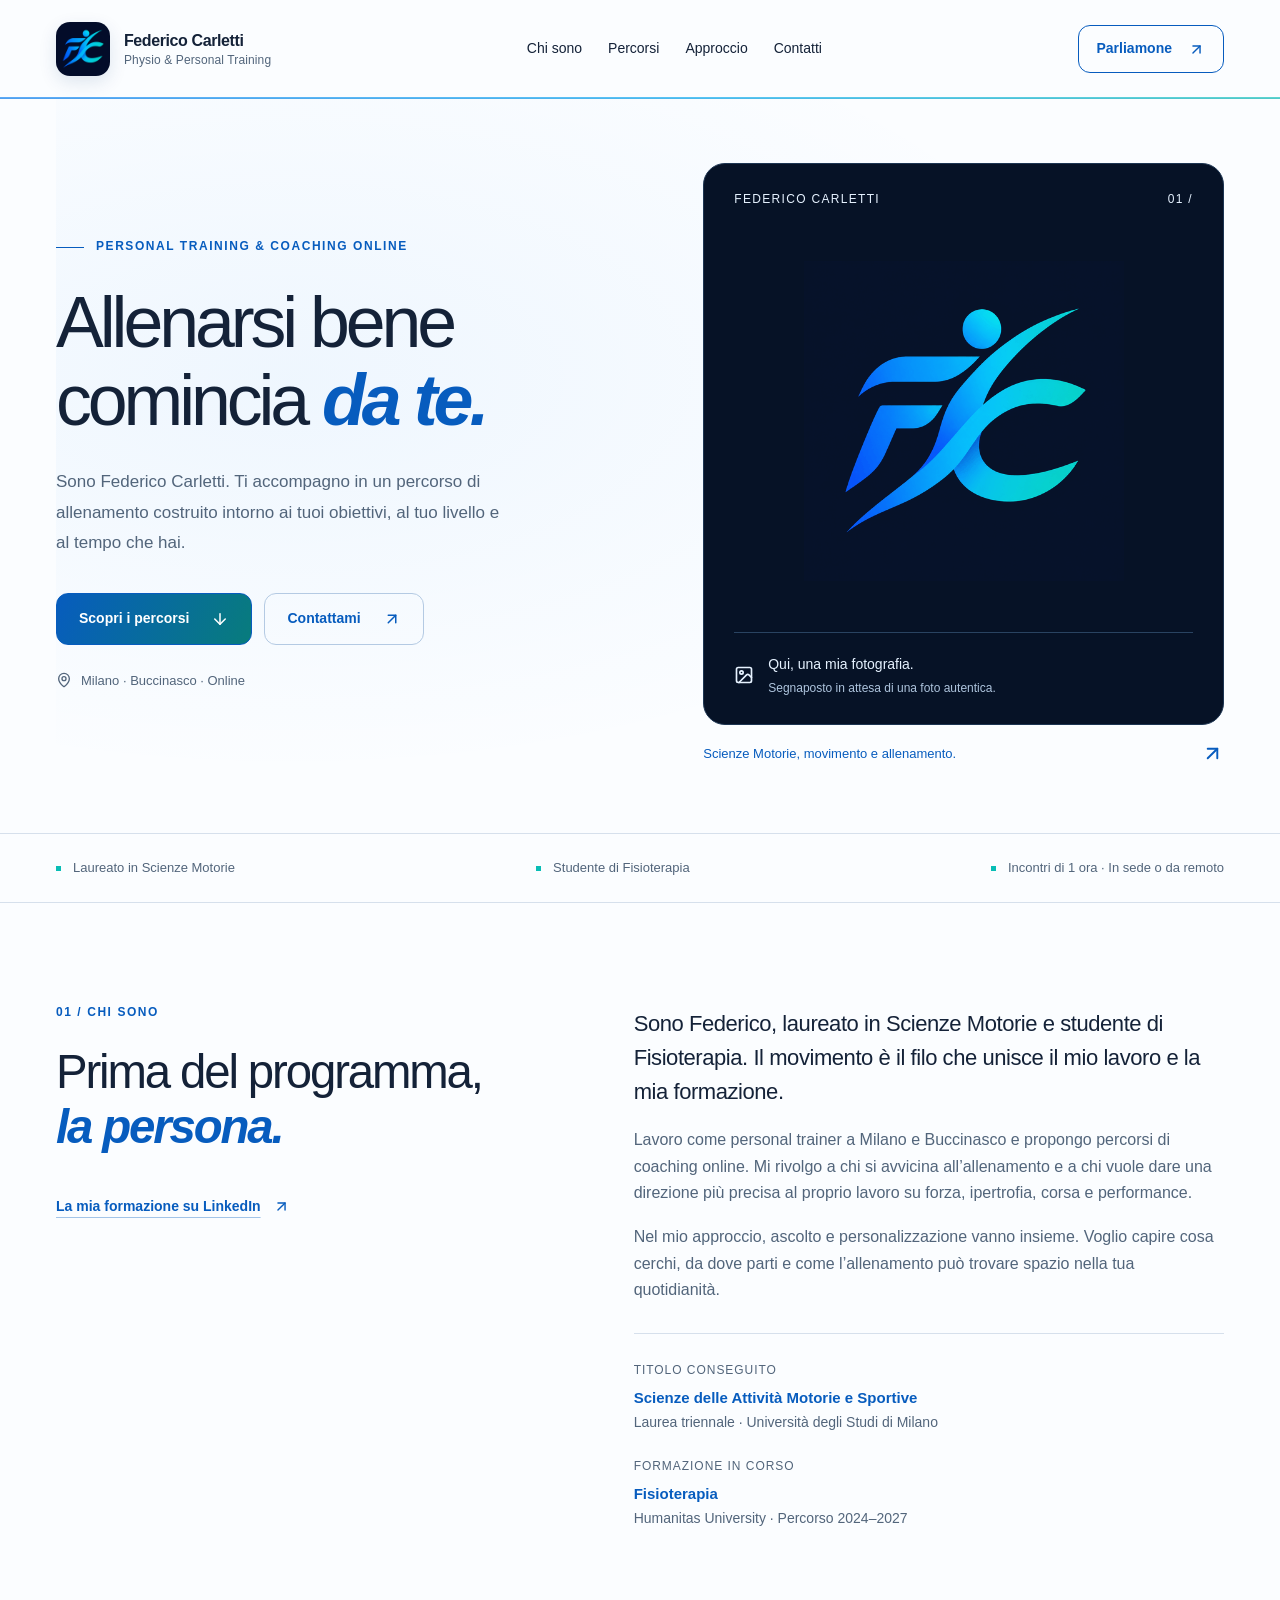
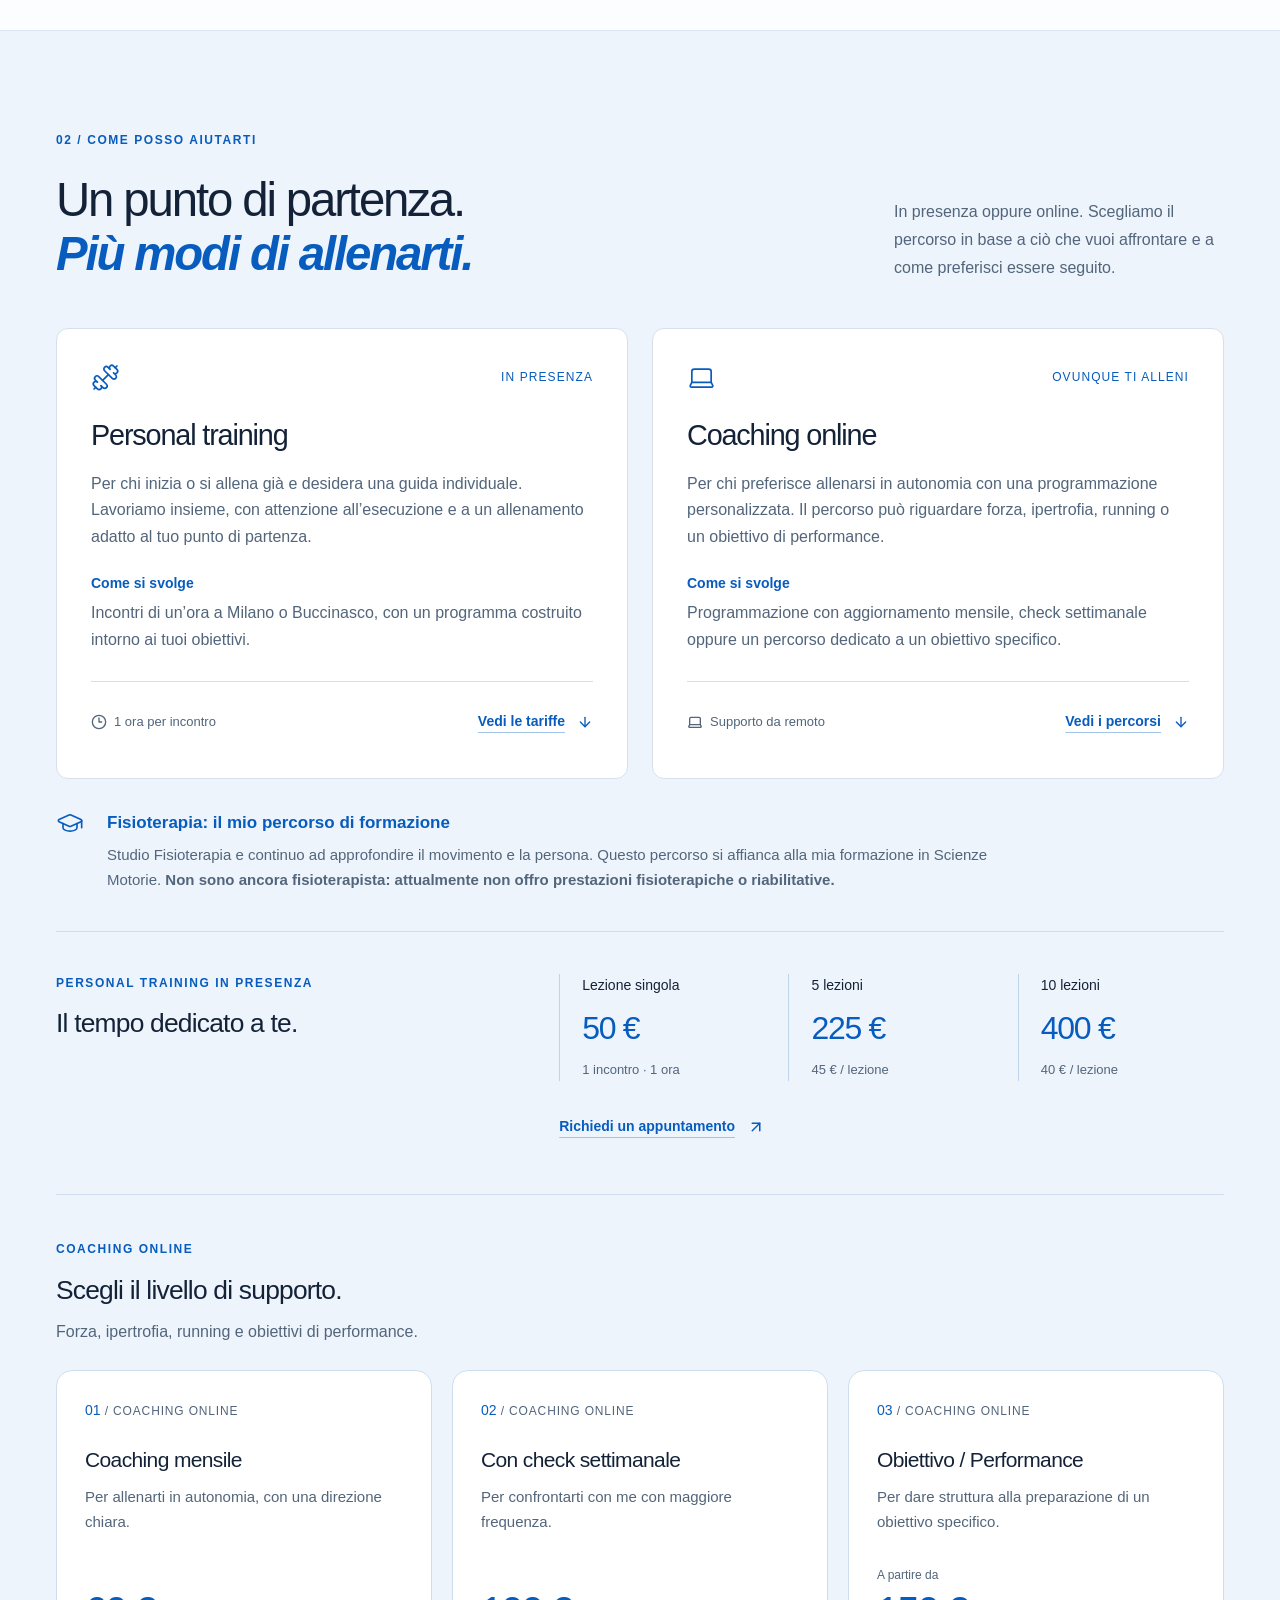
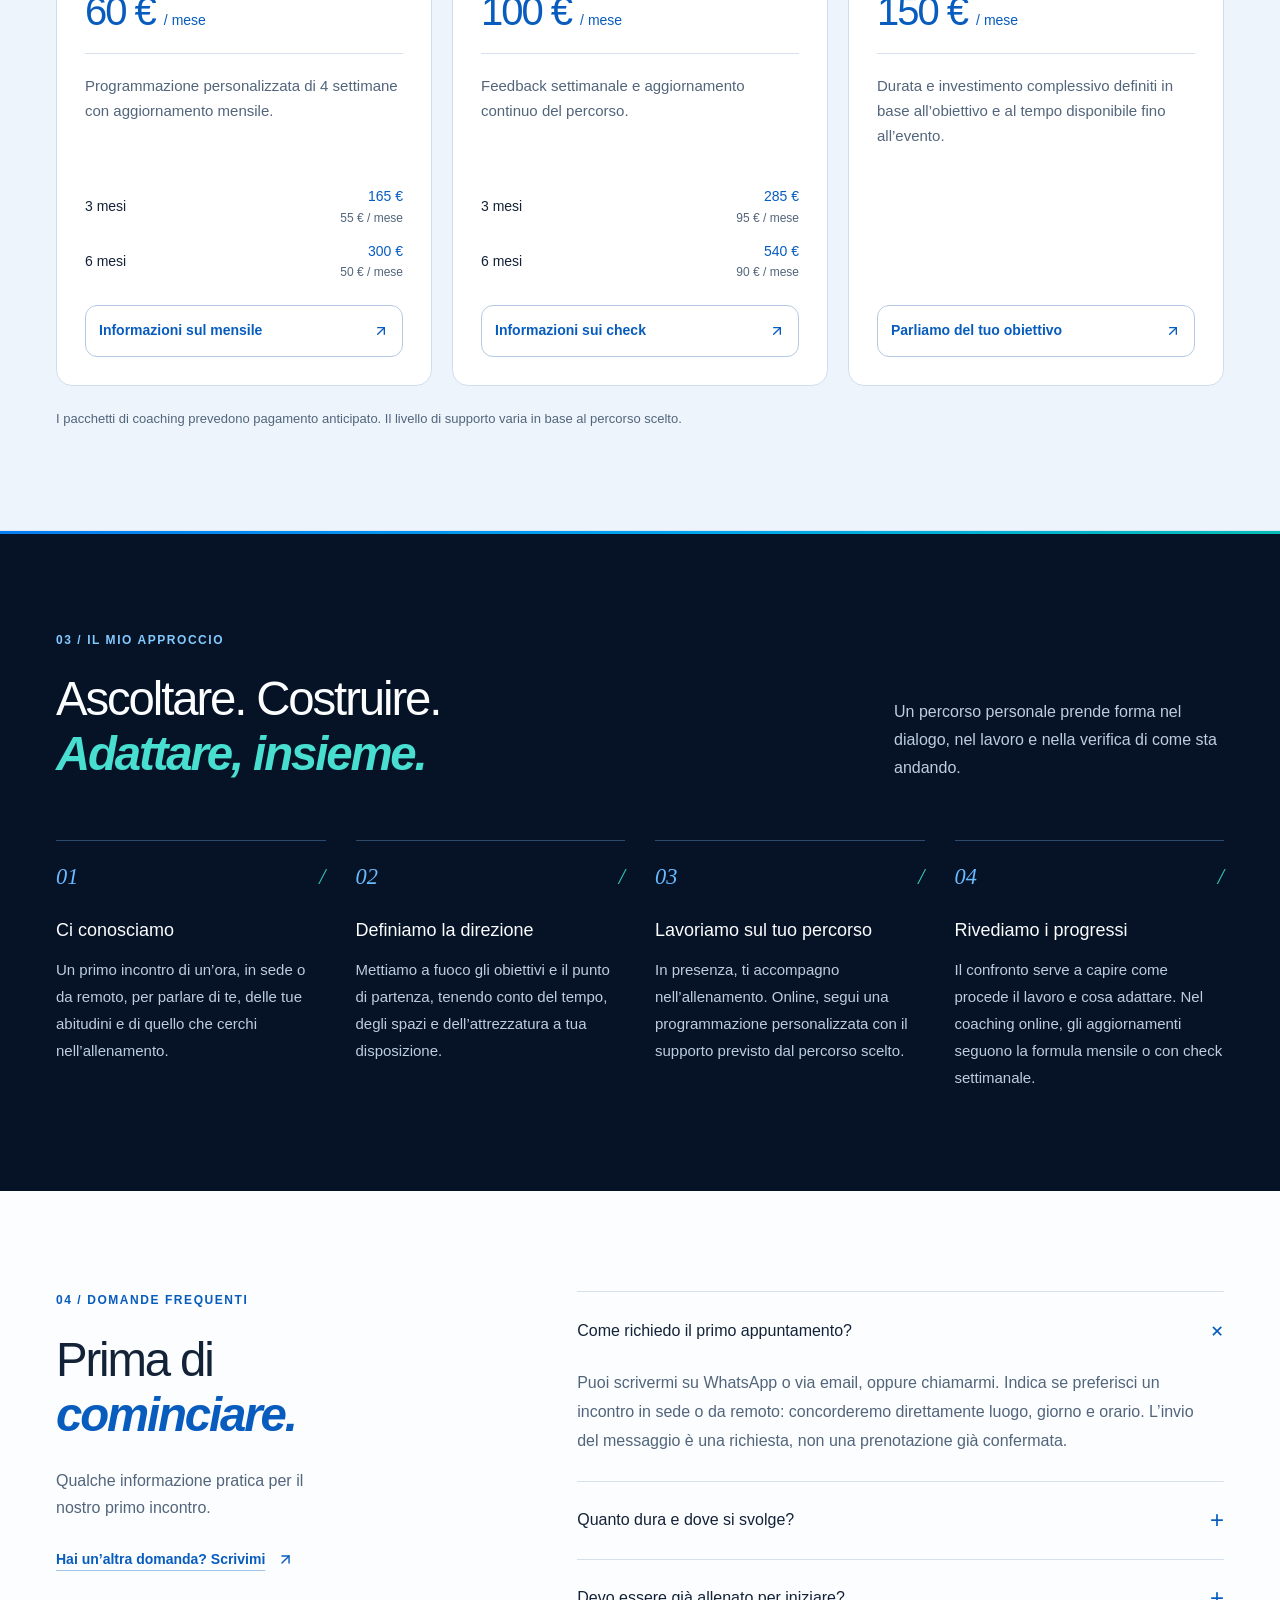
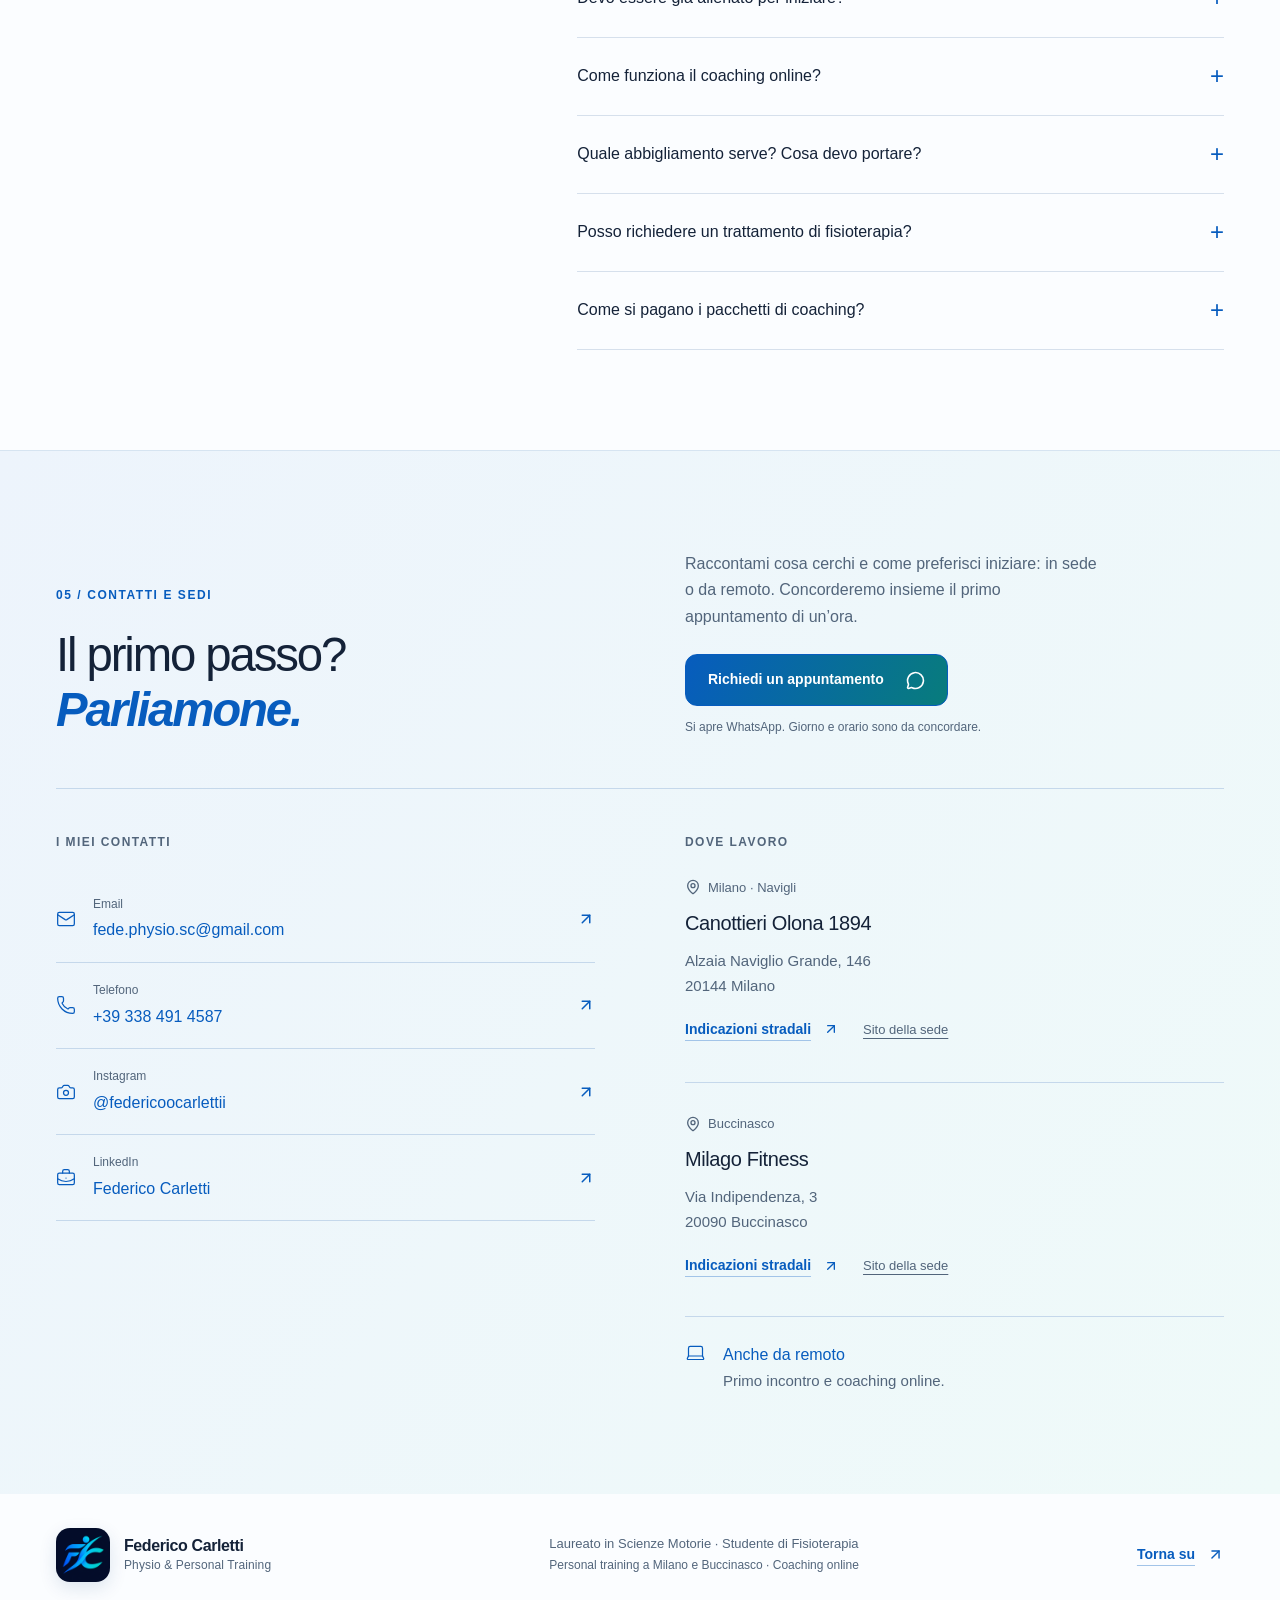
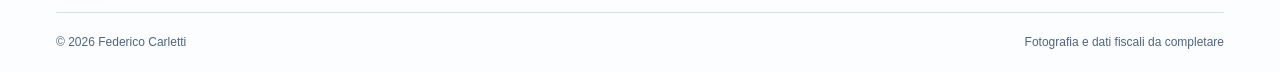
==== index.html @ a01504a0 "Allinea palette e logo FC agli altri progetti" ====
<!doctype html>
<html lang="it">
<head>
<meta charset="utf-8">
<meta name="viewport" content="width=device-width, initial-scale=1">
<title>Federico Carletti | Personal Trainer a Milano e Buccinasco</title>
<meta name="description" content="Personal training a Milano e Buccinasco e coaching online per forza, ipertrofia, running e performance. Federico Carletti, laureato in Scienze Motorie e studente di Fisioterapia. Richiedi un appuntamento.">
<meta name="theme-color" content="#061226">
<link rel="canonical" href="https://recarlov.github.io/federico-carletti/">
<meta property="og:title" content="Federico Carletti | Personal Trainer a Milano e Buccinasco">
<meta property="og:description" content="Personal training a Milano e Buccinasco e coaching online per forza, ipertrofia, running e performance. Federico Carletti, laureato in Scienze Motorie e studente di Fisioterapia. Richiedi un appuntamento.">
<meta property="og:type" content="website">
<meta property="og:locale" content="it_IT">
<meta property="og:site_name" content="Federico Carletti — Physio &amp; Personal Training">
<meta property="og:url" content="https://recarlov.github.io/federico-carletti/">
<meta property="og:image" content="https://recarlov.github.io/federico-carletti/federico-carletti-logo.png">
<meta property="og:image:alt" content="Logo Federico Carletti, FC in blu e turchese">
<meta name="twitter:image" content="https://recarlov.github.io/federico-carletti/federico-carletti-logo.png">
<meta name="twitter:card" content="summary">
<meta name="twitter:title" content="Federico Carletti | Personal Trainer a Milano e Buccinasco">
<meta name="twitter:description" content="Personal training a Milano e Buccinasco e coaching online per forza, ipertrofia, running e performance. Federico Carletti, laureato in Scienze Motorie e studente di Fisioterapia. Richiedi un appuntamento.">
<link rel="icon" href="./favicon.svg?v=20260907-brand" type="image/svg+xml">
<link rel="apple-touch-icon" href="./apple-touch-icon.png">
<link rel="stylesheet" href="./styles.css?v=20260907-brand">
</head>
<body><a class="skip-link" href="#contenuto">Vai al contenuto</a>
<header class="site-header">
<div class="container header-inner"><a class="brand" href="#inizio" aria-label="Federico Carletti, torna all’inizio"><img class="brand-mark" src="./federico-carletti-logo.png" alt="" width="54" height="54"><span class="brand-name">Federico Carletti<span>Physio &amp; Personal Training</span></span></a>
<nav aria-label="Navigazione principale" class="main-nav"><a href="#chi-sono">Chi sono</a><a href="#percorsi">Percorsi</a><a href="#approccio">Approccio</a><a href="#contatti">Contatti</a></nav>
<a href="#contatti" class="header-contact">Parliamone <svg xmlns="http://www.w3.org/2000/svg" width="17" height="17" viewBox="0 0 24 24" fill="none" stroke="currentColor" stroke-width="2" stroke-linecap="round" stroke-linejoin="round" class="lucide lucide-arrow-up-right" aria-hidden="true"><path d="M7 7h10v10"></path><path d="M7 17 17 7"></path></svg></a></div>
</header>

<main id="contenuto">
<section class="hero container" id="inizio" aria-labelledby="hero-title">
<div class="hero-copy">
<p class="eyebrow"><span class="tiny-line"></span> Personal training &amp; coaching online</p>

<h1 id="hero-title">Allenarsi bene<br/>comincia <em>da te.</em></h1>

<p class="hero-intro">Sono Federico Carletti. Ti accompagno in un percorso di allenamento costruito intorno ai tuoi obiettivi, al tuo livello e al tempo che hai.</p>

<div class="hero-actions"><a class="button button-primary" href="#percorsi">Scopri i percorsi <svg xmlns="http://www.w3.org/2000/svg" width="18" height="18" viewBox="0 0 24 24" fill="none" stroke="currentColor" stroke-width="2" stroke-linecap="round" stroke-linejoin="round" class="lucide lucide-arrow-down" aria-hidden="true"><path d="M12 5v14"></path><path d="m19 12-7 7-7-7"></path></svg></a><a class="button button-outline" href="#contatti">Contattami <svg xmlns="http://www.w3.org/2000/svg" width="18" height="18" viewBox="0 0 24 24" fill="none" stroke="currentColor" stroke-width="2" stroke-linecap="round" stroke-linejoin="round" class="lucide lucide-arrow-up-right" aria-hidden="true"><path d="M7 7h10v10"></path><path d="M7 17 17 7"></path></svg></a></div>

<p class="hero-location"><svg xmlns="http://www.w3.org/2000/svg" width="16" height="16" viewBox="0 0 24 24" fill="none" stroke="currentColor" stroke-width="2" stroke-linecap="round" stroke-linejoin="round" class="lucide lucide-map-pin" aria-hidden="true"><path d="M20 10c0 4.993-5.539 10.193-7.399 11.799a1 1 0 0 1-1.202 0C9.539 20.193 4 14.993 4 10a8 8 0 0 1 16 0"></path><circle cx="12" cy="10" r="3"></circle></svg> Milano · Buccinasco · Online</p>
</div>

<figure class="portrait-slot">
<div class="portrait-placeholder"><span class="portrait-top">FEDERICO CARLETTI <span>01 /</span></span><img class="portrait-logo" src="./federico-carletti-logo.png" alt="Logo Federico Carletti: monogramma FC in blu e turchese" width="512" height="512" fetchpriority="high">
<div class="photo-note"><svg xmlns="http://www.w3.org/2000/svg" width="20" height="20" viewBox="0 0 24 24" fill="none" stroke="currentColor" stroke-width="2" stroke-linecap="round" stroke-linejoin="round" class="lucide lucide-image" aria-hidden="true"><rect width="18" height="18" x="3" y="3" rx="2" ry="2"></rect><circle cx="9" cy="9" r="2"></circle><path d="m21 15-3.086-3.086a2 2 0 0 0-2.828 0L6 21"></path></svg><span>Qui, una mia fotografia.<small>Segnaposto in attesa di una foto autentica.</small></span></div>
</div>

<figcaption><span>Scienze Motorie, movimento e allenamento.</span><svg xmlns="http://www.w3.org/2000/svg" width="23" height="23" viewBox="0 0 24 24" fill="none" stroke="currentColor" stroke-width="2" stroke-linecap="round" stroke-linejoin="round" class="lucide lucide-arrow-up-right" aria-hidden="true"><path d="M7 7h10v10"></path><path d="M7 17 17 7"></path></svg></figcaption>
</figure>
</section>

<div class="credential-strip">
<div class="container"><span>Laureato in Scienze Motorie</span><span>Studente di Fisioterapia</span><span>Incontri di 1 ora · In sede o da remoto</span></div>
</div>

<section class="section container about-grid" id="chi-sono" aria-labelledby="about-title">
<div class="section-heading">
<p class="eyebrow">01 / Chi sono</p>

<h2 id="about-title">Prima del programma,<br/><em>la persona.</em></h2>
<a class="text-link about-link" href="https://www.linkedin.com/in/federicocarletti/" target="_blank" rel="noopener noreferrer">La mia formazione su LinkedIn <svg xmlns="http://www.w3.org/2000/svg" width="17" height="17" viewBox="0 0 24 24" fill="none" stroke="currentColor" stroke-width="2" stroke-linecap="round" stroke-linejoin="round" class="lucide lucide-arrow-up-right" aria-hidden="true"><path d="M7 7h10v10"></path><path d="M7 17 17 7"></path></svg></a></div>

<div class="about-copy">
<p class="large-copy">Sono Federico, laureato in Scienze Motorie e studente di Fisioterapia. Il movimento è il filo che unisce il mio lavoro e la mia formazione.</p>

<p>Lavoro come personal trainer a Milano e Buccinasco e propongo percorsi di coaching online. Mi rivolgo a chi si avvicina all’allenamento e a chi vuole dare una direzione più precisa al proprio lavoro su forza, ipertrofia, corsa e performance.</p>

<p>Nel mio approccio, ascolto e personalizzazione vanno insieme. Voglio capire cosa cerchi, da dove parti e come l’allenamento può trovare spazio nella tua quotidianità.</p>

<div class="education">
<div><span class="education-label">Titolo conseguito</span><strong>Scienze delle Attività Motorie e Sportive</strong><span>Laurea triennale · Università degli Studi di Milano</span></div>

<div><span class="education-label">Formazione in corso</span><strong>Fisioterapia</strong><span>Humanitas University · Percorso 2024–2027</span></div>
</div>
</div>
</section>

<section class="section services-section" id="percorsi" aria-labelledby="services-title">
<div class="container">
<div class="section-top">
<div class="section-heading">
<p class="eyebrow">02 / Come posso aiutarti</p>

<h2 id="services-title">Un punto di partenza.<br/><em>Più modi di allenarti.</em></h2>
</div>

<p class="section-aside">In presenza oppure online. Scegliamo il percorso in base a ciò che vuoi affrontare e a come preferisci essere seguito.</p>
</div>

<div class="service-grid">
<article class="service-card">
<div class="service-card-top"><svg xmlns="http://www.w3.org/2000/svg" width="29" height="29" viewBox="0 0 24 24" fill="none" stroke="currentColor" stroke-width="1.4" stroke-linecap="round" stroke-linejoin="round" class="lucide lucide-dumbbell" aria-hidden="true"><path d="M17.596 12.768a2 2 0 1 0 2.829-2.829l-1.768-1.767a2 2 0 0 0 2.828-2.829l-2.828-2.828a2 2 0 0 0-2.829 2.828l-1.767-1.768a2 2 0 1 0-2.829 2.829z"></path><path d="m2.5 21.5 1.4-1.4"></path><path d="m20.1 3.9 1.4-1.4"></path><path d="M5.343 21.485a2 2 0 1 0 2.829-2.828l1.767 1.768a2 2 0 1 0 2.829-2.829l-6.364-6.364a2 2 0 1 0-2.829 2.829l1.768 1.767a2 2 0 0 0-2.828 2.829z"></path><path d="m9.6 14.4 4.8-4.8"></path></svg><span>IN PRESENZA</span></div>

<h3>Personal training</h3>

<p>Per chi inizia o si allena già e desidera una guida individuale. Lavoriamo insieme, con attenzione all’esecuzione e a un allenamento adatto al tuo punto di partenza.</p>

<div class="service-detail"><span>Come si svolge</span>
<p>Incontri di un’ora a Milano o Buccinasco, con un programma costruito intorno ai tuoi obiettivi.</p>
</div>

<div class="service-footer"><span><svg xmlns="http://www.w3.org/2000/svg" width="16" height="16" viewBox="0 0 24 24" fill="none" stroke="currentColor" stroke-width="2" stroke-linecap="round" stroke-linejoin="round" class="lucide lucide-clock3 lucide-clock-3" aria-hidden="true"><circle cx="12" cy="12" r="10"></circle><path d="M12 6v6h4"></path></svg> 1 ora per incontro</span><a class="text-link" href="#tariffe-presenza">Vedi le tariffe <svg xmlns="http://www.w3.org/2000/svg" width="16" height="16" viewBox="0 0 24 24" fill="none" stroke="currentColor" stroke-width="2" stroke-linecap="round" stroke-linejoin="round" class="lucide lucide-arrow-down" aria-hidden="true"><path d="M12 5v14"></path><path d="m19 12-7 7-7-7"></path></svg></a></div>
</article>

<article class="service-card">
<div class="service-card-top"><svg xmlns="http://www.w3.org/2000/svg" width="29" height="29" viewBox="0 0 24 24" fill="none" stroke="currentColor" stroke-width="1.4" stroke-linecap="round" stroke-linejoin="round" class="lucide lucide-laptop" aria-hidden="true"><path d="M18 5a2 2 0 0 1 2 2v8.526a2 2 0 0 0 .212.897l1.068 2.127a1 1 0 0 1-.9 1.45H3.62a1 1 0 0 1-.9-1.45l1.068-2.127A2 2 0 0 0 4 15.526V7a2 2 0 0 1 2-2z"></path><path d="M20.054 15.987H3.946"></path></svg><span>OVUNQUE TI ALLENI</span></div>

<h3>Coaching online</h3>

<p>Per chi preferisce allenarsi in autonomia con una programmazione personalizzata. Il percorso può riguardare forza, ipertrofia, running o un obiettivo di performance.</p>

<div class="service-detail"><span>Come si svolge</span>
<p>Programmazione con aggiornamento mensile, check settimanale oppure un percorso dedicato a un obiettivo specifico.</p>
</div>

<div class="service-footer"><span><svg xmlns="http://www.w3.org/2000/svg" width="16" height="16" viewBox="0 0 24 24" fill="none" stroke="currentColor" stroke-width="2" stroke-linecap="round" stroke-linejoin="round" class="lucide lucide-laptop" aria-hidden="true"><path d="M18 5a2 2 0 0 1 2 2v8.526a2 2 0 0 0 .212.897l1.068 2.127a1 1 0 0 1-.9 1.45H3.62a1 1 0 0 1-.9-1.45l1.068-2.127A2 2 0 0 0 4 15.526V7a2 2 0 0 1 2-2z"></path><path d="M20.054 15.987H3.946"></path></svg> Supporto da remoto</span><a class="text-link" href="#tariffe-online">Vedi i percorsi <svg xmlns="http://www.w3.org/2000/svg" width="16" height="16" viewBox="0 0 24 24" fill="none" stroke="currentColor" stroke-width="2" stroke-linecap="round" stroke-linejoin="round" class="lucide lucide-arrow-down" aria-hidden="true"><path d="M12 5v14"></path><path d="m19 12-7 7-7-7"></path></svg></a></div>
</article>
</div>

<aside class="physio-note" aria-labelledby="physio-title"><svg xmlns="http://www.w3.org/2000/svg" width="28" height="28" viewBox="0 0 24 24" fill="none" stroke="currentColor" stroke-width="1.4" stroke-linecap="round" stroke-linejoin="round" class="lucide lucide-graduation-cap" aria-hidden="true"><path d="M21.42 10.922a1 1 0 0 0-.019-1.838L12.83 5.18a2 2 0 0 0-1.66 0L2.6 9.08a1 1 0 0 0 0 1.832l8.57 3.908a2 2 0 0 0 1.66 0z"></path><path d="M22 10v6"></path><path d="M6 12.5V16a6 3 0 0 0 12 0v-3.5"></path></svg>
<div>
<h3 id="physio-title">Fisioterapia: il mio percorso di formazione</h3>

<p>Studio Fisioterapia e continuo ad approfondire il movimento e la persona. Questo percorso si affianca alla mia formazione in Scienze Motorie. <strong>Non sono ancora fisioterapista: attualmente non offro prestazioni fisioterapiche o riabilitative.</strong></p>
</div>
</aside>

<div class="pricing-presence" id="tariffe-presenza">
<div class="pricing-intro">
<p class="eyebrow">Personal training in presenza</p>

<h3>Il tempo dedicato a te.</h3>
</div>

<div class="presence-prices">
<div class="presence-price"><span>Lezione singola</span><strong>50 €</strong><small>1 incontro · 1 ora</small></div>

<div class="presence-price"><span>5 lezioni</span><strong>225 €</strong><small>45 € / lezione</small></div>

<div class="presence-price"><span>10 lezioni</span><strong>400 €</strong><small>40 € / lezione</small></div>
</div>
<a class="text-link" href="https://wa.me/393384914587?text=Ciao%20Federico%2C%20vorrei%20informazioni%20sul%20personal%20training%20in%20presenza%20e%20richiedere%20un%20primo%20appuntamento." target="_blank" rel="noopener noreferrer">Richiedi un appuntamento <svg xmlns="http://www.w3.org/2000/svg" width="18" height="18" viewBox="0 0 24 24" fill="none" stroke="currentColor" stroke-width="2" stroke-linecap="round" stroke-linejoin="round" class="lucide lucide-arrow-up-right" aria-hidden="true"><path d="M7 7h10v10"></path><path d="M7 17 17 7"></path></svg></a></div>

<div class="online-heading" id="tariffe-online">
<p class="eyebrow">Coaching online</p>

<h3>Scegli il livello di supporto.</h3>

<p>Forza, ipertrofia, running e obiettivi di performance.</p>
</div>

<div class="plans-grid">
<article class="plan-card">
<div class="plan-number">01<span> / COACHING ONLINE</span></div>

<h4>Coaching mensile</h4>

<p class="plan-description">Per allenarti in autonomia, con una direzione chiara.</p>

<div class="plan-price"><strong>60 €</strong><span>/ mese</span></div>

<p class="plan-detail">Programmazione personalizzata di 4 settimane con aggiornamento mensile.</p>

<dl class="plan-packages">
<div>
<dt>3 mesi</dt>

<dd><strong>165 €</strong><small>55 € / mese</small></dd>
</div>

<div>
<dt>6 mesi</dt>

<dd><strong>300 €</strong><small>50 € / mese</small></dd>
</div>
</dl>
<a class="button button-outline plan-button" href="https://wa.me/393384914587?text=Ciao%20Federico%2C%20vorrei%20informazioni%20sul%20coaching%20online%20mensile." target="_blank" rel="noopener noreferrer">Informazioni sul mensile<svg xmlns="http://www.w3.org/2000/svg" width="16" height="16" viewBox="0 0 24 24" fill="none" stroke="currentColor" stroke-width="2" stroke-linecap="round" stroke-linejoin="round" class="lucide lucide-arrow-up-right" aria-hidden="true"><path d="M7 7h10v10"></path><path d="M7 17 17 7"></path></svg></a></article>

<article class="plan-card">
<div class="plan-number">02<span> / COACHING ONLINE</span></div>

<h4>Con check settimanale</h4>

<p class="plan-description">Per confrontarti con me con maggiore frequenza.</p>

<div class="plan-price"><strong>100 €</strong><span>/ mese</span></div>

<p class="plan-detail">Feedback settimanale e aggiornamento continuo del percorso.</p>

<dl class="plan-packages">
<div>
<dt>3 mesi</dt>

<dd><strong>285 €</strong><small>95 € / mese</small></dd>
</div>

<div>
<dt>6 mesi</dt>

<dd><strong>540 €</strong><small>90 € / mese</small></dd>
</div>
</dl>
<a class="button button-outline plan-button" href="https://wa.me/393384914587?text=Ciao%20Federico%2C%20vorrei%20informazioni%20sul%20coaching%20online%20con%20check%20settimanale." target="_blank" rel="noopener noreferrer">Informazioni sui check<svg xmlns="http://www.w3.org/2000/svg" width="16" height="16" viewBox="0 0 24 24" fill="none" stroke="currentColor" stroke-width="2" stroke-linecap="round" stroke-linejoin="round" class="lucide lucide-arrow-up-right" aria-hidden="true"><path d="M7 7h10v10"></path><path d="M7 17 17 7"></path></svg></a></article>

<article class="plan-card">
<div class="plan-number">03<span> / COACHING ONLINE</span></div>

<h4>Obiettivo / Performance</h4>

<p class="plan-description">Per dare struttura alla preparazione di un obiettivo specifico.</p>

<div class="plan-price"><span class="from-label">A partire da</span><strong>150 €</strong><span>/ mese</span></div>

<p class="plan-detail">Durata e investimento complessivo definiti in base all’obiettivo e al tempo disponibile fino all’evento.</p>
<a class="button button-outline plan-button" href="https://wa.me/393384914587?text=Ciao%20Federico%2C%20vorrei%20parlare%20con%20te%20di%20un%20obiettivo%20specifico%20e%20del%20percorso%20di%20coaching%20performance." target="_blank" rel="noopener noreferrer">Parliamo del tuo obiettivo<svg xmlns="http://www.w3.org/2000/svg" width="16" height="16" viewBox="0 0 24 24" fill="none" stroke="currentColor" stroke-width="2" stroke-linecap="round" stroke-linejoin="round" class="lucide lucide-arrow-up-right" aria-hidden="true"><path d="M7 7h10v10"></path><path d="M7 17 17 7"></path></svg></a></article>
</div>

<p class="pricing-note">I pacchetti di coaching prevedono pagamento anticipato. Il livello di supporto varia in base al percorso scelto.</p>
</div>
</section>

<section class="section approach-section" id="approccio" aria-labelledby="approach-title">
<div class="container">
<div class="section-top">
<div class="section-heading">
<p class="eyebrow">03 / Il mio approccio</p>

<h2 id="approach-title">Ascoltare. Costruire.<br/><em>Adattare, insieme.</em></h2>
</div>

<p class="section-aside">Un percorso personale prende forma nel dialogo, nel lavoro e nella verifica di come sta andando.</p>
</div>

<ol class="steps">
<li><span class="step-number">01<span aria-hidden="true">/</span></span>
<h3>Ci conosciamo</h3>

<p>Un primo incontro di un’ora, in sede o da remoto, per parlare di te, delle tue abitudini e di quello che cerchi nell’allenamento.</p>
</li>

<li><span class="step-number">02<span aria-hidden="true">/</span></span>
<h3>Definiamo la direzione</h3>

<p>Mettiamo a fuoco gli obiettivi e il punto di partenza, tenendo conto del tempo, degli spazi e dell’attrezzatura a tua disposizione.</p>
</li>

<li><span class="step-number">03<span aria-hidden="true">/</span></span>
<h3>Lavoriamo sul tuo percorso</h3>

<p>In presenza, ti accompagno nell’allenamento. Online, segui una programmazione personalizzata con il supporto previsto dal percorso scelto.</p>
</li>

<li><span class="step-number">04<span aria-hidden="true">/</span></span>
<h3>Rivediamo i progressi</h3>

<p>Il confronto serve a capire come procede il lavoro e cosa adattare. Nel coaching online, gli aggiornamenti seguono la formula mensile o con check settimanale.</p>
</li>
</ol>
</div>
</section>

<section class="section container faq-grid" id="domande" aria-labelledby="faq-title">
<div class="section-heading">
<p class="eyebrow">04 / Domande frequenti</p>

<h2 id="faq-title">Prima di<br/><em>cominciare.</em></h2>

<p class="faq-intro">Qualche informazione pratica per il nostro primo incontro.</p>
<a class="text-link" href="https://wa.me/393384914587?text=Ciao%20Federico%2C%20vorrei%20chiederti%20alcune%20informazioni%20prima%20di%20iniziare%20un%20percorso." target="_blank" rel="noopener noreferrer">Hai un’altra domanda? Scrivimi <svg xmlns="http://www.w3.org/2000/svg" width="17" height="17" viewBox="0 0 24 24" fill="none" stroke="currentColor" stroke-width="2" stroke-linecap="round" stroke-linejoin="round" class="lucide lucide-arrow-up-right" aria-hidden="true"><path d="M7 7h10v10"></path><path d="M7 17 17 7"></path></svg></a></div>

<div class="faq-list">
<details class="faq-item" open="">
<summary class="faq-question">Come richiedo il primo appuntamento?<span class="faq-toggle" aria-hidden="true">+</span></summary>

<div class="faq-answer">
<p>Puoi scrivermi su WhatsApp o via email, oppure chiamarmi. Indica se preferisci un incontro in sede o da remoto: concorderemo direttamente luogo, giorno e orario. L’invio del messaggio è una richiesta, non una prenotazione già confermata.</p>
</div>
</details>

<details class="faq-item">
<summary class="faq-question">Quanto dura e dove si svolge?<span class="faq-toggle" aria-hidden="true">+</span></summary>

<div class="faq-answer">
<p>Il primo incontro dura un’ora e può svolgersi in sede o da remoto. Lavoro presso Canottieri Olona 1894 a Milano e Milago Fitness a Buccinasco. Anche le lezioni di personal training durano un’ora.</p>
</div>
</details>

<details class="faq-item">
<summary class="faq-question">Devo essere già allenato per iniziare?<span class="faq-toggle" aria-hidden="true">+</span></summary>

<div class="faq-answer">
<p>No. I percorsi si rivolgono sia a chi inizia sia a chi si allena già. Il punto di partenza e gli obiettivi personali orientano la scelta del lavoro da fare insieme.</p>
</div>
</details>

<details class="faq-item">
<summary class="faq-question">Come funziona il coaching online?<span class="faq-toggle" aria-hidden="true">+</span></summary>

<div class="faq-answer">
<p>Il coaching mensile comprende una programmazione personalizzata di 4 settimane, aggiornata ogni mese. La formula con check settimanale comprende feedback ogni settimana e aggiornamento continuo. Per un obiettivo specifico o di performance, durata e investimento dipendono dall’obiettivo e dal tempo fino all’evento.</p>
</div>
</details>

<details class="faq-item">
<summary class="faq-question">Quale abbigliamento serve? Cosa devo portare?<span class="faq-toggle" aria-hidden="true">+</span></summary>

<div class="faq-answer">
<p>Le indicazioni pratiche per abbigliamento e materiale sono da concordare in base al primo incontro scelto. Chiedimele quando mi contatti, specificando se ci vedremo in sede o da remoto.</p>
</div>
</details>

<details class="faq-item">
<summary class="faq-question">Posso richiedere un trattamento di fisioterapia?<span class="faq-toggle" aria-hidden="true">+</span></summary>

<div class="faq-answer">
<p>Al momento sono studente di Fisioterapia, non fisioterapista. I servizi che offro qui sono personal training e coaching per l’allenamento; non comprendono trattamenti fisioterapici o riabilitativi.</p>
</div>
</details>

<details class="faq-item">
<summary class="faq-question">Come si pagano i pacchetti di coaching?<span class="faq-toggle" aria-hidden="true">+</span></summary>

<div class="faq-answer">
<p>I pacchetti di coaching prevedono pagamento anticipato. Il livello di supporto varia in base al percorso scelto. Per concordare la modalità di pagamento puoi contattarmi direttamente.</p>
</div>
</details>
</div>
</section>

<section class="section contact-section" id="contatti" aria-labelledby="contact-title">
<div class="container">
<div class="contact-heading">
<div class="section-heading">
<p class="eyebrow">05 / Contatti e sedi</p>

<h2 id="contact-title">Il primo passo?<br/><em>Parliamone.</em></h2>
</div>

<div class="contact-intro">
<p>Raccontami cosa cerchi e come preferisci iniziare: in sede o da remoto. Concorderemo insieme il primo appuntamento di un’ora.</p>
<a class="button button-primary" href="https://wa.me/393384914587?text=Ciao%20Federico%2C%20vorrei%20richiedere%20un%20primo%20appuntamento%20e%20avere%20informazioni%20sui%20tuoi%20percorsi." target="_blank" rel="noopener noreferrer">Richiedi un appuntamento <svg xmlns="http://www.w3.org/2000/svg" width="19" height="19" viewBox="0 0 24 24" fill="none" stroke="currentColor" stroke-width="2" stroke-linecap="round" stroke-linejoin="round" class="lucide lucide-message-circle" aria-hidden="true"><path d="M2.992 16.342a2 2 0 0 1 .094 1.167l-1.065 3.29a1 1 0 0 0 1.236 1.168l3.413-.998a2 2 0 0 1 1.099.092 10 10 0 1 0-4.777-4.719"></path></svg></a><span class="contact-helper">Si apre WhatsApp. Giorno e orario sono da concordare.</span></div>
</div>

<div class="contact-grid">
<div class="direct-contacts">
<h3>I miei contatti</h3>
<a href="mailto:fede.physio.sc@gmail.com"><svg xmlns="http://www.w3.org/2000/svg" width="20" height="20" viewBox="0 0 24 24" fill="none" stroke="currentColor" stroke-width="1.5" stroke-linecap="round" stroke-linejoin="round" class="lucide lucide-mail" aria-hidden="true"><path d="m22 7-8.991 5.727a2 2 0 0 1-2.009 0L2 7"></path><rect x="2" y="4" width="20" height="16" rx="2"></rect></svg><span><small>Email</small>fede.physio.sc@gmail.com</span><svg xmlns="http://www.w3.org/2000/svg" width="18" height="18" viewBox="0 0 24 24" fill="none" stroke="currentColor" stroke-width="2" stroke-linecap="round" stroke-linejoin="round" class="lucide lucide-arrow-up-right" aria-hidden="true"><path d="M7 7h10v10"></path><path d="M7 17 17 7"></path></svg></a><a href="tel:+393384914587"><svg xmlns="http://www.w3.org/2000/svg" width="20" height="20" viewBox="0 0 24 24" fill="none" stroke="currentColor" stroke-width="1.5" stroke-linecap="round" stroke-linejoin="round" class="lucide lucide-phone" aria-hidden="true"><path d="M13.832 16.568a1 1 0 0 0 1.213-.303l.355-.465A2 2 0 0 1 17 15h3a2 2 0 0 1 2 2v3a2 2 0 0 1-2 2A18 18 0 0 1 2 4a2 2 0 0 1 2-2h3a2 2 0 0 1 2 2v3a2 2 0 0 1-.8 1.6l-.468.351a1 1 0 0 0-.292 1.233 14 14 0 0 0 6.392 6.384"></path></svg><span><small>Telefono</small>+39 338 491 4587</span><svg xmlns="http://www.w3.org/2000/svg" width="18" height="18" viewBox="0 0 24 24" fill="none" stroke="currentColor" stroke-width="2" stroke-linecap="round" stroke-linejoin="round" class="lucide lucide-arrow-up-right" aria-hidden="true"><path d="M7 7h10v10"></path><path d="M7 17 17 7"></path></svg></a><a href="https://www.instagram.com/federicoocarlettii/" target="_blank" rel="noopener noreferrer"><svg xmlns="http://www.w3.org/2000/svg" width="20" height="20" viewBox="0 0 24 24" fill="none" stroke="currentColor" stroke-width="1.5" stroke-linecap="round" stroke-linejoin="round" class="lucide lucide-camera" aria-hidden="true"><path d="M13.997 4a2 2 0 0 1 1.76 1.05l.486.9A2 2 0 0 0 18.003 7H20a2 2 0 0 1 2 2v9a2 2 0 0 1-2 2H4a2 2 0 0 1-2-2V9a2 2 0 0 1 2-2h1.997a2 2 0 0 0 1.759-1.048l.489-.904A2 2 0 0 1 10.004 4z"></path><circle cx="12" cy="13" r="3"></circle></svg><span><small>Instagram</small>@federicoocarlettii</span><svg xmlns="http://www.w3.org/2000/svg" width="18" height="18" viewBox="0 0 24 24" fill="none" stroke="currentColor" stroke-width="2" stroke-linecap="round" stroke-linejoin="round" class="lucide lucide-arrow-up-right" aria-hidden="true"><path d="M7 7h10v10"></path><path d="M7 17 17 7"></path></svg></a><a href="https://www.linkedin.com/in/federicocarletti/" target="_blank" rel="noopener noreferrer"><svg xmlns="http://www.w3.org/2000/svg" width="20" height="20" viewBox="0 0 24 24" fill="none" stroke="currentColor" stroke-width="1.5" stroke-linecap="round" stroke-linejoin="round" class="lucide lucide-briefcase-business" aria-hidden="true"><path d="M12 12h.01"></path><path d="M16 6V4a2 2 0 0 0-2-2h-4a2 2 0 0 0-2 2v2"></path><path d="M22 13a18.15 18.15 0 0 1-20 0"></path><rect width="20" height="14" x="2" y="6" rx="2"></rect></svg><span><small>LinkedIn</small>Federico Carletti</span><svg xmlns="http://www.w3.org/2000/svg" width="18" height="18" viewBox="0 0 24 24" fill="none" stroke="currentColor" stroke-width="2" stroke-linecap="round" stroke-linejoin="round" class="lucide lucide-arrow-up-right" aria-hidden="true"><path d="M7 7h10v10"></path><path d="M7 17 17 7"></path></svg></a></div>

<div class="location-list">
<h3>Dove lavoro</h3>

<article class="location"><span class="location-city"><svg xmlns="http://www.w3.org/2000/svg" width="16" height="16" viewBox="0 0 24 24" fill="none" stroke="currentColor" stroke-width="2" stroke-linecap="round" stroke-linejoin="round" class="lucide lucide-map-pin" aria-hidden="true"><path d="M20 10c0 4.993-5.539 10.193-7.399 11.799a1 1 0 0 1-1.202 0C9.539 20.193 4 14.993 4 10a8 8 0 0 1 16 0"></path><circle cx="12" cy="10" r="3"></circle></svg>Milano · Navigli</span>
<h4>Canottieri Olona 1894</h4>

<address>Alzaia Naviglio Grande, 146<br/>20144 Milano</address>

<div class="location-links"><a class="text-link" href="https://www.google.com/maps/search/?api=1&amp;query=Canottieri+Olona+1894+Alzaia+Naviglio+Grande+146+Milano" target="_blank" rel="noopener noreferrer">Indicazioni stradali <svg xmlns="http://www.w3.org/2000/svg" width="16" height="16" viewBox="0 0 24 24" fill="none" stroke="currentColor" stroke-width="2" stroke-linecap="round" stroke-linejoin="round" class="lucide lucide-arrow-up-right" aria-hidden="true"><path d="M7 7h10v10"></path><path d="M7 17 17 7"></path></svg></a><a class="venue-source" href="https://www.olona1894.it/" target="_blank" rel="noopener noreferrer">Sito della sede</a></div>
</article>

<article class="location"><span class="location-city"><svg xmlns="http://www.w3.org/2000/svg" width="16" height="16" viewBox="0 0 24 24" fill="none" stroke="currentColor" stroke-width="2" stroke-linecap="round" stroke-linejoin="round" class="lucide lucide-map-pin" aria-hidden="true"><path d="M20 10c0 4.993-5.539 10.193-7.399 11.799a1 1 0 0 1-1.202 0C9.539 20.193 4 14.993 4 10a8 8 0 0 1 16 0"></path><circle cx="12" cy="10" r="3"></circle></svg>Buccinasco</span>
<h4>Milago Fitness</h4>

<address>Via Indipendenza, 3<br/>20090 Buccinasco</address>

<div class="location-links"><a class="text-link" href="https://www.google.com/maps/search/?api=1&amp;query=Milago+Fitness+Via+Indipendenza+3+Buccinasco" target="_blank" rel="noopener noreferrer">Indicazioni stradali <svg xmlns="http://www.w3.org/2000/svg" width="16" height="16" viewBox="0 0 24 24" fill="none" stroke="currentColor" stroke-width="2" stroke-linecap="round" stroke-linejoin="round" class="lucide lucide-arrow-up-right" aria-hidden="true"><path d="M7 7h10v10"></path><path d="M7 17 17 7"></path></svg></a><a class="venue-source" href="https://www.milagofitness.it/" target="_blank" rel="noopener noreferrer">Sito della sede</a></div>
</article>

<div class="remote-location"><svg xmlns="http://www.w3.org/2000/svg" width="21" height="21" viewBox="0 0 24 24" fill="none" stroke="currentColor" stroke-width="1.4" stroke-linecap="round" stroke-linejoin="round" class="lucide lucide-laptop" aria-hidden="true"><path d="M18 5a2 2 0 0 1 2 2v8.526a2 2 0 0 0 .212.897l1.068 2.127a1 1 0 0 1-.9 1.45H3.62a1 1 0 0 1-.9-1.45l1.068-2.127A2 2 0 0 0 4 15.526V7a2 2 0 0 1 2-2z"></path><path d="M20.054 15.987H3.946"></path></svg>
<p><strong>Anche da remoto</strong><span>Primo incontro e coaching online.</span></p>
</div>
</div>
</div>
</div>
</section>
</main>

<footer class="site-footer">
<div class="container footer-main"><a class="brand" href="#inizio"><img class="brand-mark" src="./federico-carletti-logo.png" alt="" width="54" height="54"><span class="brand-name">Federico Carletti<span>Physio &amp; Personal Training</span></span></a>
<p>Laureato in Scienze Motorie · Studente di Fisioterapia<br/><span>Personal training a Milano e Buccinasco · Coaching online</span></p>
<a class="text-link" href="#inizio">Torna su <svg xmlns="http://www.w3.org/2000/svg" width="17" height="17" viewBox="0 0 24 24" fill="none" stroke="currentColor" stroke-width="2" stroke-linecap="round" stroke-linejoin="round" class="lucide lucide-arrow-up-right" aria-hidden="true"><path d="M7 7h10v10"></path><path d="M7 17 17 7"></path></svg></a></div>

<div class="container footer-bottom"><span>© 2026 Federico Carletti</span><span>Fotografia e dati fiscali da completare</span></div>
</footer>

<script type="application/ld+json">{"@context":"https://schema.org","@type":"ProfessionalService","name":"Federico Carletti — Personal Training & Coaching","description":"Personal training a Milano e Buccinasco e coaching online per forza, ipertrofia, running e performance.","url":"https://recarlov.github.io/federico-carletti/","telephone":"+393384914587","email":"fede.physio.sc@gmail.com","areaServed":["Milano","Buccinasco"],"sameAs":["https://www.instagram.com/federicoocarlettii/","https://www.linkedin.com/in/federicocarletti/"],"location":[{"@type":"Place","name":"Canottieri Olona 1894","address":{"@type":"PostalAddress","streetAddress":"Alzaia Naviglio Grande, 146","addressLocality":"Milano","postalCode":"20144","addressCountry":"IT"}},{"@type":"Place","name":"Milago Fitness","address":{"@type":"PostalAddress","streetAddress":"Via Indipendenza, 3","addressLocality":"Buccinasco","postalCode":"20090","addressCountry":"IT"}}]}</script>

</body>
</html>
---- styles.css ----
/* Identità coordinata: blu elettrico, turchese e blu notte. Nessuna dipendenza esterna. */
*, *::before, *::after { box-sizing: border-box; }
svg { display: block; vertical-align: middle; }
:root {
  color-scheme: light;
  --brand-blue: #087df0; --brand-blue-dark: #075cbe; --brand-cyan: #08bdb5;
  --brand-cyan-dark: #087c7c; --night: #061226;
  --brand-gradient: linear-gradient(125deg, #087df0, #00a5ed 55%, #08bdb5);
  --background: #f4f7fb; --foreground: #142238; --primary: #075cbe; --primary-foreground: #fff;
  --muted: #e8f1fd; --muted-foreground: #52657b; --border: #d6e0ec; --ring: #0873ed; --card: #fff;
  --deep: #064c9d; --ink: #142238; --paper: #fbfdff; --quiet: #52657b;
}
* { box-sizing: border-box; }
html { scroll-behavior: smooth; scroll-padding-top: 120px; }
body { margin: 0; background: var(--paper); color: var(--ink); font: 400 1rem/1.65 Arial, Helvetica, sans-serif; -webkit-font-smoothing: antialiased; }
::selection { background: #bdebe8; color: #061226; }
a { color: inherit; text-decoration: none; }
button, a { -webkit-tap-highlight-color: transparent; }
button { font: inherit; }
a:focus-visible, button:focus-visible, summary:focus-visible { outline: 3px solid var(--ring); outline-offset: 5px; border-radius: 3px; }
img { display: block; max-width: 100%; }
svg { flex-shrink: 0; }
h1, h2, h3, p, figure { margin: 0; }
.container { width: min(1248px, calc(100% - 112px)); margin-inline: auto; }
.skip-link { position: fixed; left: 1rem; top: -100px; z-index: 100; background: white; color: var(--ink); padding: 12px 24px; }
.skip-link:focus { top: 12px; }
.site-header { position: sticky; top: 0; z-index: 30; background: rgba(251,253,255,.97); border-bottom: 1px solid var(--border); }
.site-header::after { content: ''; position: absolute; inset: auto 0 -1px; height: 2px; background: var(--brand-gradient); opacity: .65; }
.header-inner { min-height: 98px; display: flex; align-items: center; justify-content: space-between; gap: 24px; }
.brand { display: inline-flex; align-items: center; gap: 14px; }
.brand-mark { display: block; width: 54px; height: 54px; flex: 0 0 54px; border-radius: 14px; background: var(--night); box-shadow: 0 6px 18px rgb(8 61 114 / 12%); }
.brand-name { display: block; font-size: 1rem; font-weight: 700; letter-spacing: -.025em; line-height: 1.45; }
.brand-name > span { display: block; font-size: .75rem; font-weight: 400; letter-spacing: .01em; color: var(--quiet); }
.main-nav { display: flex; gap: 26px; font-size: .875rem; }
.main-nav a { padding-block: 12px; transition: color .2s; }
.main-nav a:hover { color: var(--brand-blue-dark); text-decoration: underline; text-underline-offset: 6px; }
.header-contact { display: flex; gap: 16px; align-items: center; font-size: .875rem; font-weight: 600; padding: 11px 18px; border: 1px solid var(--brand-blue-dark); border-radius: 12px; color: var(--brand-blue-dark); }
.hero { background: radial-gradient(ellipse at 20% 38%, rgb(8 125 240 / 5%), transparent 62%); display: grid; grid-template-columns: 1.12fr 1fr; gap: 64px; align-items: center; padding-top: 64px; padding-bottom: 68px; }
.eyebrow { display: flex; align-items: center; gap: 12px; color: var(--brand-blue-dark); font-size: .75rem; letter-spacing: .13em; text-transform: uppercase; font-weight: 700; }
.tiny-line { width: 28px; height: 1px; background: currentColor; }
h1 { font-size: clamp(3.1rem, 5.6vw, 5rem); line-height: 1.08; letter-spacing: -.057em; font-weight: 500; margin-top: 27px; }
h1 em, h2 em { color: var(--brand-blue-dark); font-family: inherit; font-weight: 650; font-style: italic; letter-spacing: -.055em; }
.hero-intro { max-width: 445px; font-size: 1.0625rem; color: var(--quiet); margin-top: 28px; line-height: 1.8; }
.hero-actions { display: flex; flex-wrap: wrap; gap: 12px; margin-top: 34px; }
.button { min-height: 52px; display: inline-flex; align-items: center; justify-content: center; gap: 22px; font-size: .875rem; line-height: 1.4; font-weight: 600; border-radius: 12px; padding: 15px 22px; transition: background .2s, transform .2s; }
.button:hover { transform: translateY(-2px); }
.button-primary { background: linear-gradient(115deg, #075cbe, #087c7c); color: white; border: 1px solid var(--brand-blue-dark); }
.button-primary:hover { background: linear-gradient(115deg, #064c9d, #066769); box-shadow: 0 8px 22px rgb(8 93 168 / 16%); }
.button-outline { border: 1px solid #b4cae3; color: var(--brand-blue-dark); }
.button-outline:hover { background: #edf4fc; }
.hero-location { display: flex; align-items: center; gap: 9px; margin-top: 25px; color: var(--quiet); font-size: .8125rem; }
.portrait-slot { position: relative; min-width: 0; }
.portrait-slot > img { width: 100%; aspect-ratio: 1 / 1.08; object-fit: cover; }
.portrait-placeholder { width: 100%; min-height: 460px; aspect-ratio: 1 / 1.08; position: relative; overflow: hidden; display: flex; flex-direction: column; justify-content: space-between; padding: 26px 30px; color: #e6f2ff; background: var(--night); border: 1px solid #1d3552; border-radius: 22px; }
.portrait-top { display: flex; justify-content: space-between; gap: 20px; font-size: .75rem; letter-spacing: .11em; }
.portrait-logo { width: min(78%, 320px); height: auto; align-self: center; margin-block: 18px; mix-blend-mode: lighten; }
.photo-note { display: flex; gap: 14px; align-items: center; padding-top: 20px; border-top: 1px solid #294361; font-size: .875rem; }
.photo-note small { display: block; font-size: .75rem; color: #aec4dd; margin-top: 3px; }
.portrait-slot figcaption { display: flex; justify-content: space-between; align-items: center; gap: 15px; padding: 17px 0 0; color: var(--brand-blue-dark); font-size: .8125rem; }
.credential-strip { border-block: 1px solid var(--border); }
.credential-strip .container { display: flex; justify-content: space-between; gap: 20px; padding-block: 23px; color: var(--quiet); font-size: .8125rem; }
.credential-strip span { display: flex; align-items: center; gap: 12px; }
.credential-strip span::before { content: ''; display: block; width: 5px; height: 5px; background: #08bdb5; }
@media (min-width: 1600px) { .hero { padding-block: 90px; } }
@media (max-width: 1100px) { .container { width: calc(100% - 64px); } .main-nav { gap: 18px; } .header-contact { display: none; } .hero { gap: 40px; } .portrait-placeholder { min-height: 410px; } }
@media (max-width: 760px) {
  html { scroll-padding-top: 145px; }
  .container { width: calc(100% - 40px); }
  .header-inner { flex-wrap: wrap; gap: 0; padding-top: 12px; min-height: auto; }
  .brand-mark { width: 48px; height: 48px; flex-basis: 48px; }
  .brand-name { font-size: .9375rem; }
  .brand-name > span { font-size: .75rem; }
  .brand { margin-bottom: 9px; }
  .main-nav { width: 100%; justify-content: space-between; gap: 12px; font-size: .8125rem; }
  .main-nav a { padding-block: 11px; }
  .hero { grid-template-columns: 1fr; gap: 38px; padding-block: 43px; }
  .eyebrow { font-size: .75rem; letter-spacing: .08em; }
  h1 { font-size: clamp(2.8rem, 10.8vw, 4.3rem); margin-top: 22px; }
  .hero-intro { margin-top: 24px; max-width: 100%; }
  .hero-actions { gap: 10px; margin-top: 27px; }
  .button { padding-inline: 17px; gap: 15px; }
  .hero-location { font-size: .8125rem; }
  .portrait-placeholder { aspect-ratio: 1.12; min-height: 290px; max-height: 490px; }
  .portrait-logo { width: min(64%, 260px); margin-block: 12px; }
  .credential-strip .container { flex-direction: column; gap: 12px; padding-block: 22px; }
}
@media (prefers-reduced-motion: reduce) { html { scroll-behavior: auto; } *, *::before, *::after { transition-duration: .01ms !important; animation-duration: .01ms !important; animation-iteration-count: 1 !important; } }

/* Sezioni e ritmo editoriale */
.section { padding-block: 100px; }
.section-heading h2 { font-size: clamp(2.15rem, 3.7vw, 3.3rem); font-weight: 400; line-height: 1.16; letter-spacing: -.045em; margin-top: 22px; }
.section-heading h2 em { letter-spacing: -.045em; }
.text-link { display: inline-flex; align-items: center; gap: 12px; min-height: 44px; font-size: .875rem; font-weight: 600; color: var(--brand-blue-dark); text-decoration: underline; text-decoration-color: #a2c4e8; text-underline-offset: 6px; transition: text-decoration-color .2s; }
.text-link:hover { text-decoration-color: var(--brand-blue-dark); }
.about-grid { display: grid; grid-template-columns: .95fr 1.15fr; gap: 90px; }
.about-link { margin-top: 30px; }
.about-copy { padding-top: 4px; }
.about-copy p + p { margin-top: 18px; }
.about-copy > p { color: var(--quiet); }
.about-copy .large-copy { font-size: 1.375rem; line-height: 1.55; letter-spacing: -.02em; color: var(--ink); }
.education { display: grid; gap: 23px; margin-top: 30px; padding-top: 27px; border-top: 1px solid var(--border); }
.education > div > * { display: block; }
.education-label { font-size: .75rem; text-transform: uppercase; color: var(--quiet); letter-spacing: .08em; margin-bottom: 5px; }
.education strong { font-size: .9375rem; font-weight: 600; color: var(--brand-blue-dark); }
.education div > span:last-child { color: var(--quiet); font-size: .875rem; }
.services-section { background: #edf4fc; border-block: 1px solid #dbe7f4; }
.section-top { display: flex; align-items: end; justify-content: space-between; gap: 50px; margin-bottom: 46px; }
.section-aside { max-width: 330px; color: var(--quiet); line-height: 1.75; }
.service-grid { display: grid; grid-template-columns: repeat(2, minmax(0, 1fr)); gap: 24px; }
.service-card { background: var(--card); padding: 34px; border: 1px solid #d6e0ec; border-radius: 12px; display: flex; flex-direction: column; }
.service-card-top { display: flex; justify-content: space-between; align-items: center; gap: 16px; color: var(--brand-blue-dark); margin-bottom: 26px; }
.service-card-top span { font-size: .75rem; letter-spacing: .09em; }
.service-card h3 { font-size: 1.8rem; letter-spacing: -.04em; font-weight: 500; line-height: 1.2; margin-bottom: 18px; }
.service-card > p, .service-detail p { color: var(--quiet); }
.service-detail { margin-top: 22px; margin-bottom: 28px; }
.service-detail > span { display: block; color: var(--brand-blue-dark); font-weight: 600; font-size: .875rem; margin-bottom: 5px; }
.service-footer { display: flex; justify-content: space-between; align-items: center; gap: 20px; margin-top: auto; border-top: 1px solid var(--border); padding-top: 18px; }
.service-footer > span { display: inline-flex; align-items: center; gap: 7px; font-size: .8125rem; color: var(--quiet); }
.physio-note { display: flex; align-items: start; gap: 23px; border-bottom: 1px solid #cfdeee; padding: 30px 0 38px; color: var(--brand-blue-dark); }
.physio-note h3 { font-weight: 600; font-size: 1.0625rem; margin-bottom: 6px; }
.physio-note p { max-width: 910px; font-size: .9375rem; color: #52657b; }
.physio-note strong { font-weight: 600; }
.pricing-presence { padding: 42px 0 45px; display: grid; grid-template-columns: .8fr 1.2fr; gap: 24px 60px; border-bottom: 1px solid #cfdeee; }
.pricing-intro h3, .online-heading h3 { font-size: 1.65rem; font-weight: 400; letter-spacing: -.03em; line-height: 1.25; margin-top: 14px; }
.presence-prices { display: grid; grid-template-columns: repeat(3, minmax(0, 1fr)); gap: 23px; }
.presence-price { padding-left: 22px; border-left: 1px solid #bfd4e9; }
.presence-price > * { display: block; }
.presence-price > span { font-size: .875rem; }
.presence-price strong { color: var(--brand-blue-dark); font-size: 2rem; font-weight: 500; letter-spacing: -.04em; margin-block: 5px; white-space: nowrap; }
.presence-price small { font-size: .8125rem; color: var(--quiet); }
.pricing-presence > .text-link { grid-column: 2; justify-self: start; }
.online-heading { margin-top: 45px; margin-bottom: 25px; }
.online-heading p:last-child { color: var(--quiet); margin-top: 12px; }
.plans-grid { display: grid; grid-template-columns: repeat(3, minmax(0, 1fr)); gap: 20px; }
.plan-card { display: flex; flex-direction: column; border: 1px solid #cfdeee; background: var(--card); border-radius: 16px; padding: 28px; }
.plan-number { font-size: .875rem; color: var(--brand-blue-dark); }
.plan-number > span { font-size: .75rem; letter-spacing: .07em; color: var(--quiet); }
.plan-card h4 { font-size: 1.3125rem; font-weight: 500; line-height: 1.3; letter-spacing: -.03em; margin: 24px 0 12px; }
.plan-description { font-size: .9375rem; color: var(--quiet); min-height: 72px; }
.plan-price { position: relative; color: var(--brand-blue-dark); padding-top: 22px; padding-bottom: 22px; line-height: 1; margin-top: 12px; }
.plan-price strong { font-size: 2.5rem; font-weight: 400; letter-spacing: -.05em; margin-right: 9px; white-space: nowrap; }
.plan-price > span { font-size: .875rem; }
.plan-price .from-label { position: absolute; top: 0; left: 0; font-size: .75rem; color: var(--quiet); }
.plan-detail { font-size: .9375rem; padding-top: 20px; border-top: 1px solid var(--border); color: var(--quiet); min-height: 100px; }
.plan-packages { margin: 20px 0 22px; }
.plan-packages > div { display: flex; align-items: center; justify-content: space-between; gap: 12px; margin-top: 12px; font-size: .875rem; }
.plan-packages dd { margin: 0; text-align: right; }
.plan-packages strong { font-weight: 500; color: var(--brand-blue-dark); }
.plan-packages small { display: block; color: var(--quiet); font-size: .75rem; }
.plan-button { margin-top: auto; padding-inline: 13px; gap: 10px; justify-content: space-between; }
.plan-card:last-child .plan-button { margin-top: auto; }
.pricing-note { color: var(--quiet); font-size: .8125rem; margin-top: 22px; }
.approach-section { background: var(--night); color: var(--paper); position: relative; }
.approach-section::before { content: ""; position: absolute; inset: 0 0 auto; height: 3px; background: var(--brand-gradient); }
.approach-section .eyebrow { color: #83caff; }
.approach-section h2 em { color: #48ded0; }
.approach-section .section-aside { color: #bdcde0; }
.steps { display: grid; grid-template-columns: repeat(4, minmax(0, 1fr)); padding: 0; margin: 58px 0 0; gap: 30px; list-style: none; }
.steps li { border-top: 1px solid #2d4a6c; padding-top: 18px; }
.step-number { display: flex; justify-content: space-between; color: #69baff; font-size: 1.4rem; font-family: Georgia, serif; font-style: italic; }
.step-number > span { color: #32cabb; }
.steps h3 { font-size: 1.125rem; font-weight: 500; margin-top: 22px; line-height: 1.4; }
.steps p { color: #bdcde0; font-size: .9375rem; line-height: 1.8; margin-top: 13px; }
.faq-grid { display: grid; grid-template-columns: .8fr 1.2fr; gap: 90px; }
.faq-intro { color: var(--quiet); max-width: 290px; margin-top: 25px; }
.faq-grid .text-link { margin-top: 17px; }
.faq-list { border-top: 1px solid var(--border); }
.faq-item { border-color: var(--border); }
.faq-item:last-child { border-bottom: 1px solid var(--border); }
.faq-question { min-height: 77px; width: 100%; padding: 22px 0; gap: 22px; border-radius: 0; color: var(--ink); font-size: 1rem; font-weight: 400; line-height: 1.5; align-items: center; }
.faq-question:hover { text-decoration-color: var(--brand-blue-dark); text-underline-offset: 5px; }
.faq-question svg { color: var(--brand-blue-dark); }
.faq-answer { padding: 0 25px 25px 0; font-size: 1rem; line-height: 1.8; color: var(--quiet); }
.contact-section { background: linear-gradient(125deg, #edf4fc, #effaf9); border-top: 1px solid #d6e4f1; }
.contact-heading { display: grid; grid-template-columns: 1fr 1fr; gap: 90px; align-items: end; padding-bottom: 50px; border-bottom: 1px solid #c5d8eb; }
.contact-intro > p { color: var(--quiet); max-width: 420px; margin-bottom: 24px; }
.contact-helper { display: block; font-size: .75rem; color: var(--quiet); margin-top: 12px; }
.contact-grid { display: grid; grid-template-columns: 1fr 1fr; gap: 90px; padding-top: 44px; }
.contact-grid h3 { font-size: .75rem; text-transform: uppercase; letter-spacing: .12em; color: var(--quiet); font-weight: 600; margin-bottom: 24px; }
.direct-contacts > a { display: flex; align-items: center; gap: 17px; padding-block: 18px; border-bottom: 1px solid #c5d8eb; color: var(--brand-blue-dark); font-size: 1rem; }
.direct-contacts > a:hover span { text-decoration: underline; text-underline-offset: 4px; }
.direct-contacts > a > span { flex: 1; min-width: 0; overflow-wrap: anywhere; }
.direct-contacts small { display: block; font-size: .75rem; color: var(--quiet); margin-bottom: 3px; }
.location + .location { margin-top: 30px; padding-top: 30px; border-top: 1px solid #c5d8eb; }
.location-city { display: flex; align-items: center; gap: 7px; font-size: .8125rem; color: var(--quiet); }
.location h4 { font-size: 1.25rem; font-weight: 500; letter-spacing: -.02em; margin: 9px 0; }
.location address { font-style: normal; color: var(--quiet); font-size: .9375rem; }
.location-links { display: flex; align-items: center; flex-wrap: wrap; gap: 8px 24px; margin-top: 8px; }
.venue-source { color: var(--quiet); font-size: .8125rem; text-decoration: underline; text-underline-offset: 4px; padding-block: 12px; }
.remote-location { display: flex; gap: 17px; margin-top: 28px; padding-top: 25px; border-top: 1px solid #c5d8eb; color: var(--brand-blue-dark); }
.remote-location strong { font-size: 1rem; font-weight: 500; }
.remote-location span { display: block; font-size: .9375rem; color: var(--quiet); }
.site-footer { padding-top: 34px; }
.footer-main { display: flex; align-items: center; justify-content: space-between; gap: 28px; padding-bottom: 30px; }
.footer-main > p { font-size: .8125rem; color: var(--quiet); }
.footer-main > p > span { font-size: .75rem; }
.footer-bottom { display: flex; flex-wrap: wrap; justify-content: space-between; gap: 12px 25px; border-top: 1px solid var(--border); padding-block: 20px; color: var(--quiet); font-size: .75rem; }
@media (max-width: 1100px) {
  .about-grid, .faq-grid, .contact-heading, .contact-grid { gap: 50px; }
  .service-card { padding: 28px; }
  .service-footer { flex-wrap: wrap; gap: 5px; }
  .pricing-presence { grid-template-columns: .8fr 1.2fr; gap: 25px; }
  .presence-prices { gap: 12px; }
  .presence-price { padding-left: 14px; }
  .plan-card { padding: 23px; }
  .plan-card h4 { min-height: 3.4rem; }
  .plan-description { min-height: 78px; }
  .steps { gap: 22px; }
  .footer-main { flex-wrap: wrap; }
}
@media (max-width: 900px) {
  .pricing-presence { grid-template-columns: 1fr; gap: 28px; }
  .pricing-presence > .text-link { grid-column: auto; }
  .presence-prices { max-width: 630px; }
  .plans-grid { grid-template-columns: 1fr; }
  .plan-card { display: grid; grid-template-columns: 1fr 1fr; column-gap: 35px; }
  .plan-card h4 { min-height: 0; margin-top: 16px; }
  .plan-number, .plan-card h4, .plan-description, .plan-price { grid-column: 1; }
  .plan-description { min-height: 0; }
  .plan-detail { grid-column: 2; grid-row: 1 / span 3; margin-top: 0; padding-top: 0; border-top: 0; min-height: 0; }
  .plan-packages { grid-column: 2; grid-row: 4; margin: 0 0 24px; }
  .plan-button { grid-column: 1 / -1; }
  .plan-card:last-child .plan-detail { grid-row: 1 / span 4; }
  .steps { grid-template-columns: 1fr 1fr; row-gap: 40px; }
}
@media (max-width: 760px) {
  html { scroll-padding-top: 22px; }
  .site-header { position: relative; }
  .main-nav { flex-wrap: wrap; }
  .section { padding-block: 64px; }
  .section-heading h2 { font-size: clamp(2.1rem, 8vw, 3rem); margin-top: 19px; }
  .about-grid, .faq-grid, .contact-heading, .contact-grid { grid-template-columns: 1fr; gap: 34px; }
  .about-link { margin-top: 20px; }
  .about-copy .large-copy { font-size: 1.25rem; }
  .section-top { display: block; margin-bottom: 29px; }
  .section-aside { max-width: 100%; margin-top: 22px; }
  .service-grid { grid-template-columns: 1fr; gap: 16px; }
  .service-card { padding: 26px 23px; }
  .service-card h3 { font-size: 1.7rem; }
  .service-footer { justify-content: space-between; }
  .service-footer .text-link { font-size: .8125rem; }
  .physio-note { gap: 14px; padding-bottom: 30px; }
  .physio-note > svg { width: 23px; }
  .presence-prices { gap: 14px; }
  .presence-price { padding-left: 11px; }
  .presence-price > span { font-size: .8125rem; }
  .presence-price > strong { font-size: 1.7rem; }
  .presence-price > small { font-size: .75rem; }
  .pricing-presence { padding-block: 32px; }
  .plan-card { display: flex; padding: 27px 24px; }
  .plan-description { min-height: 0; }
  .plan-detail { padding-top: 20px; border-top: 1px solid var(--border); }
  .plan-packages { margin-top: 10px; }
  .plan-card:last-child .plan-button { margin-top: 28px; }
  .online-heading h3 { max-width: 280px; }
  .steps { gap: 30px 24px; margin-top: 38px; }
  .faq-intro { max-width: 100%; }
  .faq-question { min-height: 74px; }
  .faq-answer { padding-right: 10px; }
  .contact-heading { padding-bottom: 34px; }
  .contact-grid { padding-top: 34px; gap: 44px; }
  .contact-intro .button { justify-content: space-between; }
  .contact-intro > p { max-width: 100%; }
  .footer-main { align-items: start; flex-direction: column; gap: 20px; }
  .footer-main .brand { margin-bottom: 0; }
  .footer-main > .text-link { min-height: 44px; }
}
@media (max-width: 380px) {
  .hero-actions { flex-direction: column; }
  .steps { grid-template-columns: 1fr; }
  .portrait-placeholder { padding: 24px; }
  .photo-note { gap: 9px; }
  .presence-prices { grid-template-columns: 1fr; gap: 23px; }
  .presence-price { display: grid; grid-template-columns: 1fr auto; column-gap: 12px; padding-left: 14px; }
  .presence-price strong { grid-column: 2; grid-row: 1 / span 2; align-self: center; }
  .presence-price small { grid-column: 1; }
}
h1, h2, h3, h4 { overflow-wrap: anywhere; }
@media (max-height: 550px) { .site-header { position: relative; } }

/* Domande frequenti native: funzionano anche senza JavaScript. */
.faq-list { display: block; }
.faq-item { border-bottom: 1px solid var(--border); }
.faq-question { display: flex; align-items: center; justify-content: space-between; cursor: pointer; list-style: none; }
.faq-question::-webkit-details-marker { display: none; }
.faq-toggle { flex-shrink: 0; font-size: 1.5rem; line-height: 1; font-weight: 400; color: var(--brand-blue-dark); transition: transform .2s; }
.faq-item[open] .faq-toggle { transform: rotate(45deg); }
.faq-item:not([open]) > .faq-answer { display: none; }
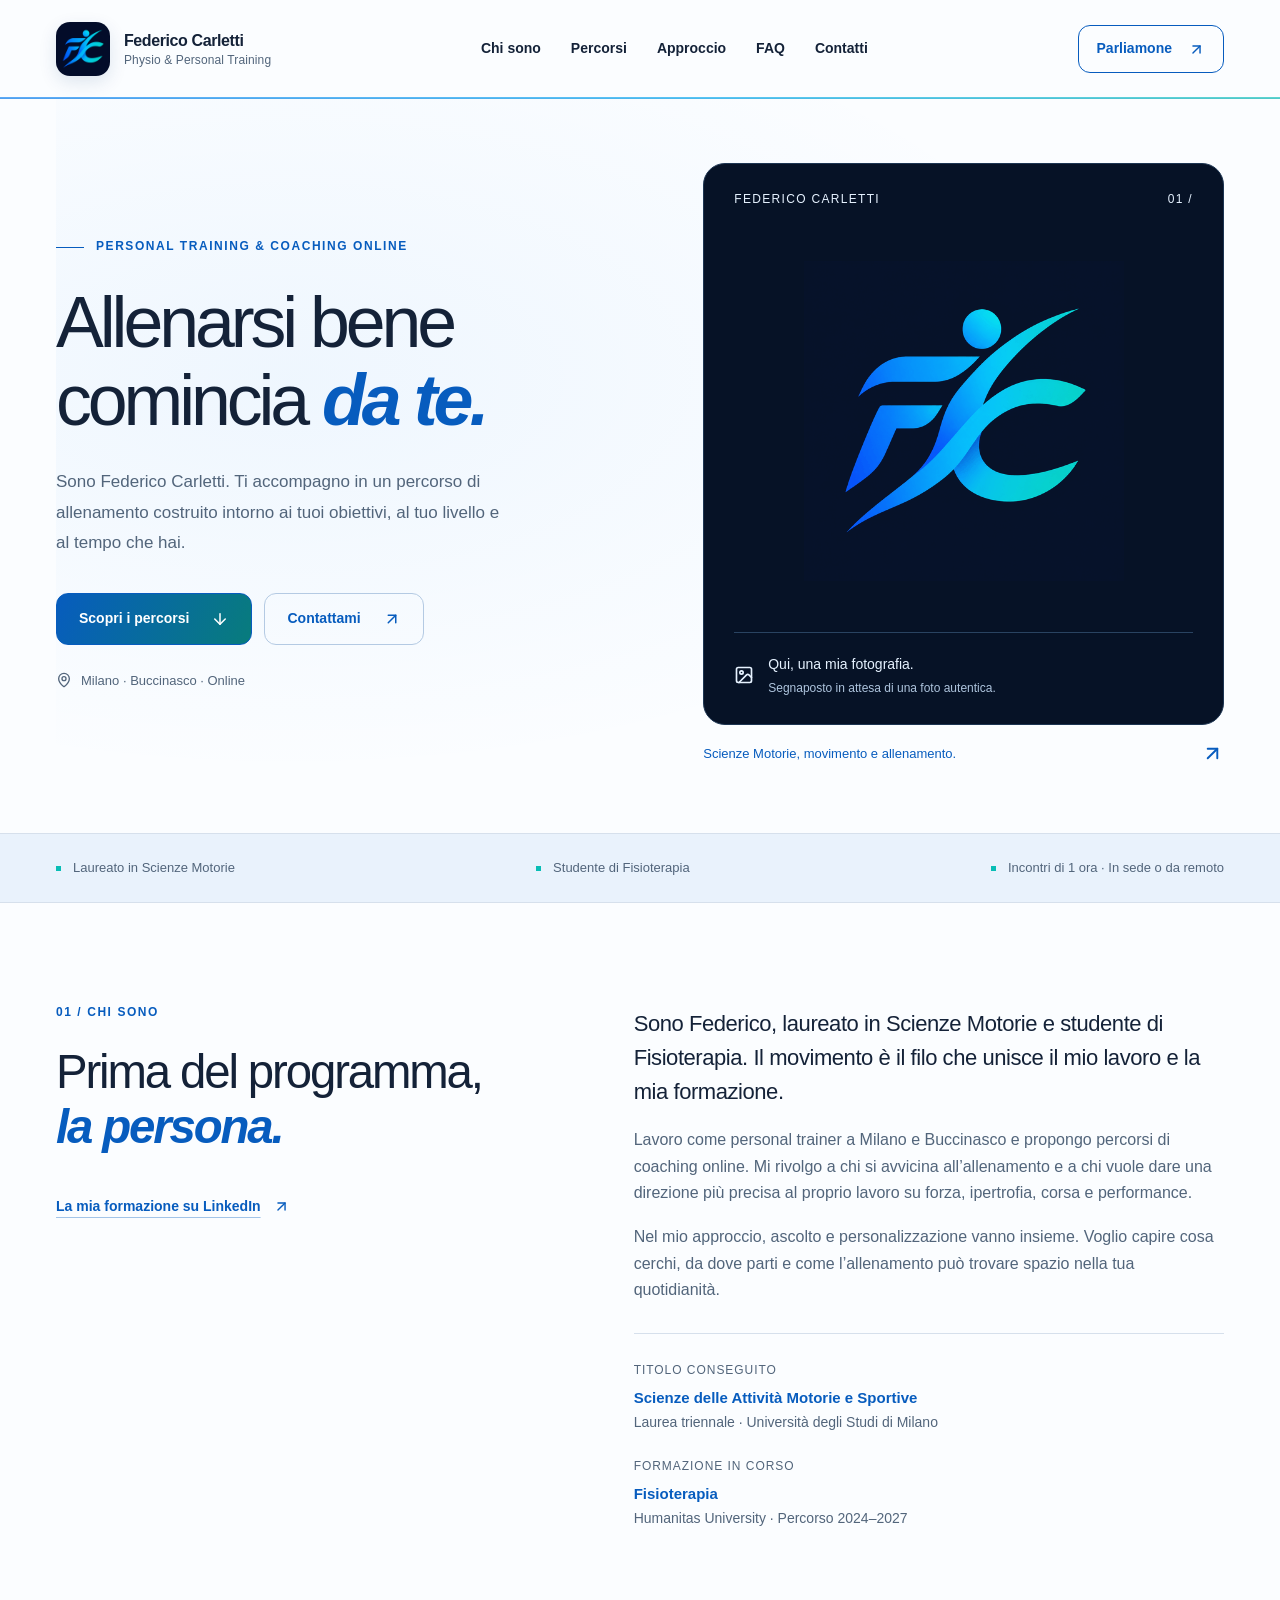
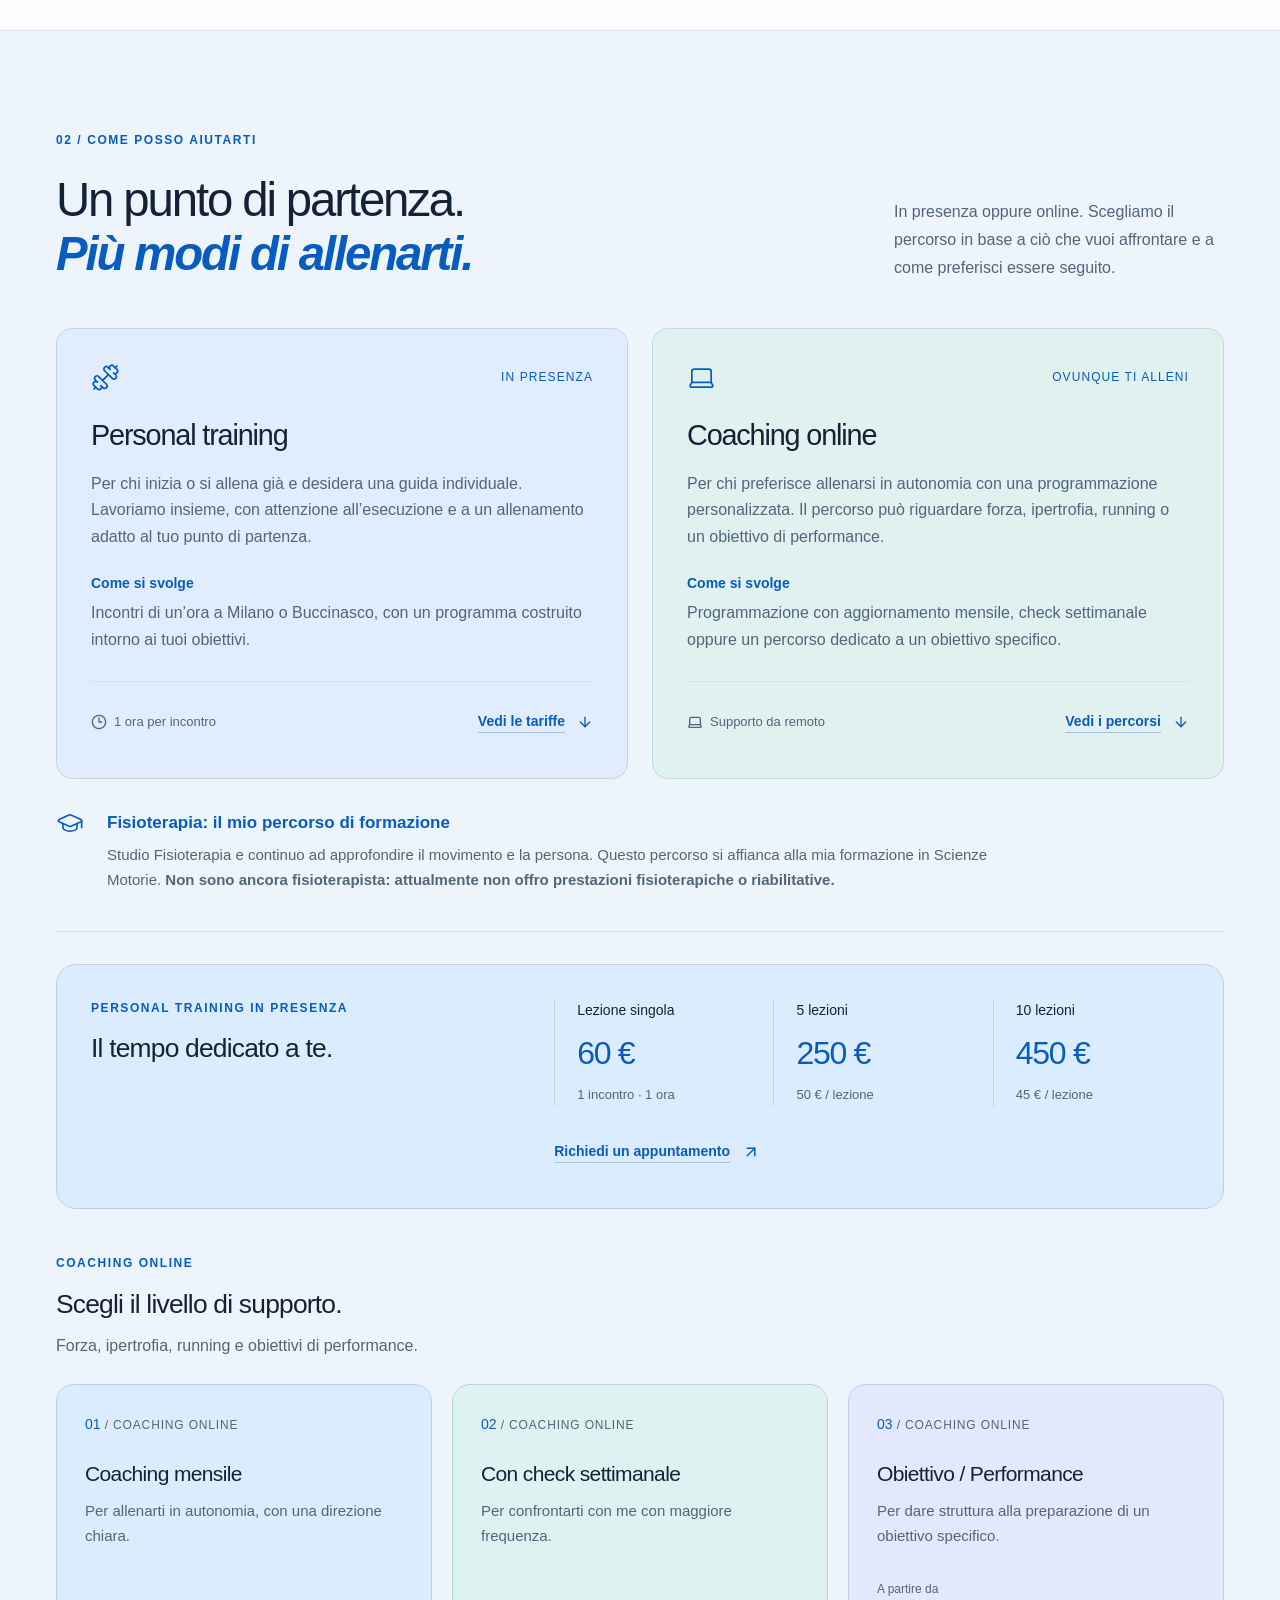
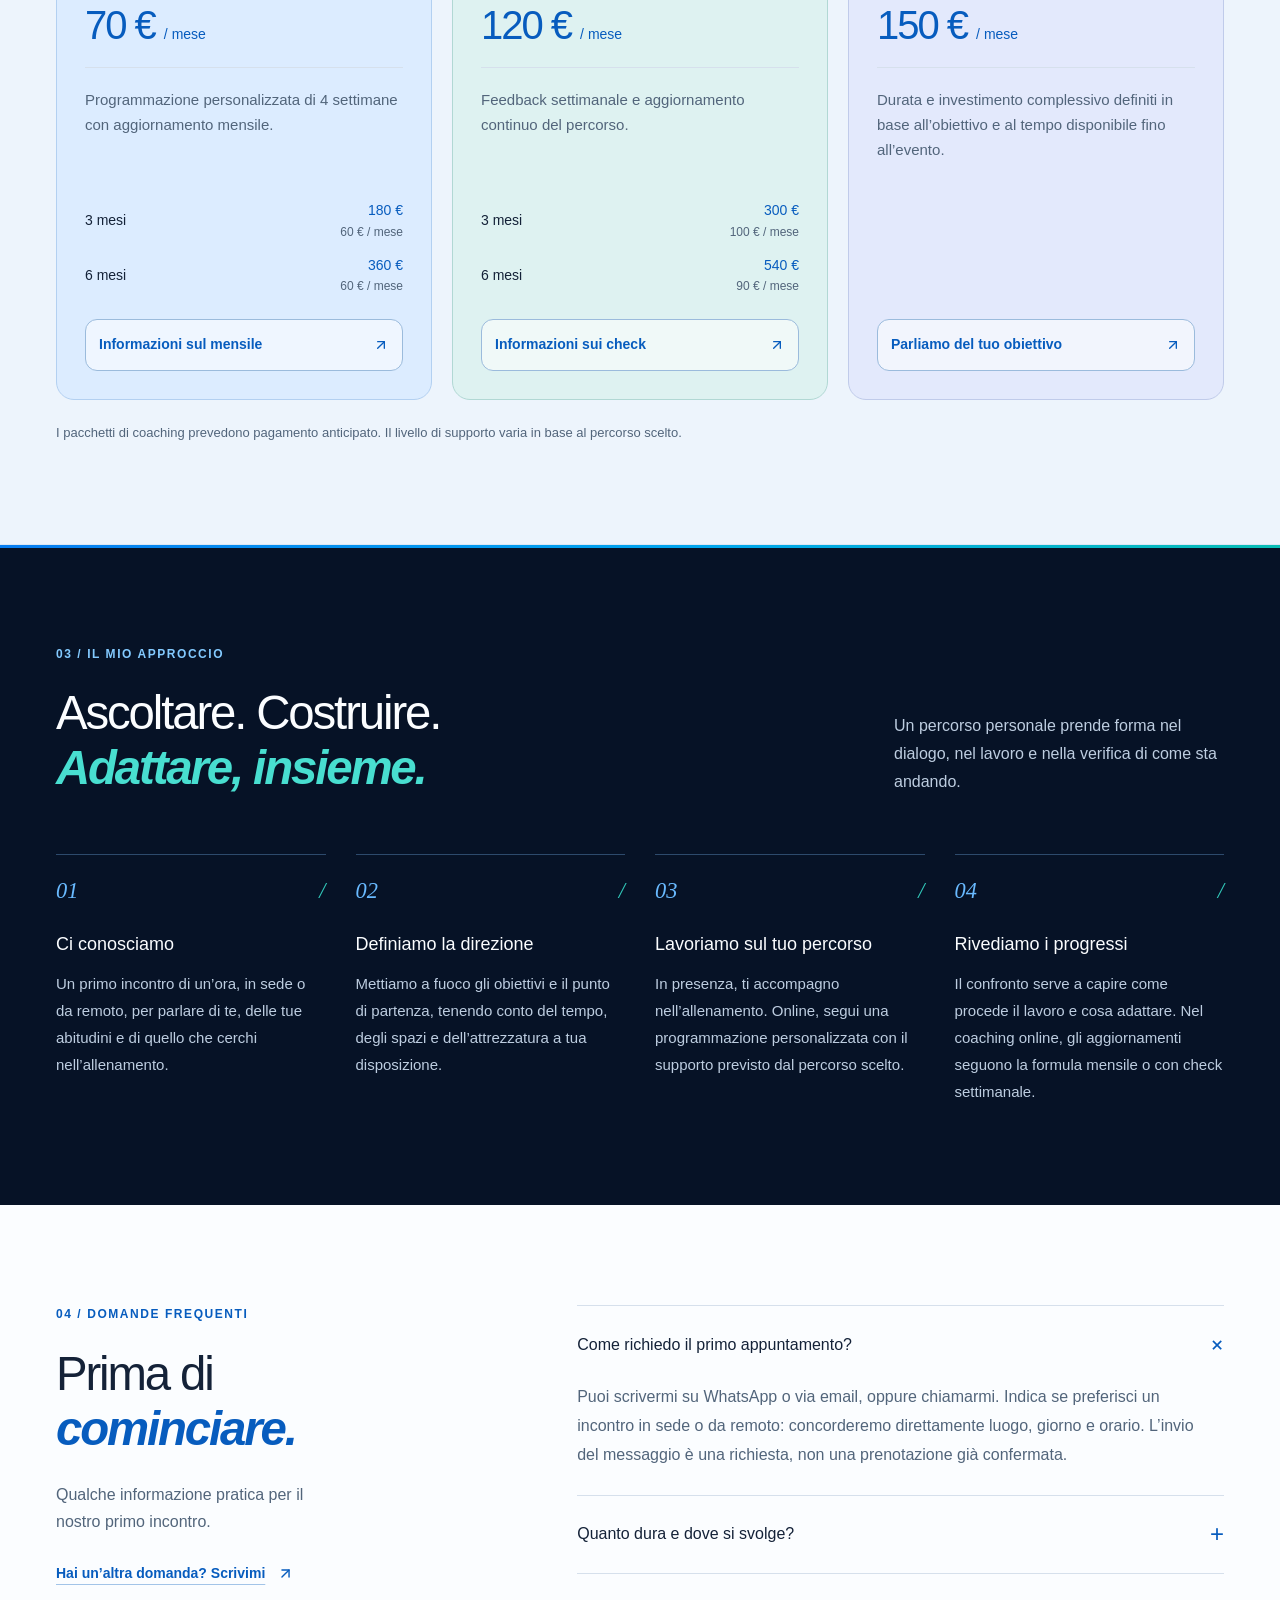
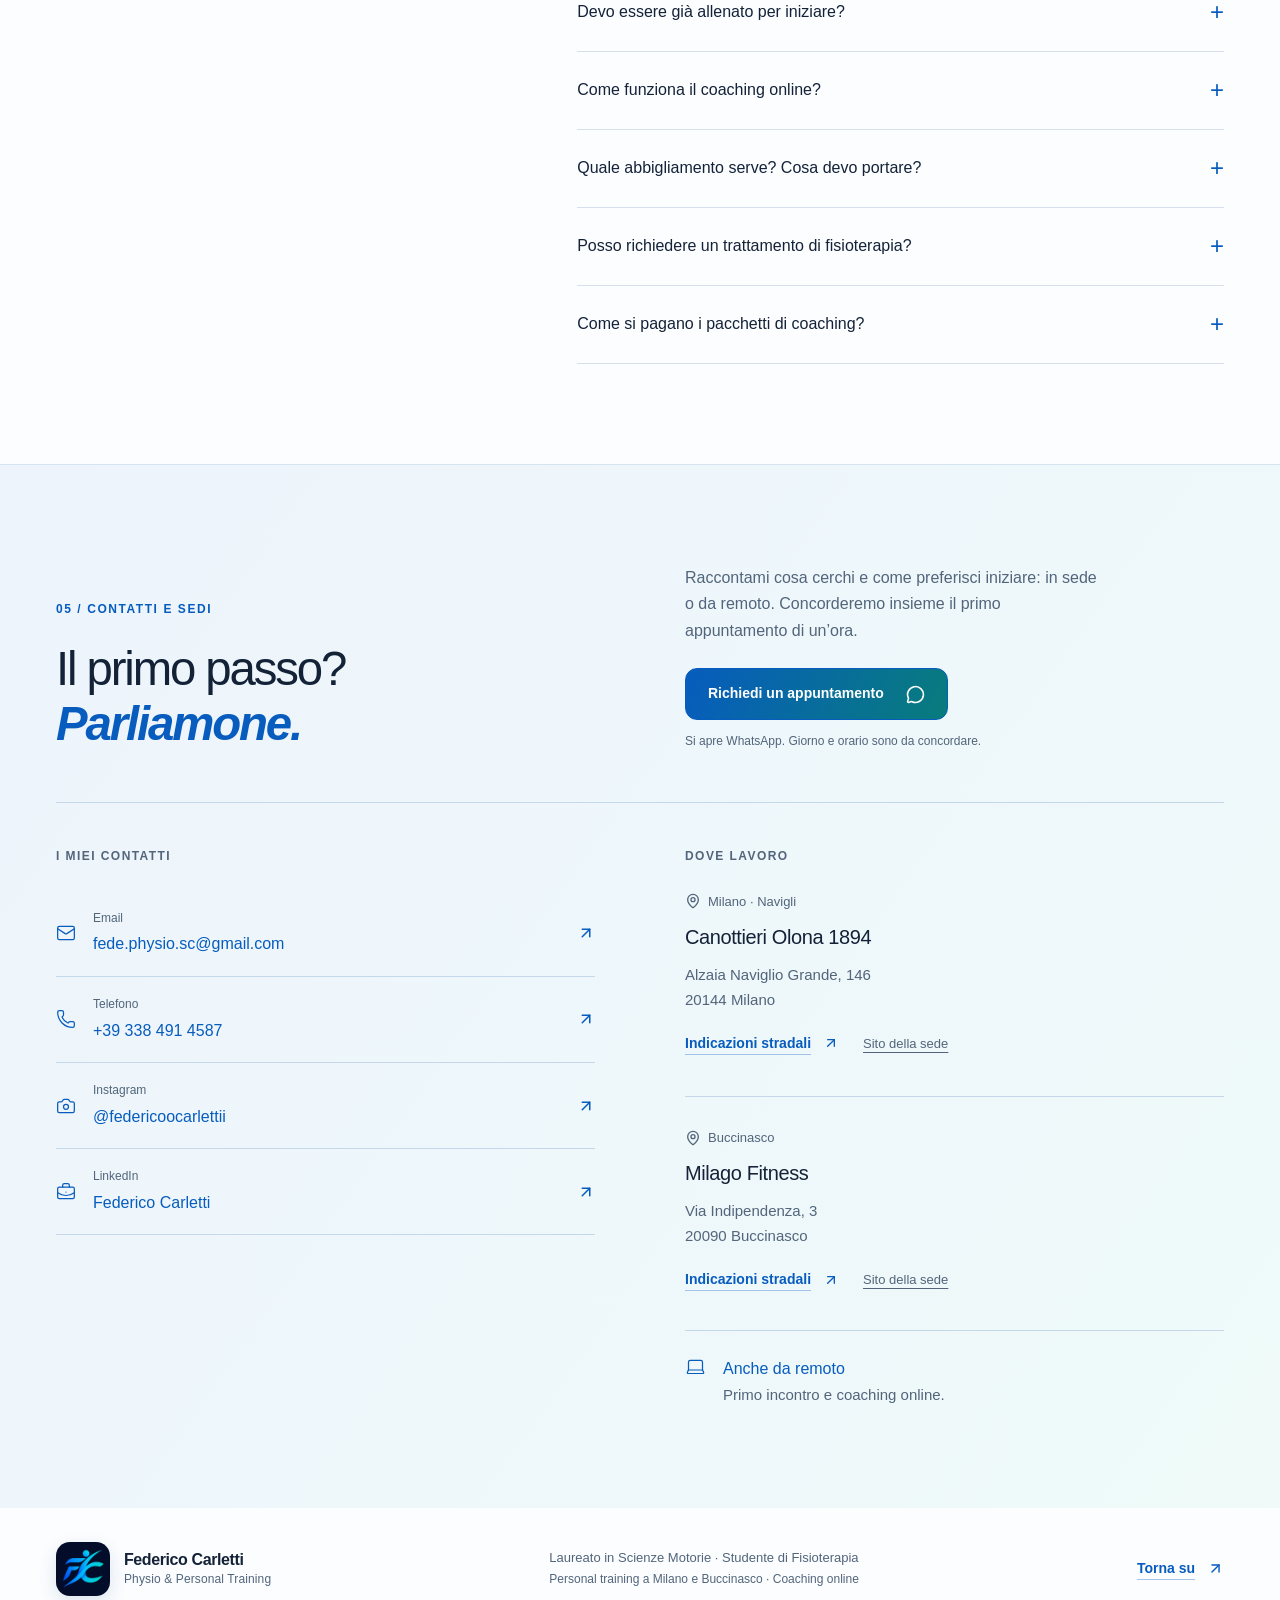
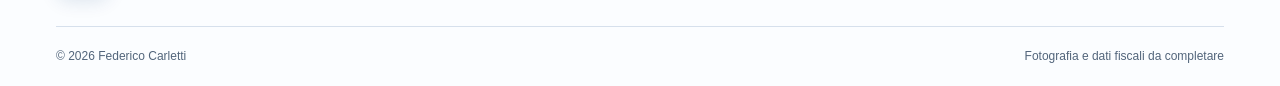
==== commit 14902af3: "Evidenzia sezioni, colora i riquadri e aggiorna le tariffe" ====
--- a/index.html
+++ b/index.html
@@ -21,12 +21,13 @@
 <meta name="twitter:description" content="Personal training a Milano e Buccinasco e coaching online per forza, ipertrofia, running e performance. Federico Carletti, laureato in Scienze Motorie e studente di Fisioterapia. Richiedi un appuntamento.">
 <link rel="icon" href="./favicon.svg?v=20260907-brand" type="image/svg+xml">
 <link rel="apple-touch-icon" href="./apple-touch-icon.png">
-<link rel="stylesheet" href="./styles.css?v=20260907-brand">
+<link rel="stylesheet" href="./styles.css?v=20260909-navigation-prices">
+<script src="./navigation.js?v=20260909" defer></script>
 </head>
 <body><a class="skip-link" href="#contenuto">Vai al contenuto</a>
 <header class="site-header">
 <div class="container header-inner"><a class="brand" href="#inizio" aria-label="Federico Carletti, torna all’inizio"><img class="brand-mark" src="./federico-carletti-logo.png" alt="" width="54" height="54"><span class="brand-name">Federico Carletti<span>Physio &amp; Personal Training</span></span></a>
-<nav aria-label="Navigazione principale" class="main-nav"><a href="#chi-sono">Chi sono</a><a href="#percorsi">Percorsi</a><a href="#approccio">Approccio</a><a href="#contatti">Contatti</a></nav>
+<nav aria-label="Navigazione principale" class="main-nav"><a href="#chi-sono">Chi sono</a><a href="#percorsi">Percorsi</a><a href="#approccio">Approccio</a><a href="#domande">FAQ</a><a href="#contatti">Contatti</a></nav>
 <a href="#contatti" class="header-contact">Parliamone <svg xmlns="http://www.w3.org/2000/svg" width="17" height="17" viewBox="0 0 24 24" fill="none" stroke="currentColor" stroke-width="2" stroke-linecap="round" stroke-linejoin="round" class="lucide lucide-arrow-up-right" aria-hidden="true"><path d="M7 7h10v10"></path><path d="M7 17 17 7"></path></svg></a></div>
 </header>
 
@@ -137,11 +138,11 @@
 </div>
 
 <div class="presence-prices">
-<div class="presence-price"><span>Lezione singola</span><strong>50 €</strong><small>1 incontro · 1 ora</small></div>
-
-<div class="presence-price"><span>5 lezioni</span><strong>225 €</strong><small>45 € / lezione</small></div>
-
-<div class="presence-price"><span>10 lezioni</span><strong>400 €</strong><small>40 € / lezione</small></div>
+<div class="presence-price"><span>Lezione singola</span><strong>60 €</strong><small>1 incontro · 1 ora</small></div>
+
+<div class="presence-price"><span>5 lezioni</span><strong>250 €</strong><small>50 € / lezione</small></div>
+
+<div class="presence-price"><span>10 lezioni</span><strong>450 €</strong><small>45 € / lezione</small></div>
 </div>
 <a class="text-link" href="https://wa.me/393384914587?text=Ciao%20Federico%2C%20vorrei%20informazioni%20sul%20personal%20training%20in%20presenza%20e%20richiedere%20un%20primo%20appuntamento." target="_blank" rel="noopener noreferrer">Richiedi un appuntamento <svg xmlns="http://www.w3.org/2000/svg" width="18" height="18" viewBox="0 0 24 24" fill="none" stroke="currentColor" stroke-width="2" stroke-linecap="round" stroke-linejoin="round" class="lucide lucide-arrow-up-right" aria-hidden="true"><path d="M7 7h10v10"></path><path d="M7 17 17 7"></path></svg></a></div>
 
@@ -161,7 +162,7 @@
 
 <p class="plan-description">Per allenarti in autonomia, con una direzione chiara.</p>
 
-<div class="plan-price"><strong>60 €</strong><span>/ mese</span></div>
+<div class="plan-price"><strong>70 €</strong><span>/ mese</span></div>
 
 <p class="plan-detail">Programmazione personalizzata di 4 settimane con aggiornamento mensile.</p>
 
@@ -169,13 +170,13 @@
 <div>
 <dt>3 mesi</dt>
 
-<dd><strong>165 €</strong><small>55 € / mese</small></dd>
+<dd><strong>180 €</strong><small>60 € / mese</small></dd>
 </div>
 
 <div>
 <dt>6 mesi</dt>
 
-<dd><strong>300 €</strong><small>50 € / mese</small></dd>
+<dd><strong>360 €</strong><small>60 € / mese</small></dd>
 </div>
 </dl>
 <a class="button button-outline plan-button" href="https://wa.me/393384914587?text=Ciao%20Federico%2C%20vorrei%20informazioni%20sul%20coaching%20online%20mensile." target="_blank" rel="noopener noreferrer">Informazioni sul mensile<svg xmlns="http://www.w3.org/2000/svg" width="16" height="16" viewBox="0 0 24 24" fill="none" stroke="currentColor" stroke-width="2" stroke-linecap="round" stroke-linejoin="round" class="lucide lucide-arrow-up-right" aria-hidden="true"><path d="M7 7h10v10"></path><path d="M7 17 17 7"></path></svg></a></article>
@@ -187,7 +188,7 @@
 
 <p class="plan-description">Per confrontarti con me con maggiore frequenza.</p>
 
-<div class="plan-price"><strong>100 €</strong><span>/ mese</span></div>
+<div class="plan-price"><strong>120 €</strong><span>/ mese</span></div>
 
 <p class="plan-detail">Feedback settimanale e aggiornamento continuo del percorso.</p>
 
@@ -195,7 +196,7 @@
 <div>
 <dt>3 mesi</dt>
 
-<dd><strong>285 €</strong><small>95 € / mese</small></dd>
+<dd><strong>300 €</strong><small>100 € / mese</small></dd>
 </div>
 
 <div>
--- a/styles.css
+++ b/styles.css
@@ -9,9 +9,10 @@
   --background: #f4f7fb; --foreground: #142238; --primary: #075cbe; --primary-foreground: #fff;
   --muted: #e8f1fd; --muted-foreground: #52657b; --border: #d6e0ec; --ring: #0873ed; --card: #fff;
   --deep: #064c9d; --ink: #142238; --paper: #fbfdff; --quiet: #52657b;
+  --header-height: 99px; --card-blue: #dcecff; --card-cyan: #def2f1; --card-indigo: #e3e9fc;
 }
 * { box-sizing: border-box; }
-html { scroll-behavior: smooth; scroll-padding-top: 120px; }
+html { scroll-behavior: smooth; scroll-padding-top: calc(var(--header-height) + 20px); }
 body { margin: 0; background: var(--paper); color: var(--ink); font: 400 1rem/1.65 Arial, Helvetica, sans-serif; -webkit-font-smoothing: antialiased; }
 ::selection { background: #bdebe8; color: #061226; }
 a { color: inherit; text-decoration: none; }
@@ -31,9 +32,10 @@
 .brand-mark { display: block; width: 54px; height: 54px; flex: 0 0 54px; border-radius: 14px; background: var(--night); box-shadow: 0 6px 18px rgb(8 61 114 / 12%); }
 .brand-name { display: block; font-size: 1rem; font-weight: 700; letter-spacing: -.025em; line-height: 1.45; }
 .brand-name > span { display: block; font-size: .75rem; font-weight: 400; letter-spacing: .01em; color: var(--quiet); }
-.main-nav { display: flex; gap: 26px; font-size: .875rem; }
-.main-nav a { padding-block: 12px; transition: color .2s; }
-.main-nav a:hover { color: var(--brand-blue-dark); text-decoration: underline; text-underline-offset: 6px; }
+.main-nav { display: flex; gap: 6px; font-size: .875rem; }
+.main-nav a { display: inline-flex; align-items: center; justify-content: center; min-height: 44px; padding: 10px 12px; border-radius: 9px; font-weight: 600; white-space: nowrap; transition: color .2s, background-color .2s, box-shadow .2s; }
+.main-nav a:hover { color: var(--brand-blue-dark); background: #e8f1fd; }
+.main-nav a[aria-current="location"] { color: var(--brand-blue-dark); background: #d3e8ff; box-shadow: inset 0 -3px 0 var(--brand-blue-dark); }
 .header-contact { display: flex; gap: 16px; align-items: center; font-size: .875rem; font-weight: 600; padding: 11px 18px; border: 1px solid var(--brand-blue-dark); border-radius: 12px; color: var(--brand-blue-dark); }
 .hero { background: radial-gradient(ellipse at 20% 38%, rgb(8 125 240 / 5%), transparent 62%); display: grid; grid-template-columns: 1.12fr 1fr; gap: 64px; align-items: center; padding-top: 64px; padding-bottom: 68px; }
 .eyebrow { display: flex; align-items: center; gap: 12px; color: var(--brand-blue-dark); font-size: .75rem; letter-spacing: .13em; text-transform: uppercase; font-weight: 700; }
@@ -57,22 +59,22 @@
 .photo-note { display: flex; gap: 14px; align-items: center; padding-top: 20px; border-top: 1px solid #294361; font-size: .875rem; }
 .photo-note small { display: block; font-size: .75rem; color: #aec4dd; margin-top: 3px; }
 .portrait-slot figcaption { display: flex; justify-content: space-between; align-items: center; gap: 15px; padding: 17px 0 0; color: var(--brand-blue-dark); font-size: .8125rem; }
-.credential-strip { border-block: 1px solid var(--border); }
+.credential-strip { background: #e9f2fc; border-block: 1px solid var(--border); }
 .credential-strip .container { display: flex; justify-content: space-between; gap: 20px; padding-block: 23px; color: var(--quiet); font-size: .8125rem; }
 .credential-strip span { display: flex; align-items: center; gap: 12px; }
 .credential-strip span::before { content: ''; display: block; width: 5px; height: 5px; background: #08bdb5; }
 @media (min-width: 1600px) { .hero { padding-block: 90px; } }
-@media (max-width: 1100px) { .container { width: calc(100% - 64px); } .main-nav { gap: 18px; } .header-contact { display: none; } .hero { gap: 40px; } .portrait-placeholder { min-height: 410px; } }
+@media (max-width: 1100px) { .container { width: calc(100% - 64px); } .main-nav { gap: 3px; } .header-contact { display: none; } .hero { gap: 40px; } .portrait-placeholder { min-height: 410px; } }
 @media (max-width: 760px) {
-  html { scroll-padding-top: 145px; }
+  :root { --header-height: 115px; }
   .container { width: calc(100% - 40px); }
   .header-inner { flex-wrap: wrap; gap: 0; padding-top: 12px; min-height: auto; }
   .brand-mark { width: 48px; height: 48px; flex-basis: 48px; }
   .brand-name { font-size: .9375rem; }
   .brand-name > span { font-size: .75rem; }
   .brand { margin-bottom: 9px; }
-  .main-nav { width: 100%; justify-content: space-between; gap: 12px; font-size: .8125rem; }
-  .main-nav a { padding-block: 11px; }
+  .main-nav { width: 100%; justify-content: space-between; gap: 2px; font-size: .75rem; padding-bottom: 5px; }
+  .main-nav a { padding: 10px 6px; }
   .hero { grid-template-columns: 1fr; gap: 38px; padding-block: 43px; }
   .eyebrow { font-size: .75rem; letter-spacing: .08em; }
   h1 { font-size: clamp(2.8rem, 10.8vw, 4.3rem); margin-top: 22px; }
@@ -107,7 +109,8 @@
 .section-top { display: flex; align-items: end; justify-content: space-between; gap: 50px; margin-bottom: 46px; }
 .section-aside { max-width: 330px; color: var(--quiet); line-height: 1.75; }
 .service-grid { display: grid; grid-template-columns: repeat(2, minmax(0, 1fr)); gap: 24px; }
-.service-card { background: var(--card); padding: 34px; border: 1px solid #d6e0ec; border-radius: 12px; display: flex; flex-direction: column; }
+.service-card { background: #e1edfc; padding: 34px; border: 1px solid #bfd4ef; border-radius: 16px; display: flex; flex-direction: column; }
+.service-card:nth-child(2) { background: #e0f1f0; border-color: #bddedb; }
 .service-card-top { display: flex; justify-content: space-between; align-items: center; gap: 16px; color: var(--brand-blue-dark); margin-bottom: 26px; }
 .service-card-top span { font-size: .75rem; letter-spacing: .09em; }
 .service-card h3 { font-size: 1.8rem; letter-spacing: -.04em; font-weight: 500; line-height: 1.2; margin-bottom: 18px; }
@@ -120,7 +123,7 @@
 .physio-note h3 { font-weight: 600; font-size: 1.0625rem; margin-bottom: 6px; }
 .physio-note p { max-width: 910px; font-size: .9375rem; color: #52657b; }
 .physio-note strong { font-weight: 600; }
-.pricing-presence { padding: 42px 0 45px; display: grid; grid-template-columns: .8fr 1.2fr; gap: 24px 60px; border-bottom: 1px solid #cfdeee; }
+.pricing-presence { margin-top: 32px; padding: 34px; display: grid; grid-template-columns: .8fr 1.2fr; gap: 24px 40px; background: var(--card-blue); border: 1px solid #b3d0f1; border-radius: 20px; }
 .pricing-intro h3, .online-heading h3 { font-size: 1.65rem; font-weight: 400; letter-spacing: -.03em; line-height: 1.25; margin-top: 14px; }
 .presence-prices { display: grid; grid-template-columns: repeat(3, minmax(0, 1fr)); gap: 23px; }
 .presence-price { padding-left: 22px; border-left: 1px solid #bfd4e9; }
@@ -132,7 +135,11 @@
 .online-heading { margin-top: 45px; margin-bottom: 25px; }
 .online-heading p:last-child { color: var(--quiet); margin-top: 12px; }
 .plans-grid { display: grid; grid-template-columns: repeat(3, minmax(0, 1fr)); gap: 20px; }
-.plan-card { display: flex; flex-direction: column; border: 1px solid #cfdeee; background: var(--card); border-radius: 16px; padding: 28px; }
+.plan-card { display: flex; flex-direction: column; border: 1px solid #b3d0f1; background: var(--card-blue); border-radius: 18px; padding: 28px; }
+.plan-card:nth-child(2) { background: var(--card-cyan); border-color: #b1d8d4; }
+.plan-card:nth-child(3) { background: var(--card-indigo); border-color: #c0cbea; }
+.plan-card .button-outline { background: rgb(255 255 255 / 55%); border-color: #9bbbdc; }
+.plan-card .button-outline:hover { background: #fff; }
 .plan-number { font-size: .875rem; color: var(--brand-blue-dark); }
 .plan-number > span { font-size: .75rem; letter-spacing: .07em; color: var(--quiet); }
 .plan-card h4 { font-size: 1.3125rem; font-weight: 500; line-height: 1.3; letter-spacing: -.03em; margin: 24px 0 12px; }
@@ -224,9 +231,6 @@
   .steps { grid-template-columns: 1fr 1fr; row-gap: 40px; }
 }
 @media (max-width: 760px) {
-  html { scroll-padding-top: 22px; }
-  .site-header { position: relative; }
-  .main-nav { flex-wrap: wrap; }
   .section { padding-block: 64px; }
   .section-heading h2 { font-size: clamp(2.1rem, 8vw, 3rem); margin-top: 19px; }
   .about-grid, .faq-grid, .contact-heading, .contact-grid { grid-template-columns: 1fr; gap: 34px; }
@@ -246,7 +250,7 @@
   .presence-price > span { font-size: .8125rem; }
   .presence-price > strong { font-size: 1.7rem; }
   .presence-price > small { font-size: .75rem; }
-  .pricing-presence { padding-block: 32px; }
+  .pricing-presence { padding: 26px 20px; }
   .plan-card { display: flex; padding: 27px 24px; }
   .plan-description { min-height: 0; }
   .plan-detail { padding-top: 20px; border-top: 1px solid var(--border); }
@@ -276,7 +280,11 @@
   .presence-price small { grid-column: 1; }
 }
 h1, h2, h3, h4 { overflow-wrap: anywhere; }
-@media (max-height: 550px) { .site-header { position: relative; } }
+@media (max-height: 550px) and (max-width: 760px) {
+  :root { --header-height: 50px; }
+  .header-inner > .brand { display: none; }
+  .header-inner { padding-top: 0; }
+}
 
 /* Domande frequenti native: funzionano anche senza JavaScript. */
 .faq-list { display: block; }
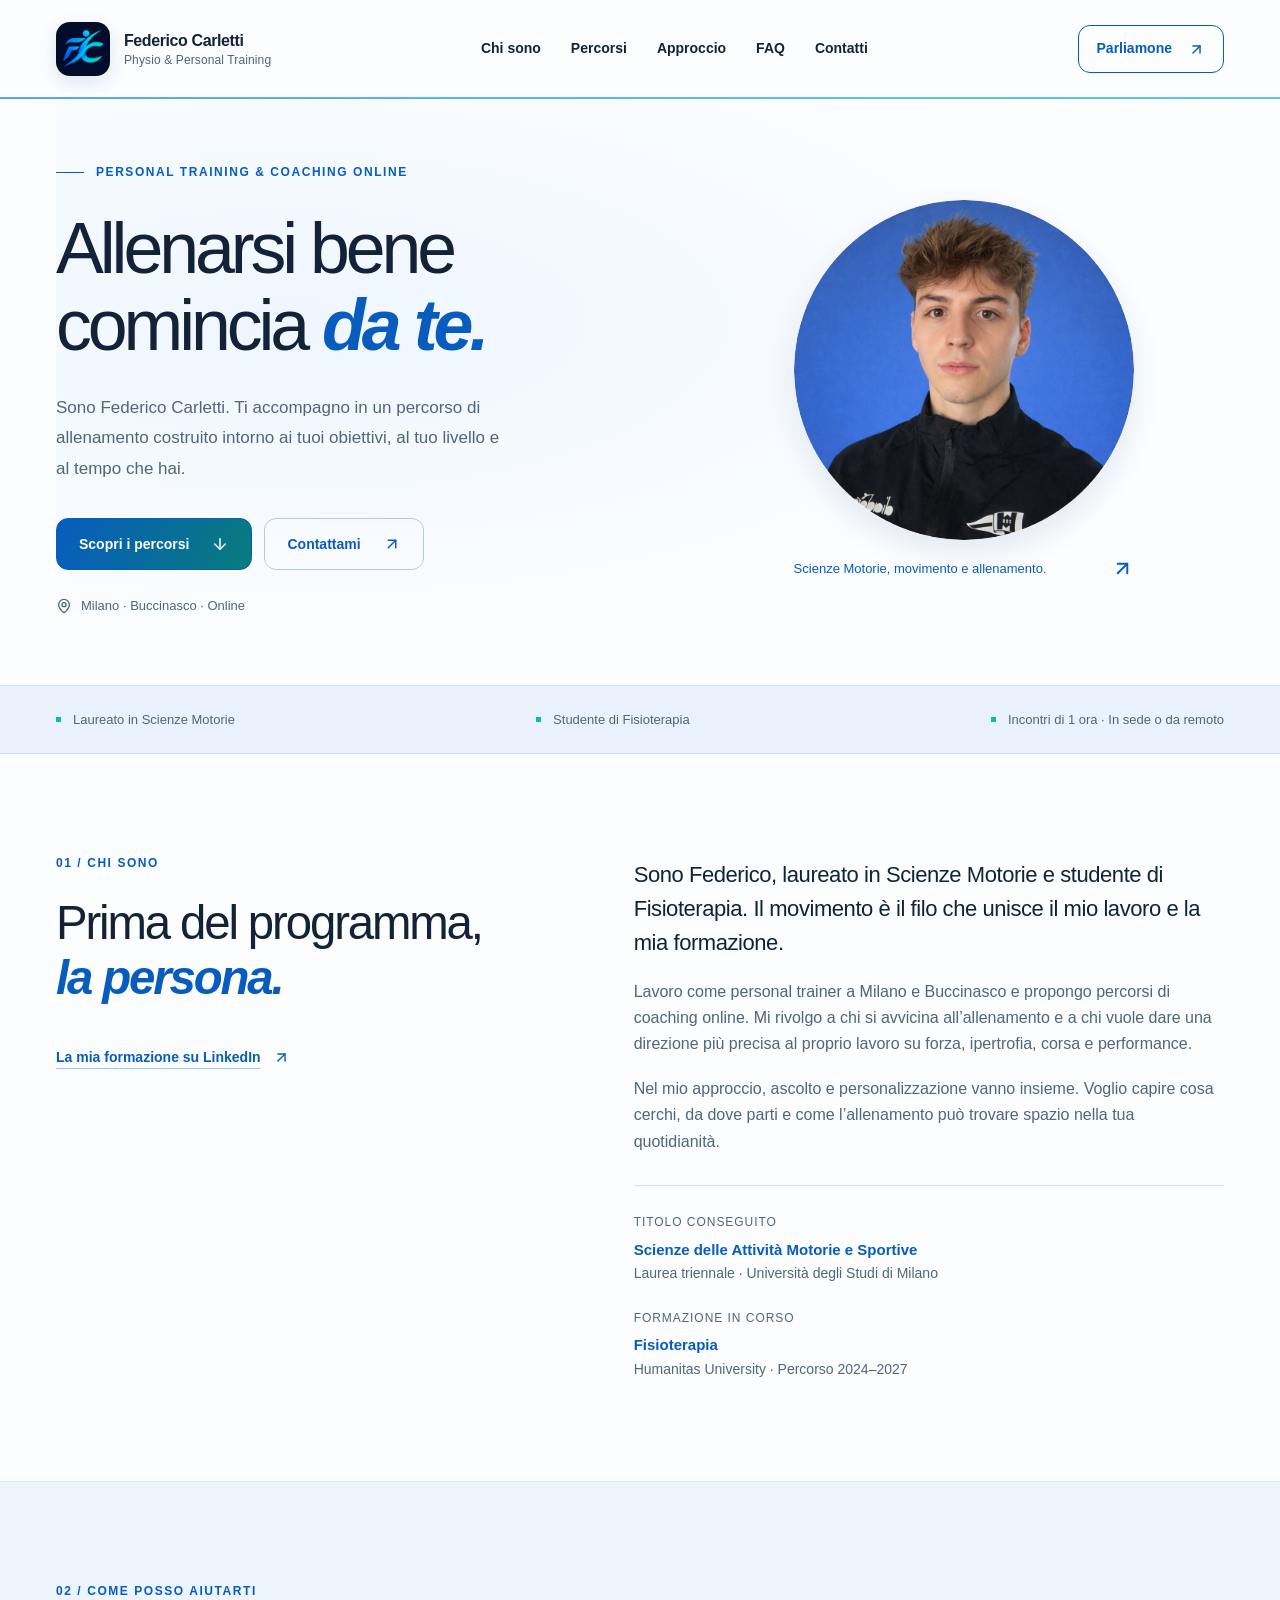
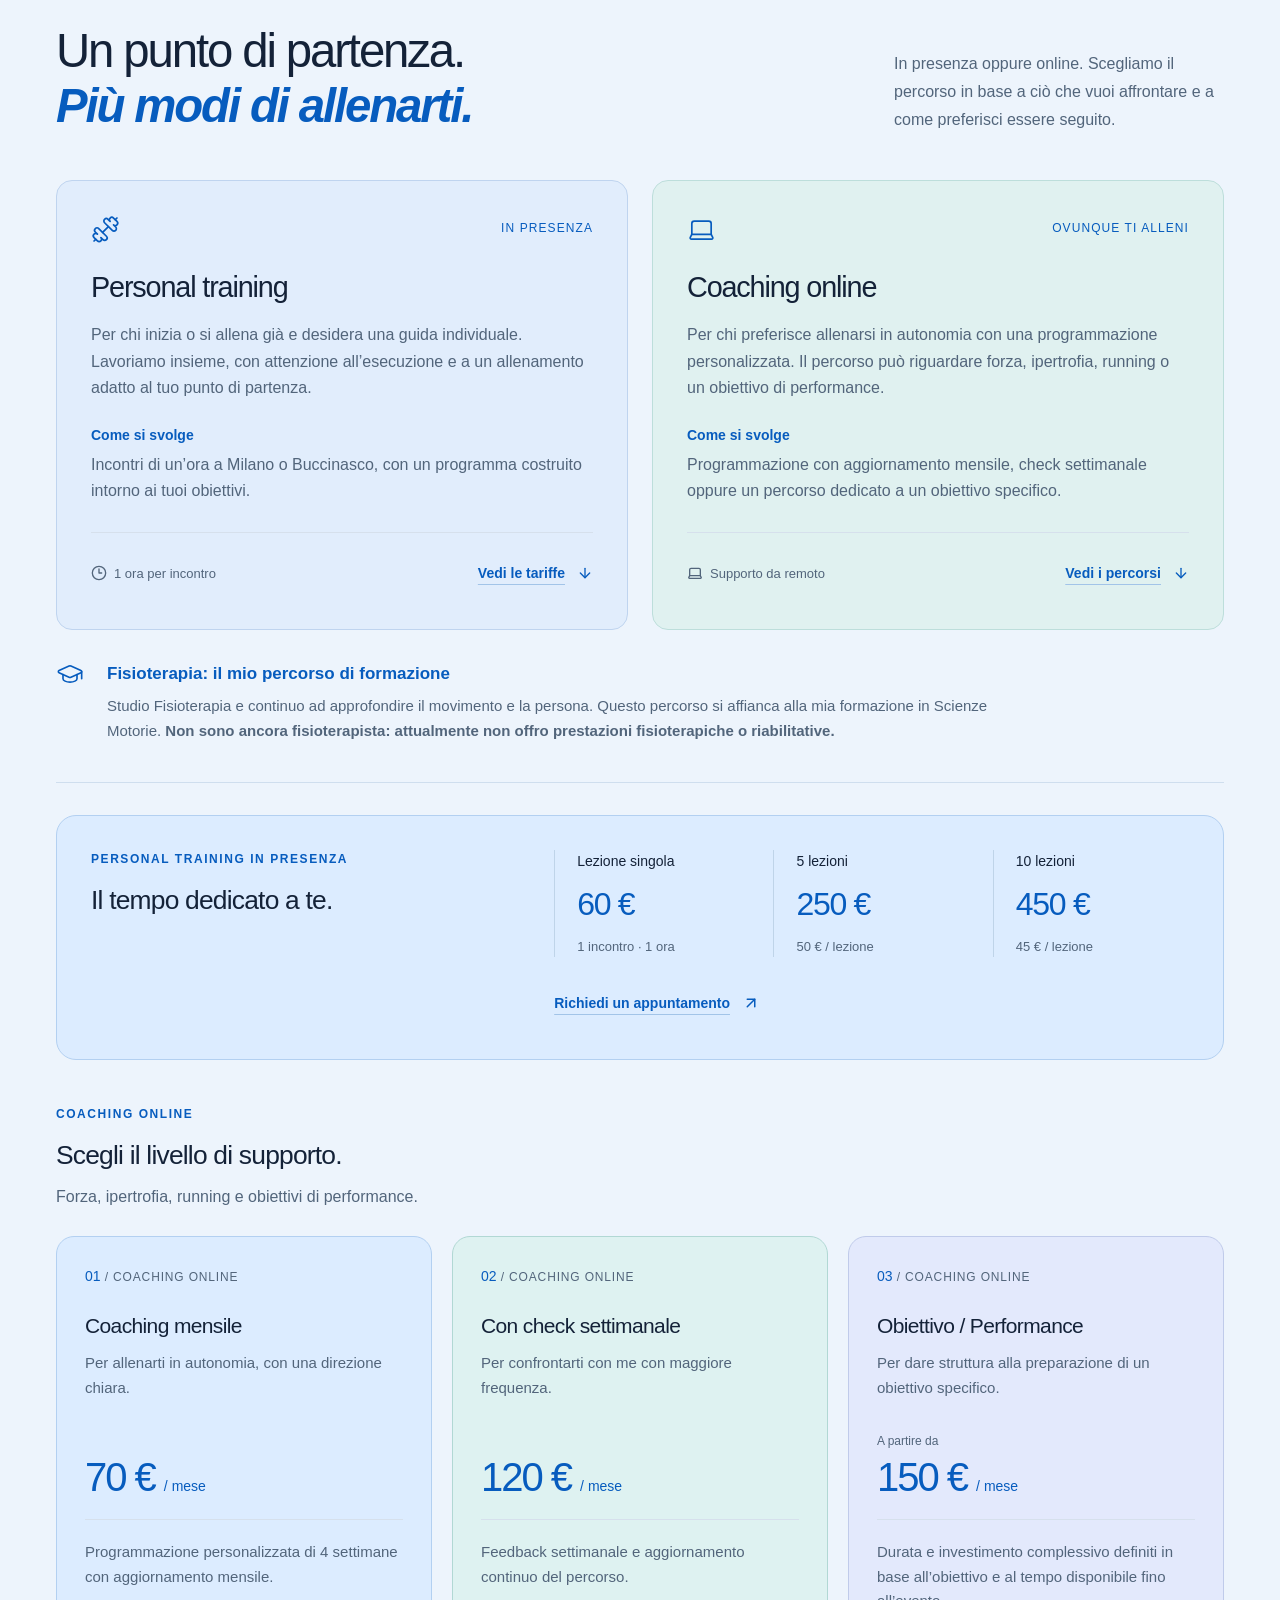
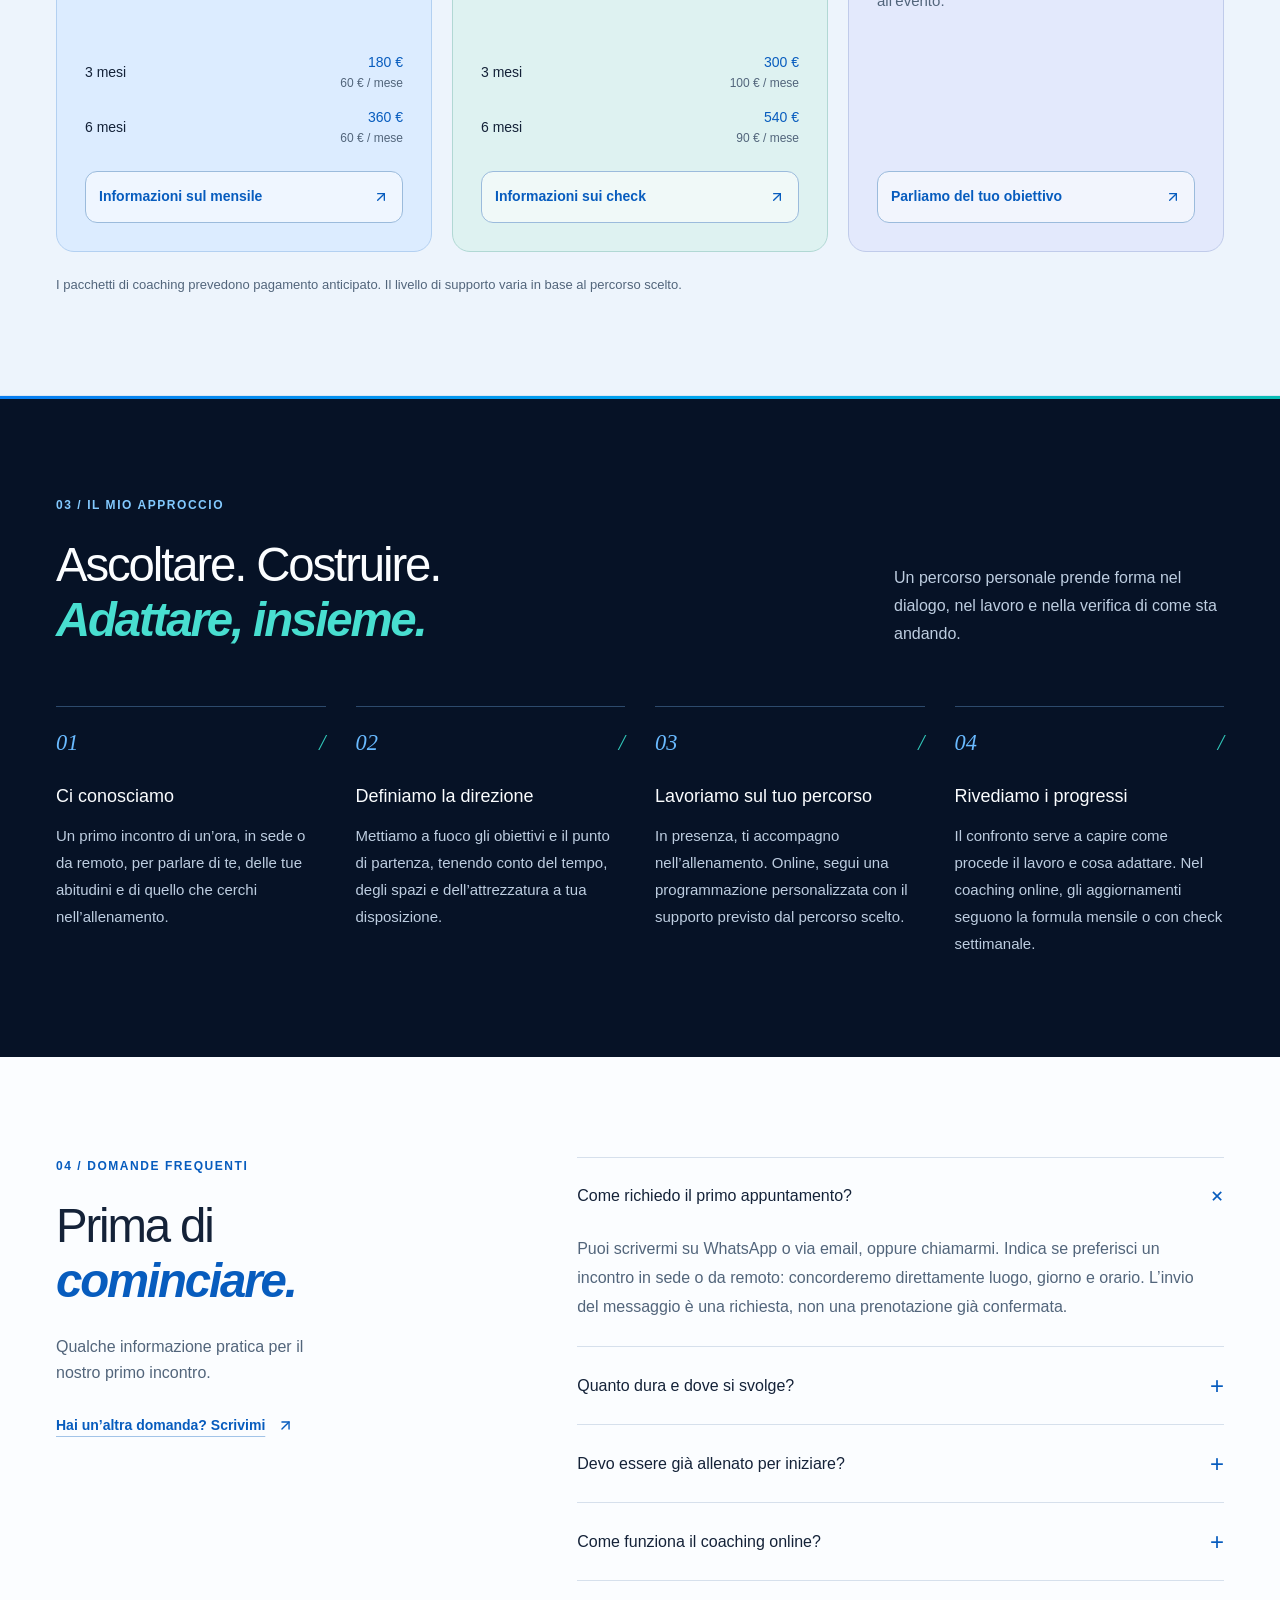
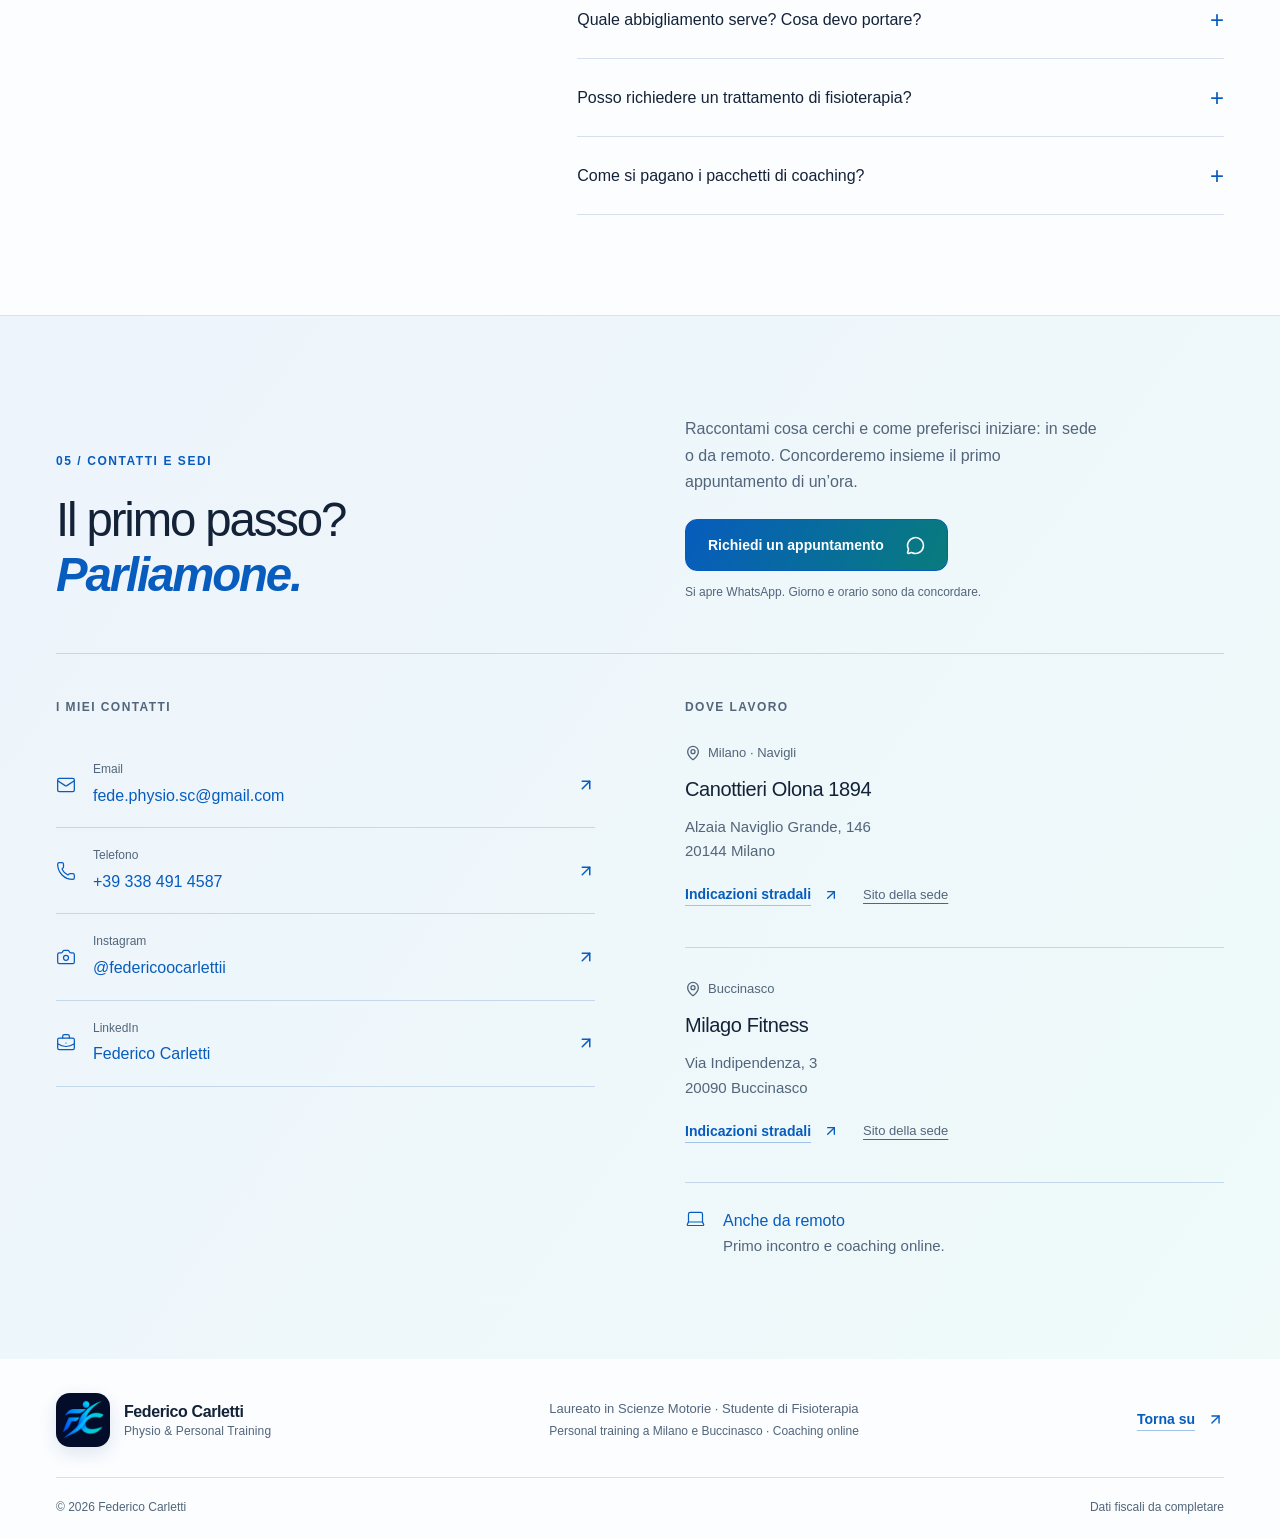
==== commit 389383cd: "Inserisci il ritratto di Federico in formato compatto" ====
--- a/index.html
+++ b/index.html
@@ -21,7 +21,7 @@
 <meta name="twitter:description" content="Personal training a Milano e Buccinasco e coaching online per forza, ipertrofia, running e performance. Federico Carletti, laureato in Scienze Motorie e studente di Fisioterapia. Richiedi un appuntamento.">
 <link rel="icon" href="./favicon.svg?v=20260907-brand" type="image/svg+xml">
 <link rel="apple-touch-icon" href="./apple-touch-icon.png">
-<link rel="stylesheet" href="./styles.css?v=20260909-navigation-prices">
+<link rel="stylesheet" href="./styles.css?v=20260909-portrait">
 <script src="./navigation.js?v=20260909" defer></script>
 </head>
 <body><a class="skip-link" href="#contenuto">Vai al contenuto</a>
@@ -46,9 +46,7 @@
 </div>
 
 <figure class="portrait-slot">
-<div class="portrait-placeholder"><span class="portrait-top">FEDERICO CARLETTI <span>01 /</span></span><img class="portrait-logo" src="./federico-carletti-logo.png" alt="Logo Federico Carletti: monogramma FC in blu e turchese" width="512" height="512" fetchpriority="high">
-<div class="photo-note"><svg xmlns="http://www.w3.org/2000/svg" width="20" height="20" viewBox="0 0 24 24" fill="none" stroke="currentColor" stroke-width="2" stroke-linecap="round" stroke-linejoin="round" class="lucide lucide-image" aria-hidden="true"><rect width="18" height="18" x="3" y="3" rx="2" ry="2"></rect><circle cx="9" cy="9" r="2"></circle><path d="m21 15-3.086-3.086a2 2 0 0 0-2.828 0L6 21"></path></svg><span>Qui, una mia fotografia.<small>Segnaposto in attesa di una foto autentica.</small></span></div>
-</div>
+<img class="portrait-photo" src="./federico-carletti-ritratto.jpg" alt="Ritratto di Federico Carletti" width="886" height="886" fetchpriority="high">
 
 <figcaption><span>Scienze Motorie, movimento e allenamento.</span><svg xmlns="http://www.w3.org/2000/svg" width="23" height="23" viewBox="0 0 24 24" fill="none" stroke="currentColor" stroke-width="2" stroke-linecap="round" stroke-linejoin="round" class="lucide lucide-arrow-up-right" aria-hidden="true"><path d="M7 7h10v10"></path><path d="M7 17 17 7"></path></svg></figcaption>
 </figure>
@@ -384,7 +382,7 @@
 <p>Laureato in Scienze Motorie · Studente di Fisioterapia<br/><span>Personal training a Milano e Buccinasco · Coaching online</span></p>
 <a class="text-link" href="#inizio">Torna su <svg xmlns="http://www.w3.org/2000/svg" width="17" height="17" viewBox="0 0 24 24" fill="none" stroke="currentColor" stroke-width="2" stroke-linecap="round" stroke-linejoin="round" class="lucide lucide-arrow-up-right" aria-hidden="true"><path d="M7 7h10v10"></path><path d="M7 17 17 7"></path></svg></a></div>
 
-<div class="container footer-bottom"><span>© 2026 Federico Carletti</span><span>Fotografia e dati fiscali da completare</span></div>
+<div class="container footer-bottom"><span>© 2026 Federico Carletti</span><span>Dati fiscali da completare</span></div>
 </footer>
 
 <script type="application/ld+json">{"@context":"https://schema.org","@type":"ProfessionalService","name":"Federico Carletti — Personal Training & Coaching","description":"Personal training a Milano e Buccinasco e coaching online per forza, ipertrofia, running e performance.","url":"https://recarlov.github.io/federico-carletti/","telephone":"+393384914587","email":"fede.physio.sc@gmail.com","areaServed":["Milano","Buccinasco"],"sameAs":["https://www.instagram.com/federicoocarlettii/","https://www.linkedin.com/in/federicocarletti/"],"location":[{"@type":"Place","name":"Canottieri Olona 1894","address":{"@type":"PostalAddress","streetAddress":"Alzaia Naviglio Grande, 146","addressLocality":"Milano","postalCode":"20144","addressCountry":"IT"}},{"@type":"Place","name":"Milago Fitness","address":{"@type":"PostalAddress","streetAddress":"Via Indipendenza, 3","addressLocality":"Buccinasco","postalCode":"20090","addressCountry":"IT"}}]}</script>
--- a/styles.css
+++ b/styles.css
@@ -51,20 +51,15 @@
 .button-outline { border: 1px solid #b4cae3; color: var(--brand-blue-dark); }
 .button-outline:hover { background: #edf4fc; }
 .hero-location { display: flex; align-items: center; gap: 9px; margin-top: 25px; color: var(--quiet); font-size: .8125rem; }
-.portrait-slot { position: relative; min-width: 0; }
-.portrait-slot > img { width: 100%; aspect-ratio: 1 / 1.08; object-fit: cover; }
-.portrait-placeholder { width: 100%; min-height: 460px; aspect-ratio: 1 / 1.08; position: relative; overflow: hidden; display: flex; flex-direction: column; justify-content: space-between; padding: 26px 30px; color: #e6f2ff; background: var(--night); border: 1px solid #1d3552; border-radius: 22px; }
-.portrait-top { display: flex; justify-content: space-between; gap: 20px; font-size: .75rem; letter-spacing: .11em; }
-.portrait-logo { width: min(78%, 320px); height: auto; align-self: center; margin-block: 18px; mix-blend-mode: lighten; }
-.photo-note { display: flex; gap: 14px; align-items: center; padding-top: 20px; border-top: 1px solid #294361; font-size: .875rem; }
-.photo-note small { display: block; font-size: .75rem; color: #aec4dd; margin-top: 3px; }
+.portrait-slot { position: relative; min-width: 0; width: min(100%, 340px); justify-self: center; }
+.portrait-slot > .portrait-photo { width: 100%; height: auto; aspect-ratio: 1; object-fit: contain; border-radius: 50%; box-shadow: 0 12px 30px rgb(8 61 114 / 10%); }
 .portrait-slot figcaption { display: flex; justify-content: space-between; align-items: center; gap: 15px; padding: 17px 0 0; color: var(--brand-blue-dark); font-size: .8125rem; }
 .credential-strip { background: #e9f2fc; border-block: 1px solid var(--border); }
 .credential-strip .container { display: flex; justify-content: space-between; gap: 20px; padding-block: 23px; color: var(--quiet); font-size: .8125rem; }
 .credential-strip span { display: flex; align-items: center; gap: 12px; }
 .credential-strip span::before { content: ''; display: block; width: 5px; height: 5px; background: #08bdb5; }
 @media (min-width: 1600px) { .hero { padding-block: 90px; } }
-@media (max-width: 1100px) { .container { width: calc(100% - 64px); } .main-nav { gap: 3px; } .header-contact { display: none; } .hero { gap: 40px; } .portrait-placeholder { min-height: 410px; } }
+@media (max-width: 1100px) { .container { width: calc(100% - 64px); } .main-nav { gap: 3px; } .header-contact { display: none; } .hero { gap: 40px; } }
 @media (max-width: 760px) {
   :root { --header-height: 115px; }
   .container { width: calc(100% - 40px); }
@@ -82,8 +77,9 @@
   .hero-actions { gap: 10px; margin-top: 27px; }
   .button { padding-inline: 17px; gap: 15px; }
   .hero-location { font-size: .8125rem; }
-  .portrait-placeholder { aspect-ratio: 1.12; min-height: 290px; max-height: 490px; }
-  .portrait-logo { width: min(64%, 260px); margin-block: 12px; }
+  .portrait-slot { width: min(100%, 240px); }
+  .portrait-slot figcaption { justify-content: center; text-align: center; }
+  .portrait-slot figcaption > svg { display: none; }
   .credential-strip .container { flex-direction: column; gap: 12px; padding-block: 22px; }
 }
 @media (prefers-reduced-motion: reduce) { html { scroll-behavior: auto; } *, *::before, *::after { transition-duration: .01ms !important; animation-duration: .01ms !important; animation-iteration-count: 1 !important; } }
@@ -272,8 +268,6 @@
 @media (max-width: 380px) {
   .hero-actions { flex-direction: column; }
   .steps { grid-template-columns: 1fr; }
-  .portrait-placeholder { padding: 24px; }
-  .photo-note { gap: 9px; }
   .presence-prices { grid-template-columns: 1fr; gap: 23px; }
   .presence-price { display: grid; grid-template-columns: 1fr auto; column-gap: 12px; padding-left: 14px; }
   .presence-price strong { grid-column: 2; grid-row: 1 / span 2; align-self: center; }
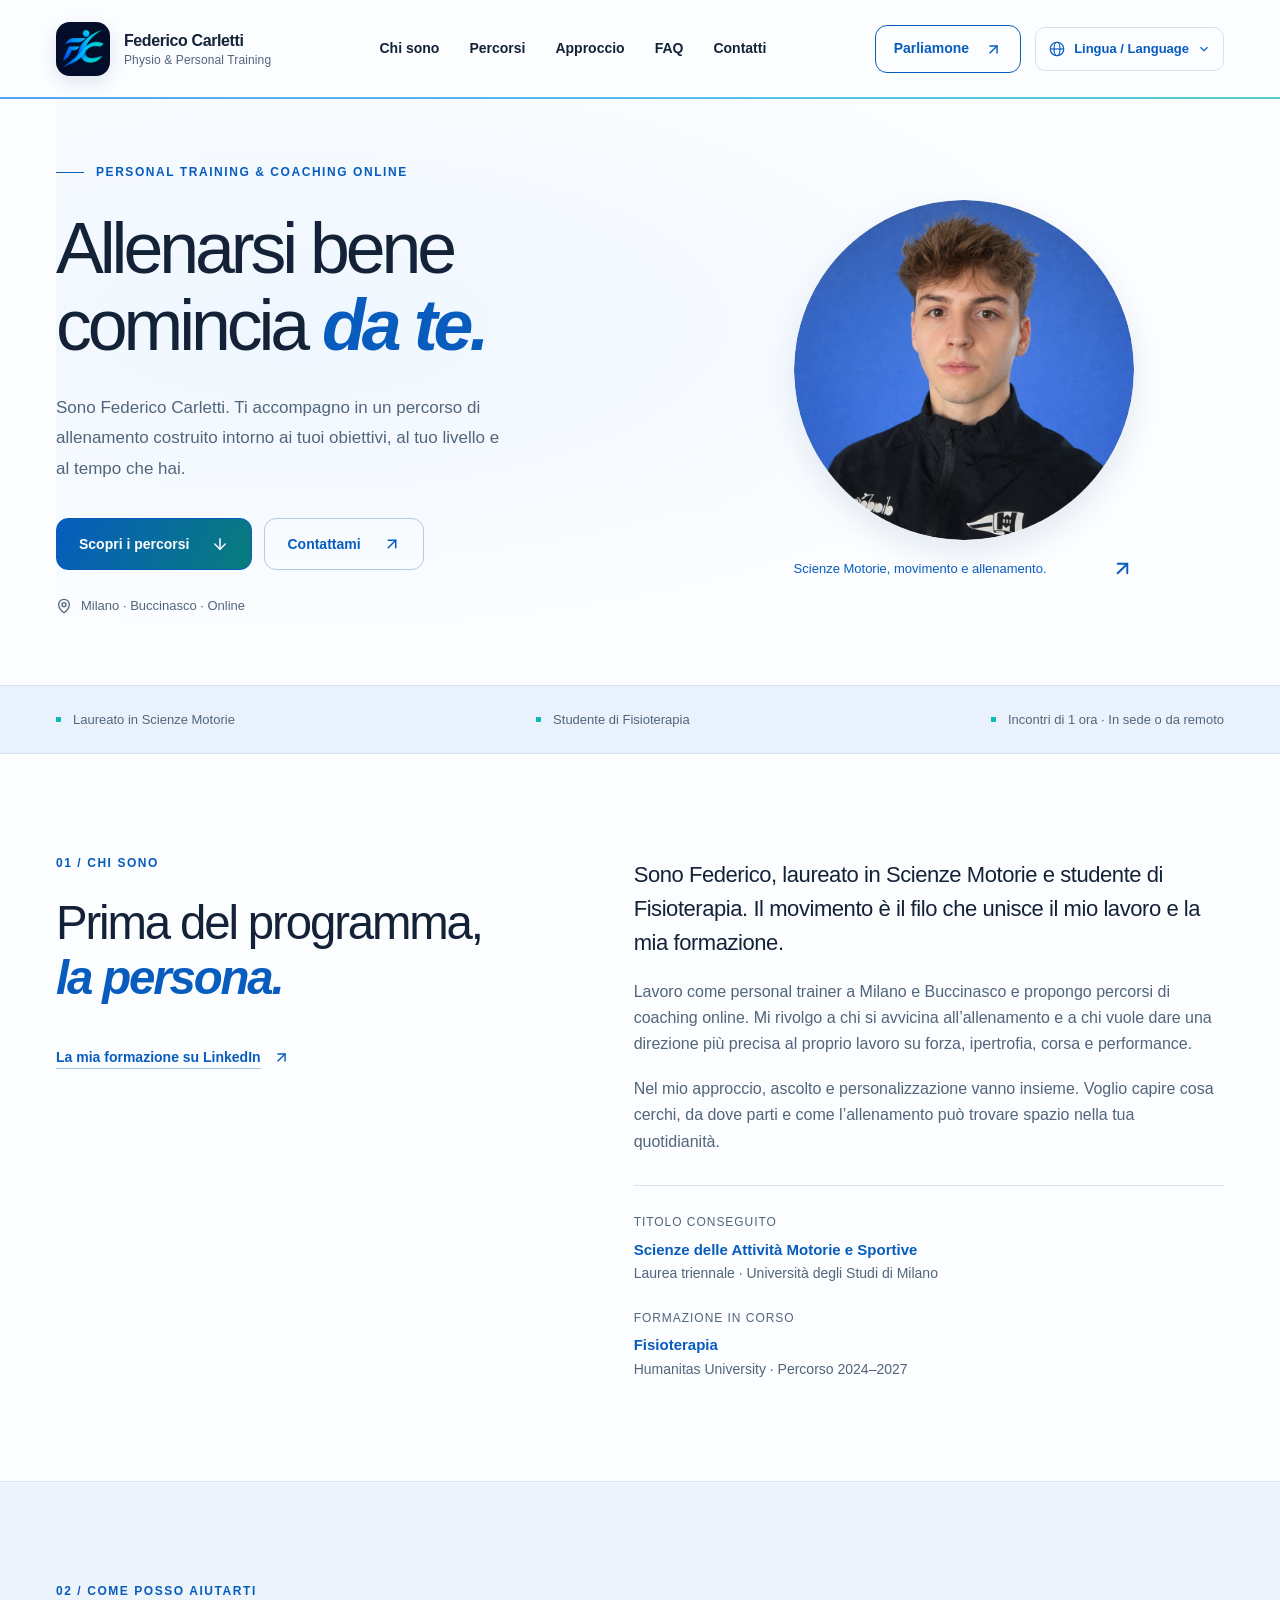
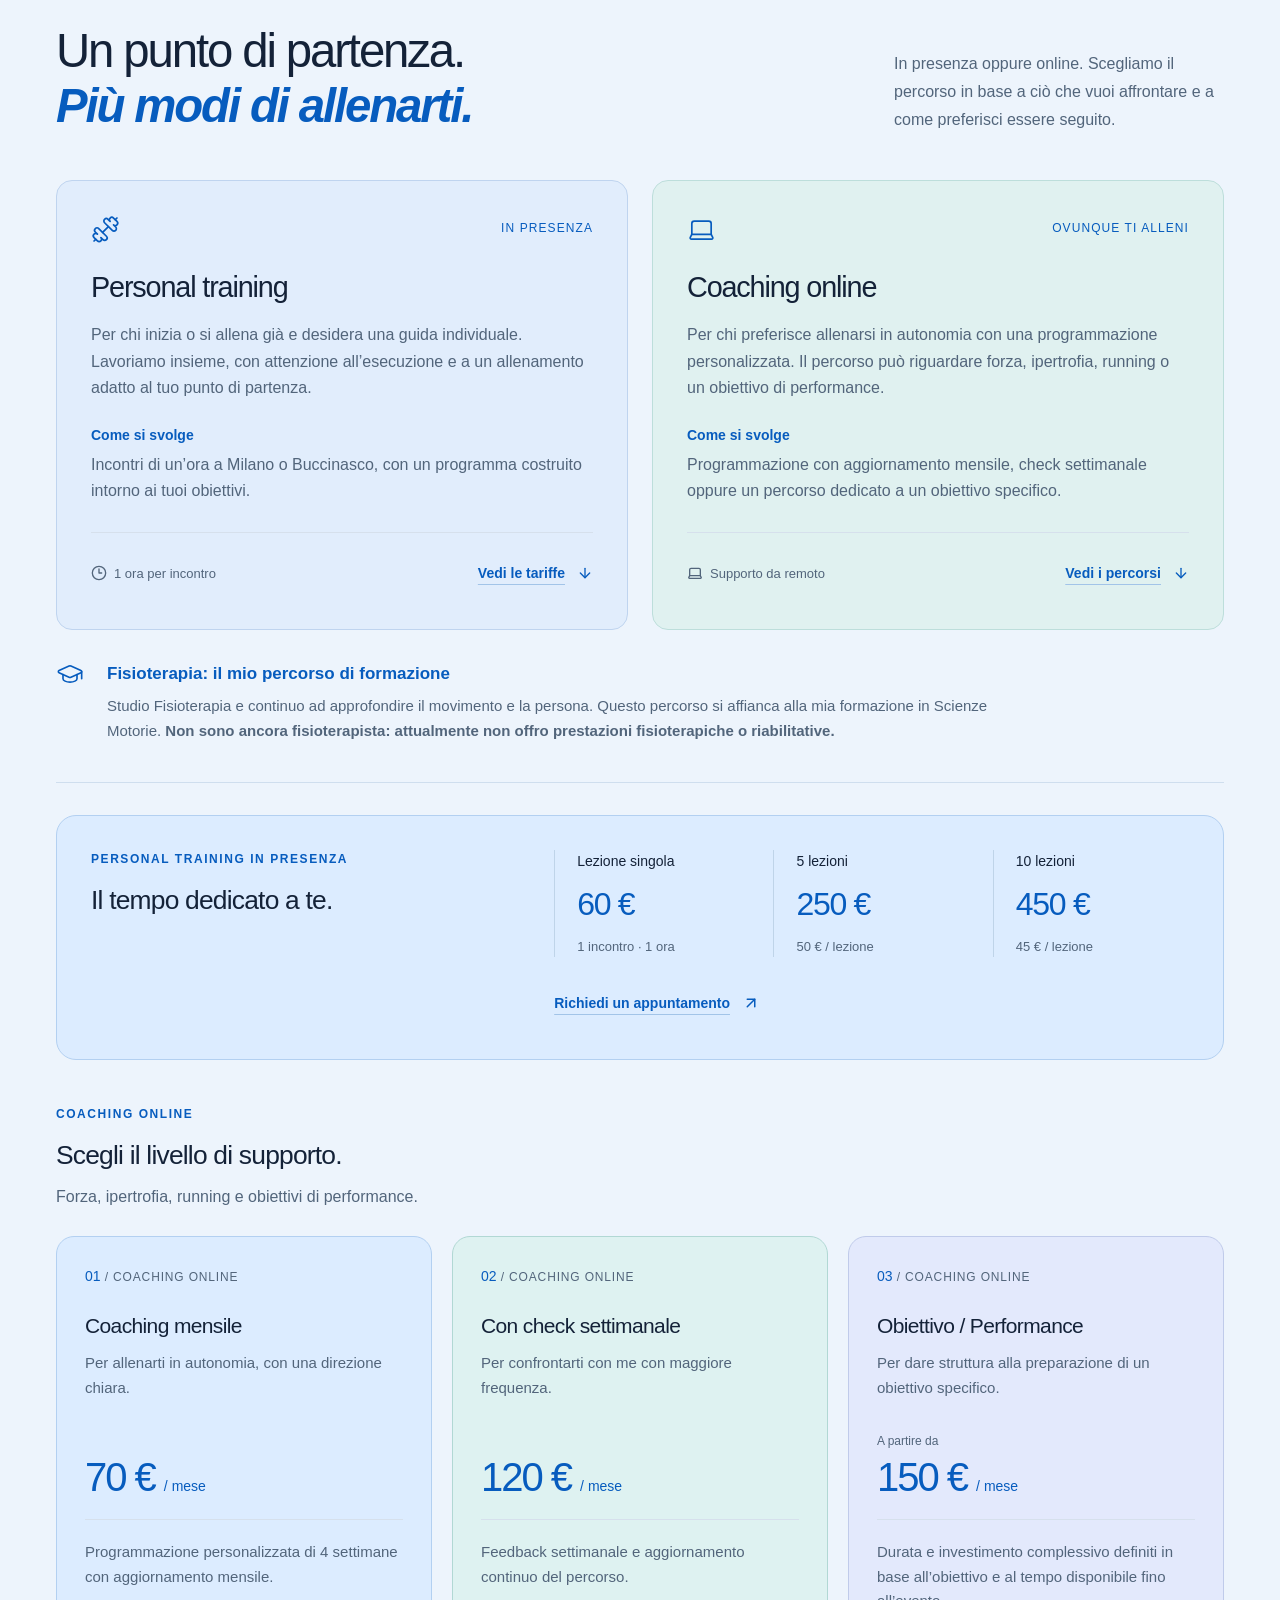
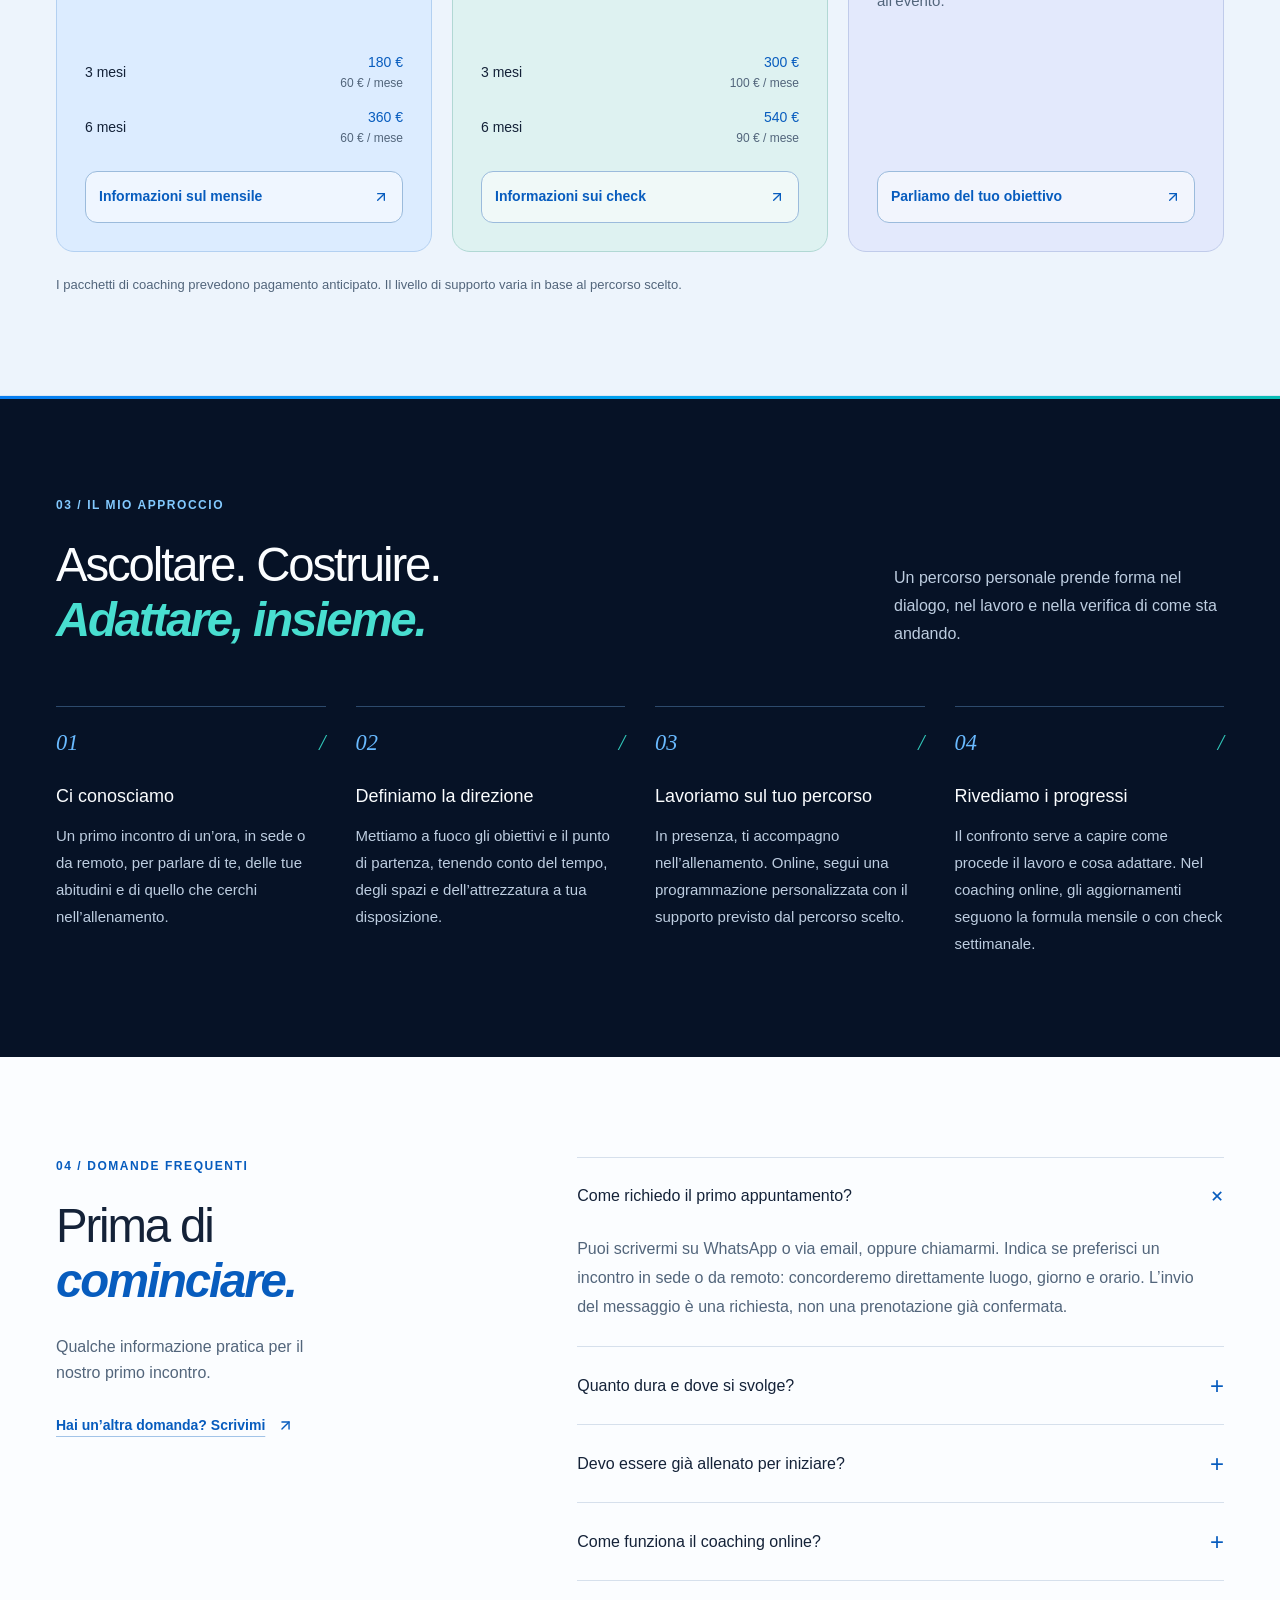
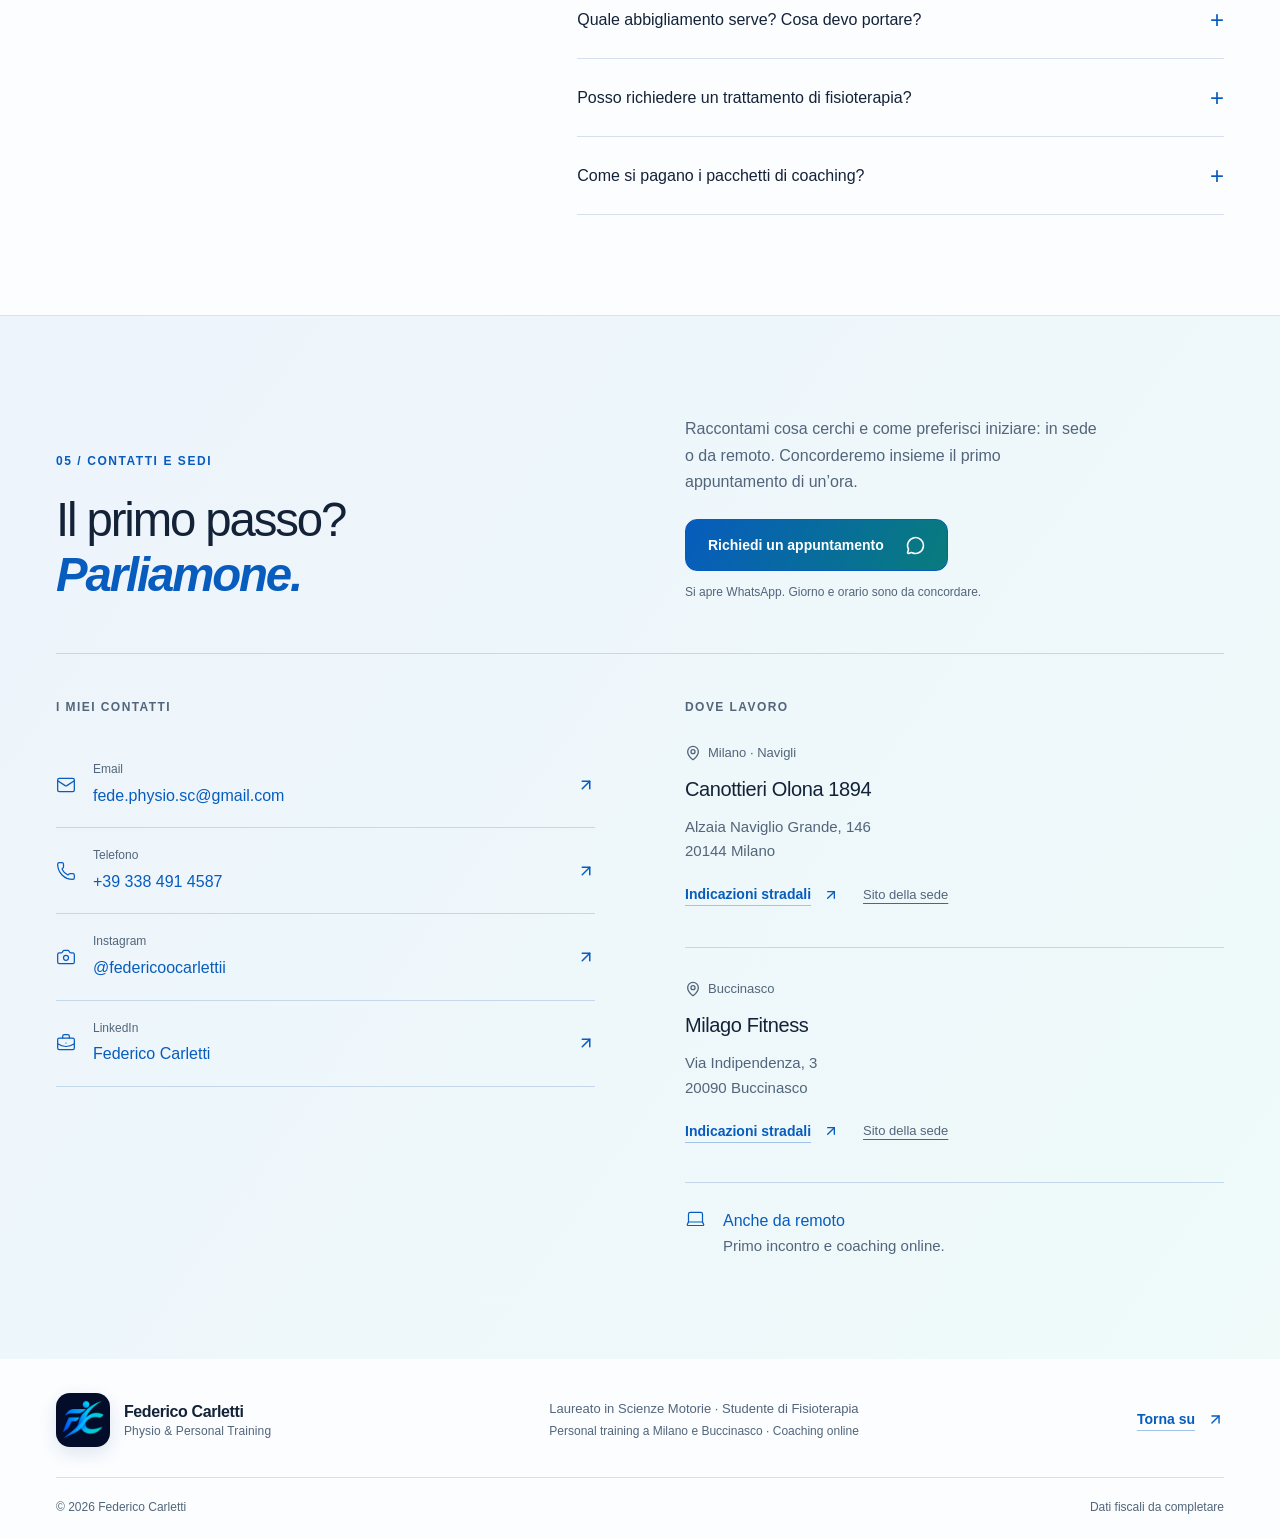
==== commit f9bd70b5: "Aggiungi la versione inglese e il menu delle lingue" ====
--- a/index.html
+++ b/index.html
@@ -7,6 +7,9 @@
 <meta name="description" content="Personal training a Milano e Buccinasco e coaching online per forza, ipertrofia, running e performance. Federico Carletti, laureato in Scienze Motorie e studente di Fisioterapia. Richiedi un appuntamento.">
 <meta name="theme-color" content="#061226">
 <link rel="canonical" href="https://recarlov.github.io/federico-carletti/">
+<link rel="alternate" hreflang="it" href="https://recarlov.github.io/federico-carletti/">
+<link rel="alternate" hreflang="en" href="https://recarlov.github.io/federico-carletti/en.html">
+<link rel="alternate" hreflang="x-default" href="https://recarlov.github.io/federico-carletti/">
 <meta property="og:title" content="Federico Carletti | Personal Trainer a Milano e Buccinasco">
 <meta property="og:description" content="Personal training a Milano e Buccinasco e coaching online per forza, ipertrofia, running e performance. Federico Carletti, laureato in Scienze Motorie e studente di Fisioterapia. Richiedi un appuntamento.">
 <meta property="og:type" content="website">
@@ -21,14 +24,23 @@
 <meta name="twitter:description" content="Personal training a Milano e Buccinasco e coaching online per forza, ipertrofia, running e performance. Federico Carletti, laureato in Scienze Motorie e studente di Fisioterapia. Richiedi un appuntamento.">
 <link rel="icon" href="./favicon.svg?v=20260907-brand" type="image/svg+xml">
 <link rel="apple-touch-icon" href="./apple-touch-icon.png">
-<link rel="stylesheet" href="./styles.css?v=20260909-portrait">
-<script src="./navigation.js?v=20260909" defer></script>
+<link rel="stylesheet" href="./styles.css?v=20260909-languages">
+<script src="./navigation.js?v=20260909-languages" defer></script>
 </head>
 <body><a class="skip-link" href="#contenuto">Vai al contenuto</a>
 <header class="site-header">
 <div class="container header-inner"><a class="brand" href="#inizio" aria-label="Federico Carletti, torna all’inizio"><img class="brand-mark" src="./federico-carletti-logo.png" alt="" width="54" height="54"><span class="brand-name">Federico Carletti<span>Physio &amp; Personal Training</span></span></a>
 <nav aria-label="Navigazione principale" class="main-nav"><a href="#chi-sono">Chi sono</a><a href="#percorsi">Percorsi</a><a href="#approccio">Approccio</a><a href="#domande">FAQ</a><a href="#contatti">Contatti</a></nav>
-<a href="#contatti" class="header-contact">Parliamone <svg xmlns="http://www.w3.org/2000/svg" width="17" height="17" viewBox="0 0 24 24" fill="none" stroke="currentColor" stroke-width="2" stroke-linecap="round" stroke-linejoin="round" class="lucide lucide-arrow-up-right" aria-hidden="true"><path d="M7 7h10v10"></path><path d="M7 17 17 7"></path></svg></a></div>
+<div class="header-actions">
+<a href="#contatti" class="header-contact">Parliamone <svg xmlns="http://www.w3.org/2000/svg" width="17" height="17" viewBox="0 0 24 24" fill="none" stroke="currentColor" stroke-width="2" stroke-linecap="round" stroke-linejoin="round" class="lucide lucide-arrow-up-right" aria-hidden="true"><path d="M7 7h10v10"></path><path d="M7 17 17 7"></path></svg></a>
+<details class="language-switcher">
+<summary aria-label="Lingua / Language: Italiano"><svg class="language-globe" xmlns="http://www.w3.org/2000/svg" width="18" height="18" viewBox="0 0 24 24" fill="none" stroke="currentColor" stroke-width="1.6" aria-hidden="true"><circle cx="12" cy="12" r="9"></circle><ellipse cx="12" cy="12" rx="4" ry="9"></ellipse><path d="M3 12h18"></path></svg><span class="language-label">Lingua / <span lang="en">Language</span></span><span class="language-code" aria-hidden="true">IT</span><svg class="language-chevron" xmlns="http://www.w3.org/2000/svg" width="14" height="14" viewBox="0 0 24 24" fill="none" stroke="currentColor" stroke-width="2" aria-hidden="true"><path d="m6 9 6 6 6-6"></path></svg></summary>
+<nav class="language-options" aria-label="Scegli la lingua">
+<a href="./index.html" lang="it" hreflang="it" aria-current="page">Italiano<span aria-hidden="true">✓</span></a>
+<a href="./en.html" lang="en" hreflang="en">English</a>
+</nav>
+</details>
+</div></div>
 </header>
 
 <main id="contenuto">
--- a/styles.css
+++ b/styles.css
@@ -288,3 +288,42 @@
 .faq-toggle { flex-shrink: 0; font-size: 1.5rem; line-height: 1; font-weight: 400; color: var(--brand-blue-dark); transition: transform .2s; }
 .faq-item[open] .faq-toggle { transform: rotate(45deg); }
 .faq-item:not([open]) > .faq-answer { display: none; }
+
+/* Lingue: menu nativo, condiviso dalle due pagine statiche. */
+.header-actions { display: flex; align-items: center; gap: 14px; flex-shrink: 0; }
+.language-switcher { position: relative; z-index: 1; color: var(--brand-blue-dark); }
+.language-switcher > summary { display: flex; align-items: center; justify-content: center; gap: 8px; min-height: 44px; padding: 10px 12px; border: 1px solid var(--border); border-radius: 10px; font-size: .8125rem; font-weight: 600; cursor: pointer; list-style: none; white-space: nowrap; }
+.language-switcher > summary::-webkit-details-marker { display: none; }
+.language-switcher > summary:hover, .language-switcher[open] > summary { background: #e8f1fd; border-color: #b4cae3; }
+.language-code { display: none; }
+.language-chevron { transition: transform .2s; }
+.language-switcher[open] .language-chevron { transform: rotate(180deg); }
+.language-options { position: absolute; top: calc(100% + 8px); right: 0; min-width: 170px; padding: 6px; border: 1px solid var(--border); border-radius: 12px; background: var(--paper); box-shadow: 0 12px 30px rgb(8 61 114 / 14%); }
+.language-options a { display: flex; align-items: center; justify-content: space-between; gap: 20px; min-height: 44px; padding: 9px 12px; border-radius: 7px; font-size: .875rem; }
+.language-options a:hover { background: #e8f1fd; }
+.language-options a[aria-current="page"] { background: #d3e8ff; font-weight: 700; }
+@media (max-width: 1250px) { .header-contact { display: none; } }
+@media (max-width: 1100px) {
+  .header-inner { display: grid; grid-template-columns: minmax(0, 1fr) auto; gap: 0 16px; padding-top: 12px; min-height: auto; }
+  .header-inner > .brand { margin-bottom: 9px; }
+  .header-actions { grid-column: 2; grid-row: 1; margin-bottom: 9px; }
+  .main-nav { grid-column: 1 / -1; grid-row: 2; justify-content: center; padding-bottom: 5px; }
+}
+@media (max-width: 760px) {
+  .main-nav { justify-content: space-between; }
+  .language-label { display: none; }
+  .language-code { display: inline; }
+  .language-switcher > summary { padding-inline: 10px; gap: 6px; }
+}
+@media (max-width: 400px) {
+  .header-inner > .brand { gap: 9px; }
+  .header-inner .brand-mark { width: 40px; height: 40px; flex-basis: 40px; border-radius: 11px; }
+  .header-inner .brand-name { font-size: .8125rem; }
+  .header-inner .brand-name > span { font-size: .625rem; }
+  .language-globe { display: none; }
+}
+@media (max-height: 550px) and (max-width: 760px) {
+  .header-inner { padding-top: 0; gap: 0 8px; }
+  .main-nav { grid-column: 1; grid-row: 1; padding-bottom: 0; }
+  .header-actions { margin-bottom: 0; }
+}
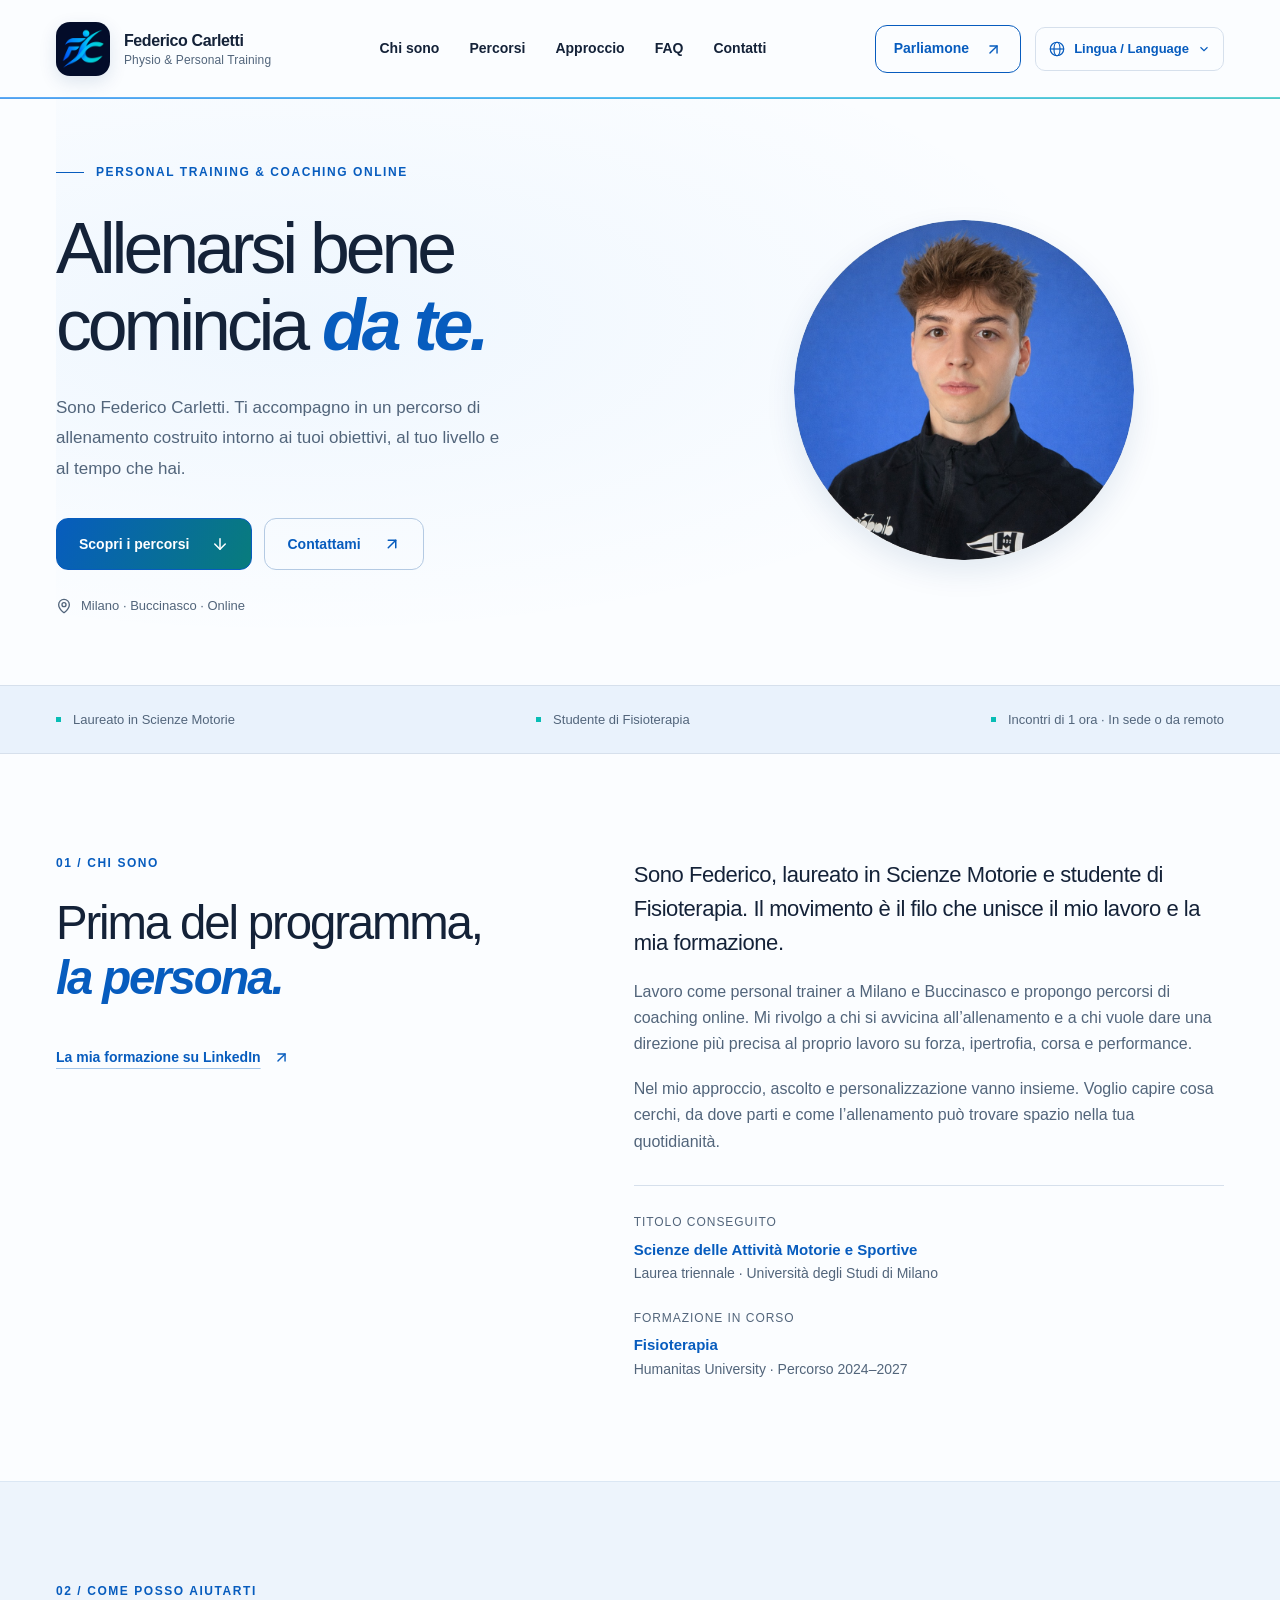
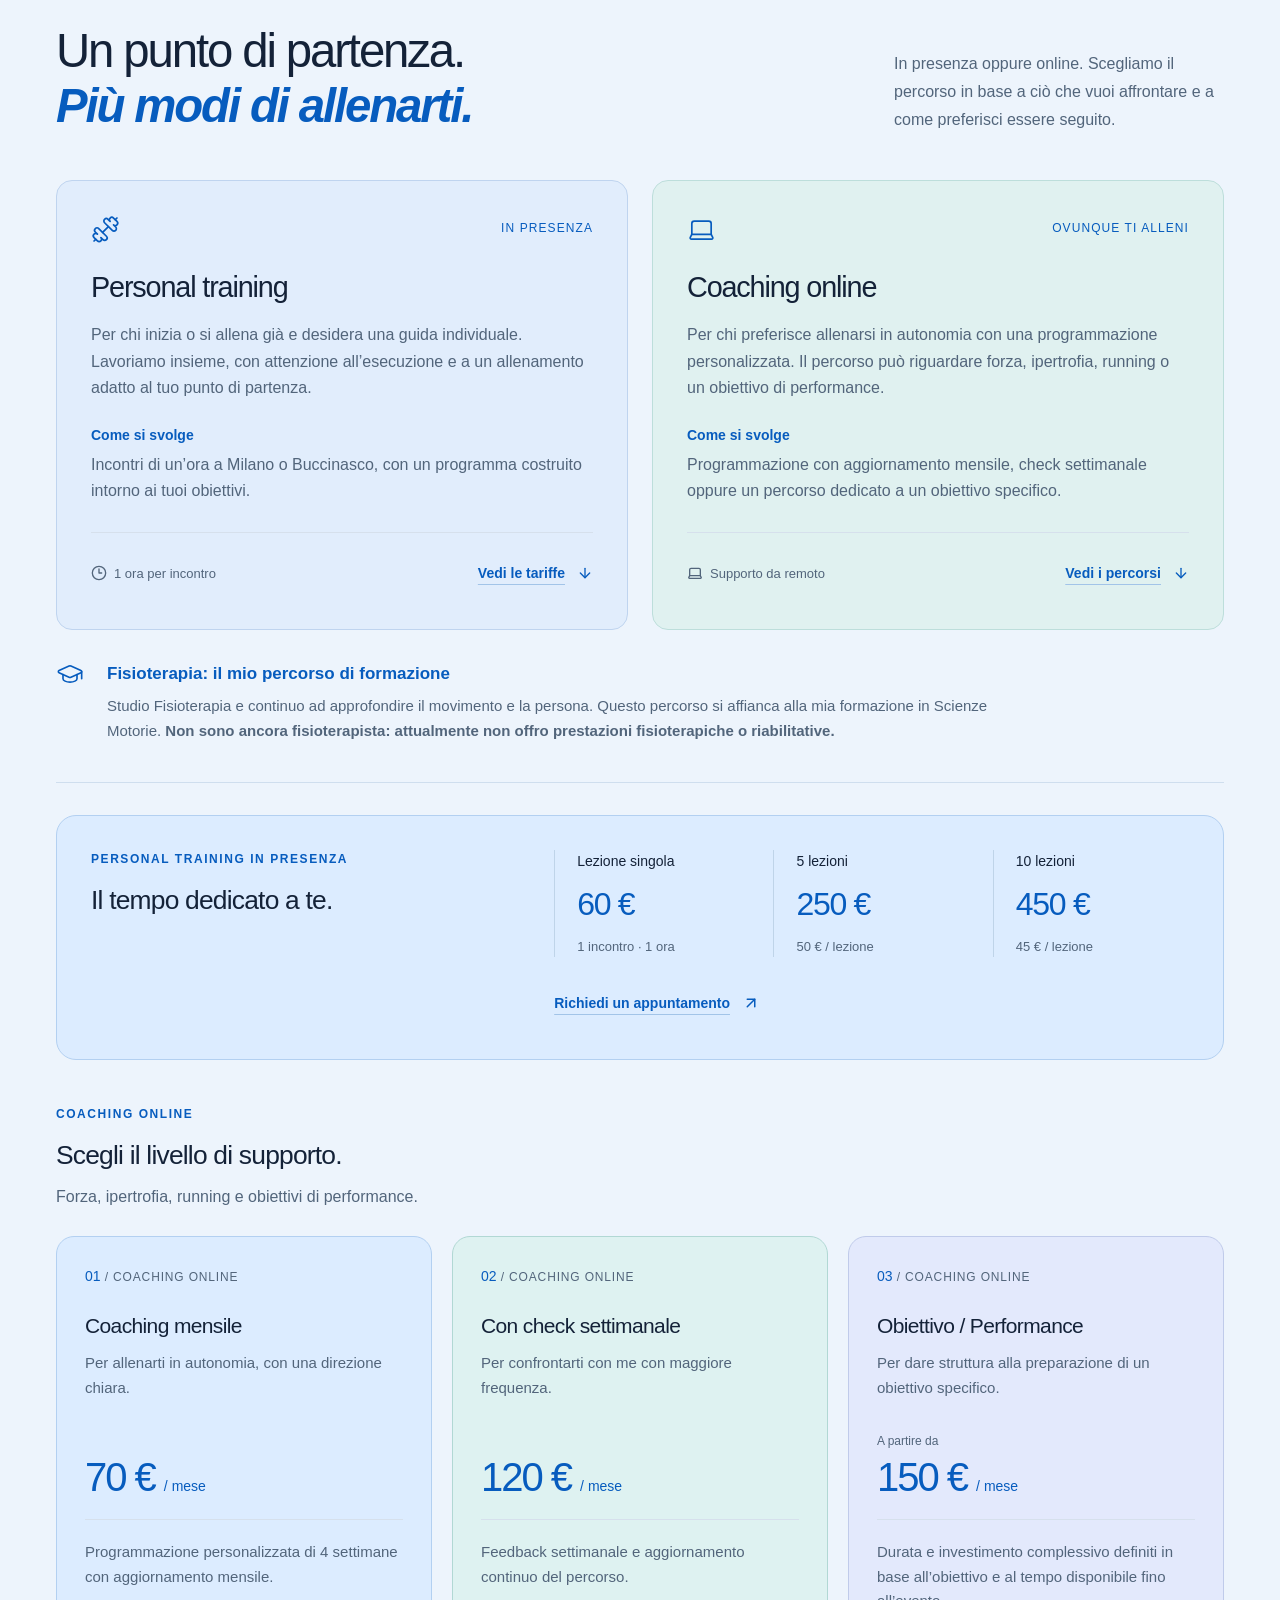
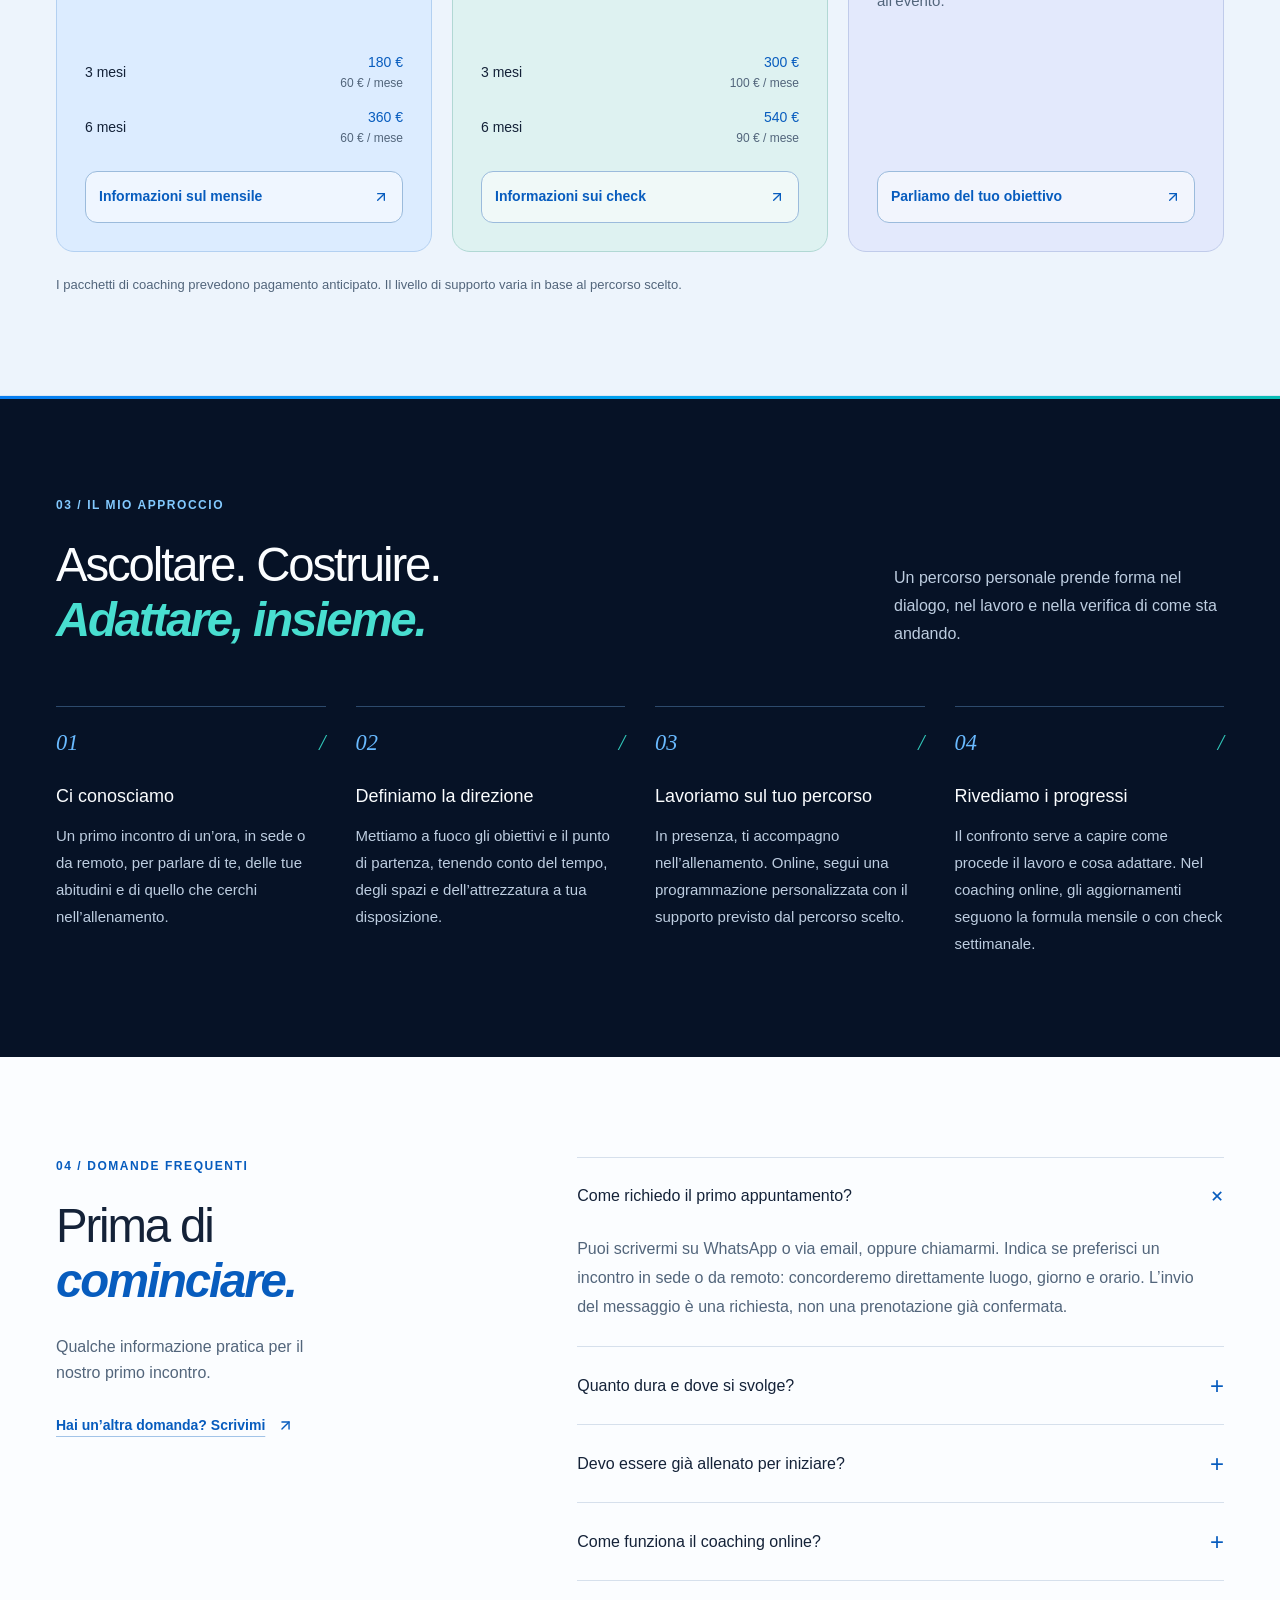
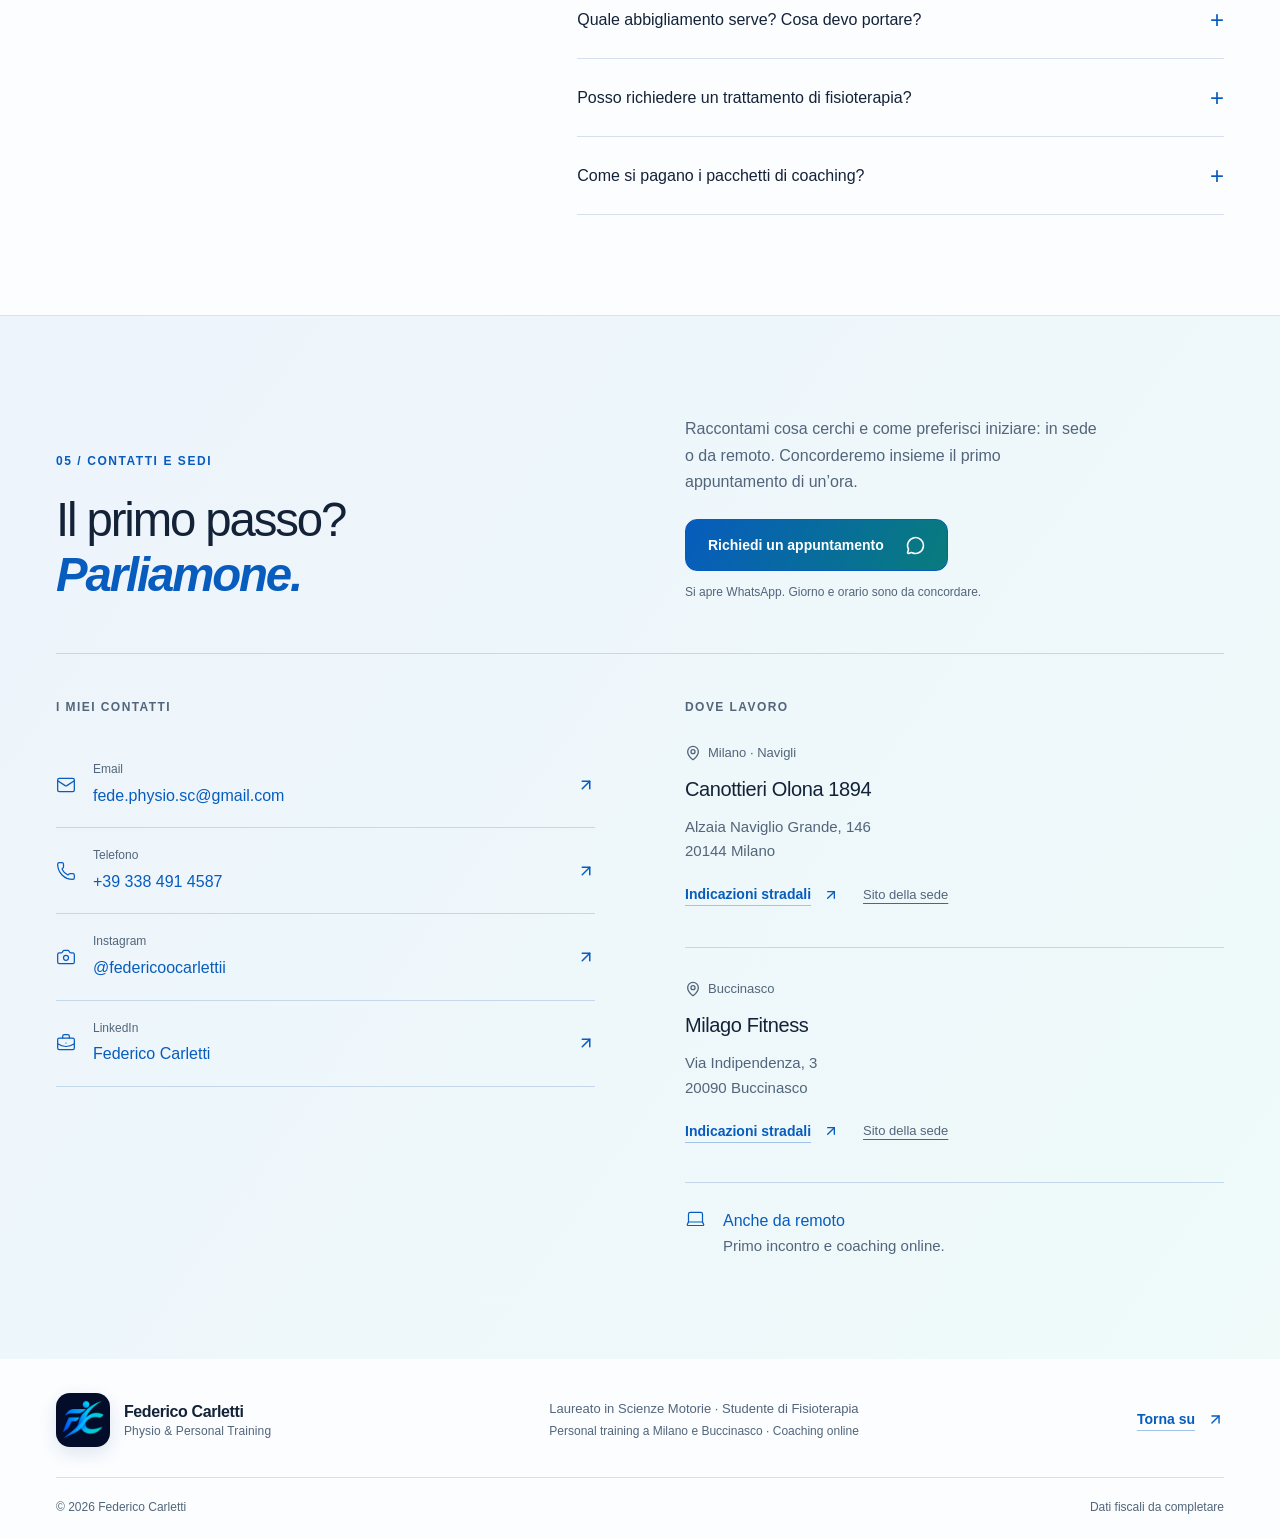
==== commit c6641e54: "Rimuovi la didascalia sotto il ritratto" ====
--- a/index.html
+++ b/index.html
@@ -24,8 +24,8 @@
 <meta name="twitter:description" content="Personal training a Milano e Buccinasco e coaching online per forza, ipertrofia, running e performance. Federico Carletti, laureato in Scienze Motorie e studente di Fisioterapia. Richiedi un appuntamento.">
 <link rel="icon" href="./favicon.svg?v=20260907-brand" type="image/svg+xml">
 <link rel="apple-touch-icon" href="./apple-touch-icon.png">
-<link rel="stylesheet" href="./styles.css?v=20260909-languages">
-<script src="./navigation.js?v=20260909-languages" defer></script>
+<link rel="stylesheet" href="./styles.css?v=20260909-clean-portrait">
+<script src="./navigation.js?v=20260909-language-click-fix" defer></script>
 </head>
 <body><a class="skip-link" href="#contenuto">Vai al contenuto</a>
 <header class="site-header">
@@ -60,7 +60,6 @@
 <figure class="portrait-slot">
 <img class="portrait-photo" src="./federico-carletti-ritratto.jpg" alt="Ritratto di Federico Carletti" width="886" height="886" fetchpriority="high">
 
-<figcaption><span>Scienze Motorie, movimento e allenamento.</span><svg xmlns="http://www.w3.org/2000/svg" width="23" height="23" viewBox="0 0 24 24" fill="none" stroke="currentColor" stroke-width="2" stroke-linecap="round" stroke-linejoin="round" class="lucide lucide-arrow-up-right" aria-hidden="true"><path d="M7 7h10v10"></path><path d="M7 17 17 7"></path></svg></figcaption>
 </figure>
 </section>
 
--- a/styles.css
+++ b/styles.css
@@ -53,7 +53,6 @@
 .hero-location { display: flex; align-items: center; gap: 9px; margin-top: 25px; color: var(--quiet); font-size: .8125rem; }
 .portrait-slot { position: relative; min-width: 0; width: min(100%, 340px); justify-self: center; }
 .portrait-slot > .portrait-photo { width: 100%; height: auto; aspect-ratio: 1; object-fit: contain; border-radius: 50%; box-shadow: 0 12px 30px rgb(8 61 114 / 10%); }
-.portrait-slot figcaption { display: flex; justify-content: space-between; align-items: center; gap: 15px; padding: 17px 0 0; color: var(--brand-blue-dark); font-size: .8125rem; }
 .credential-strip { background: #e9f2fc; border-block: 1px solid var(--border); }
 .credential-strip .container { display: flex; justify-content: space-between; gap: 20px; padding-block: 23px; color: var(--quiet); font-size: .8125rem; }
 .credential-strip span { display: flex; align-items: center; gap: 12px; }
@@ -78,8 +77,6 @@
   .button { padding-inline: 17px; gap: 15px; }
   .hero-location { font-size: .8125rem; }
   .portrait-slot { width: min(100%, 240px); }
-  .portrait-slot figcaption { justify-content: center; text-align: center; }
-  .portrait-slot figcaption > svg { display: none; }
   .credential-strip .container { flex-direction: column; gap: 12px; padding-block: 22px; }
 }
 @media (prefers-reduced-motion: reduce) { html { scroll-behavior: auto; } *, *::before, *::after { transition-duration: .01ms !important; animation-duration: .01ms !important; animation-iteration-count: 1 !important; } }
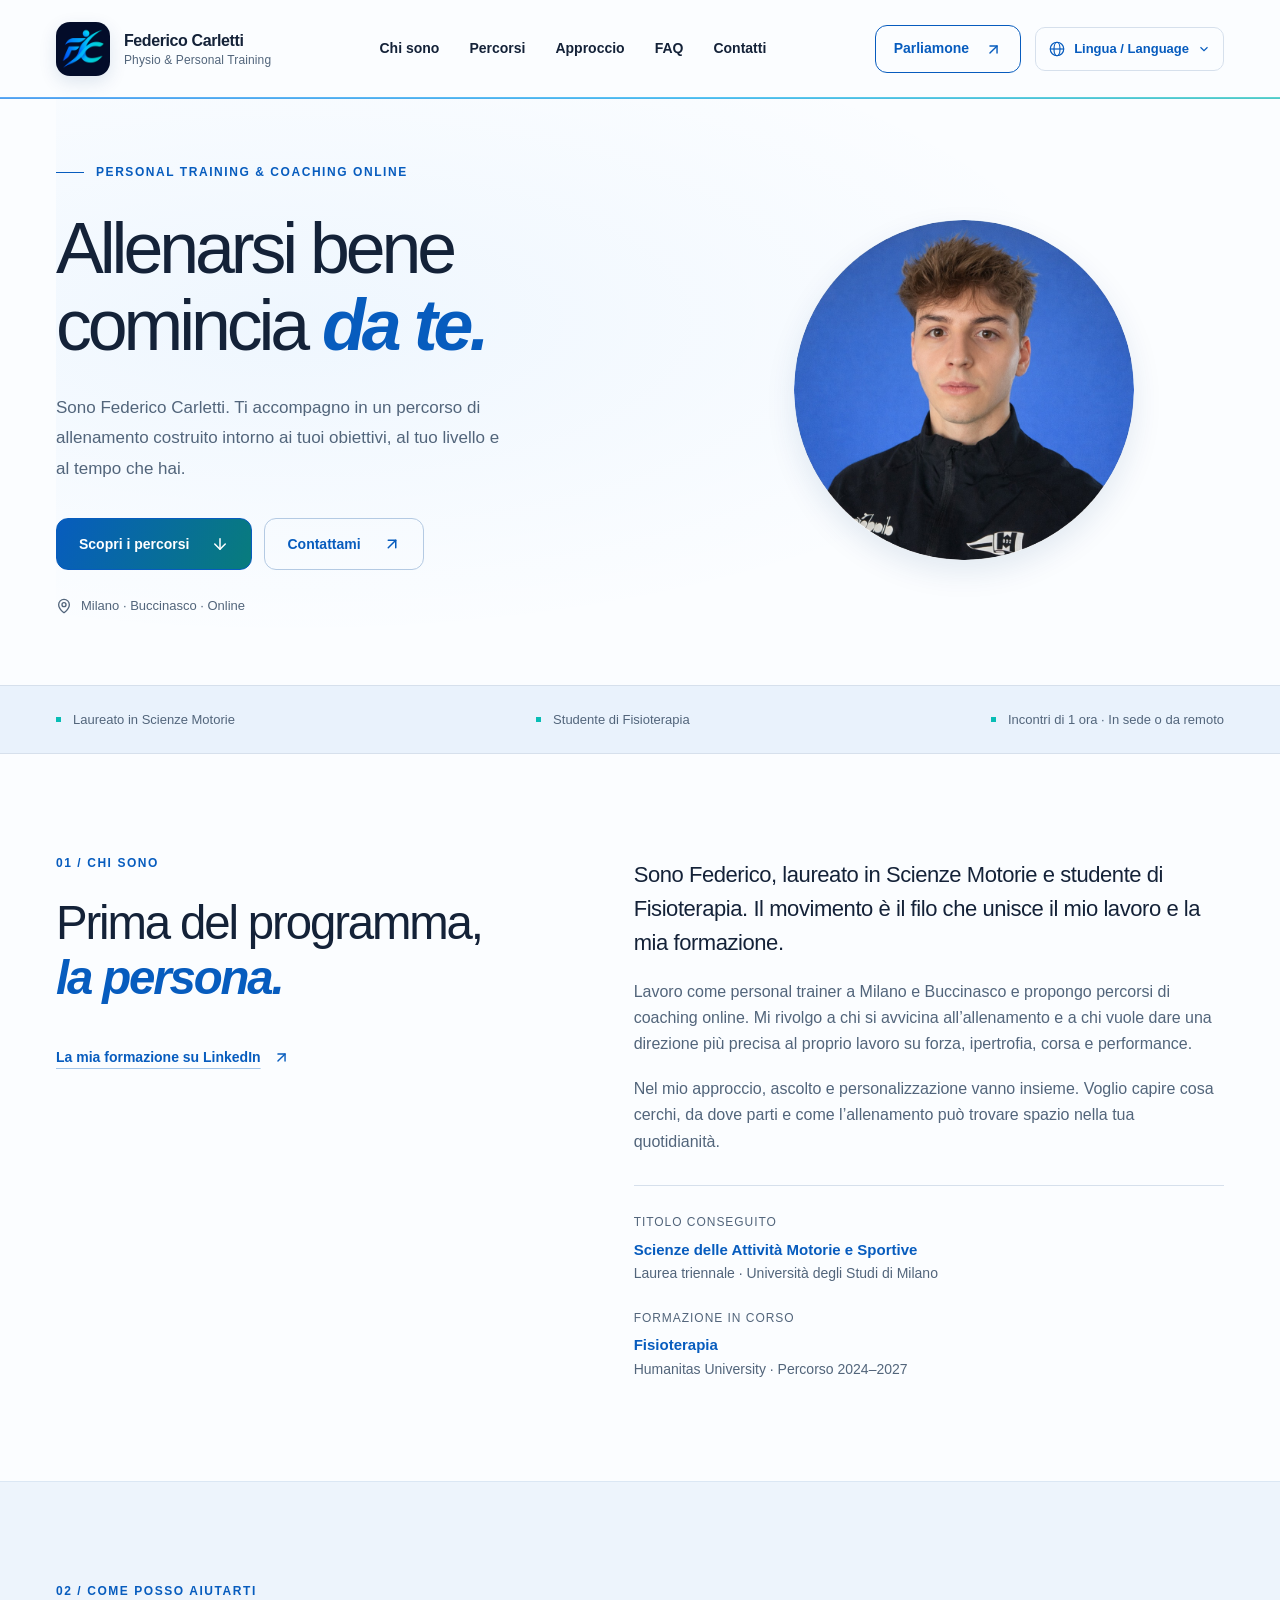
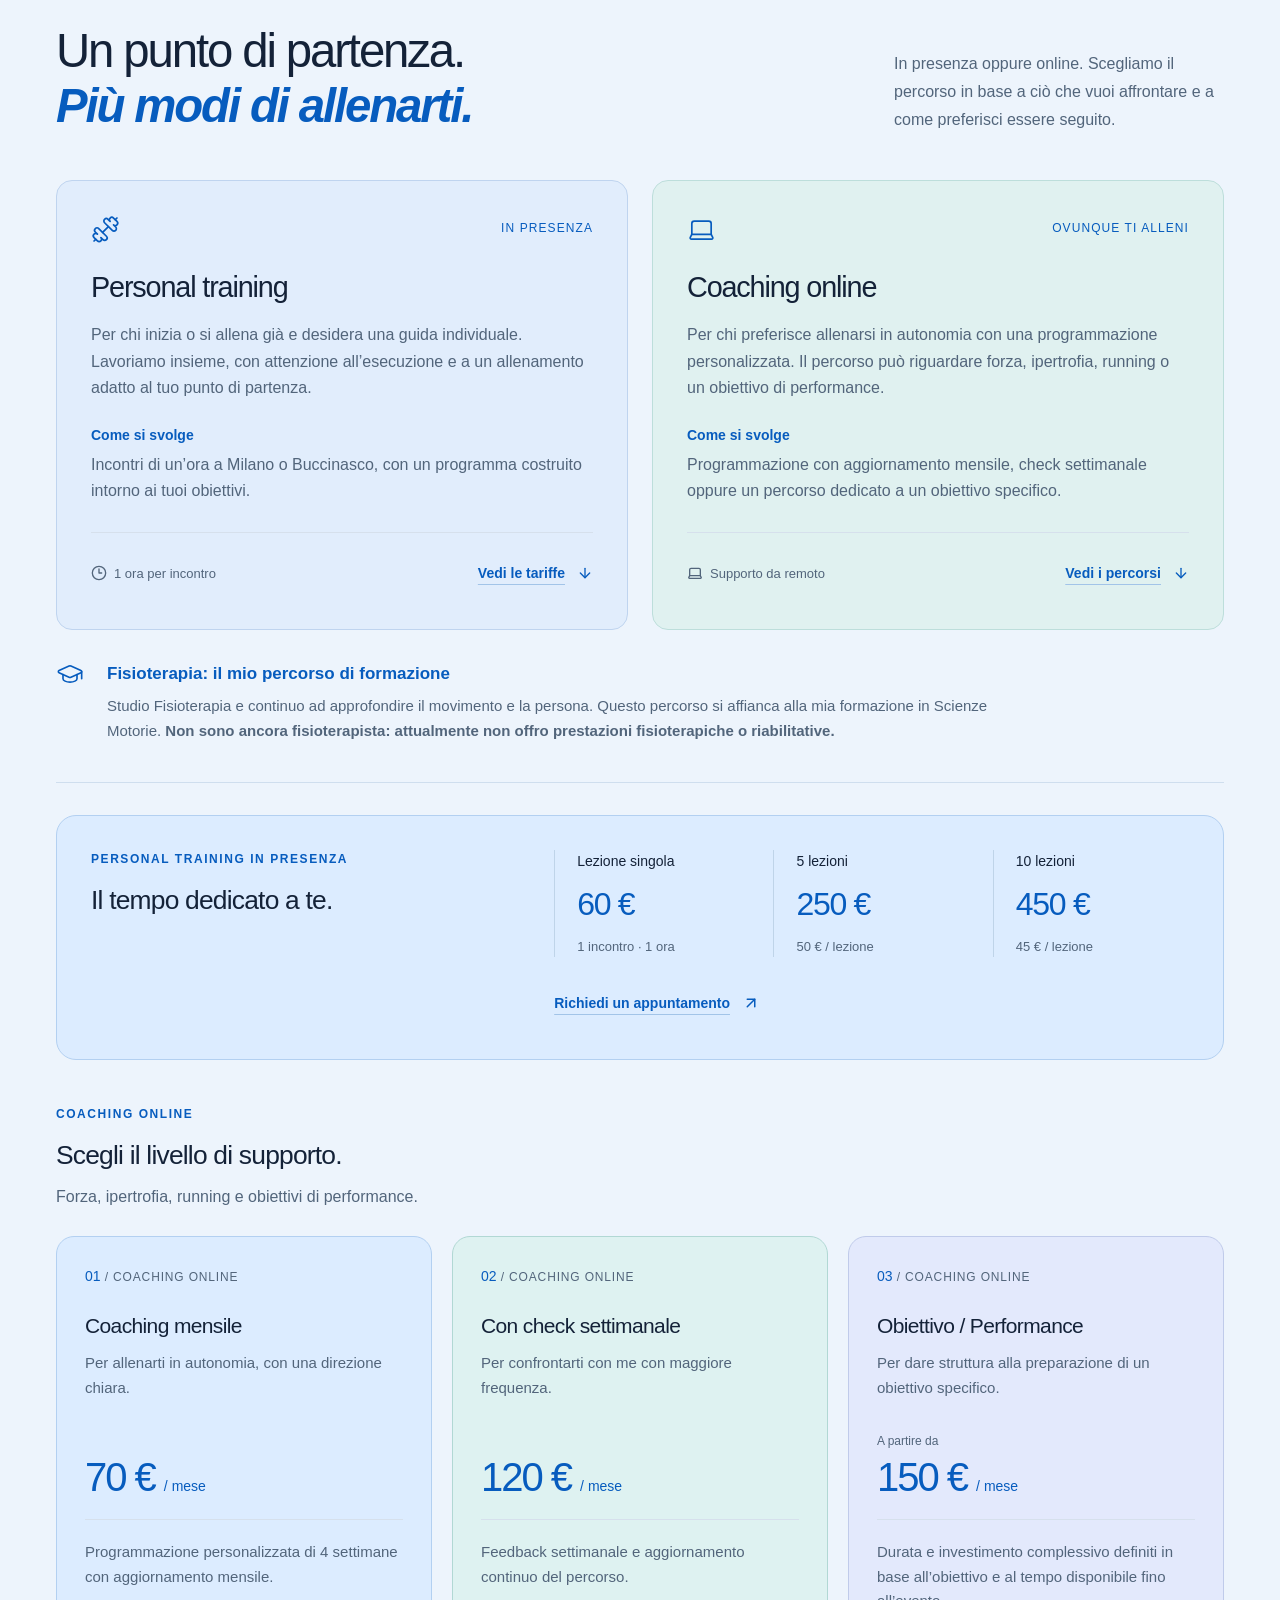
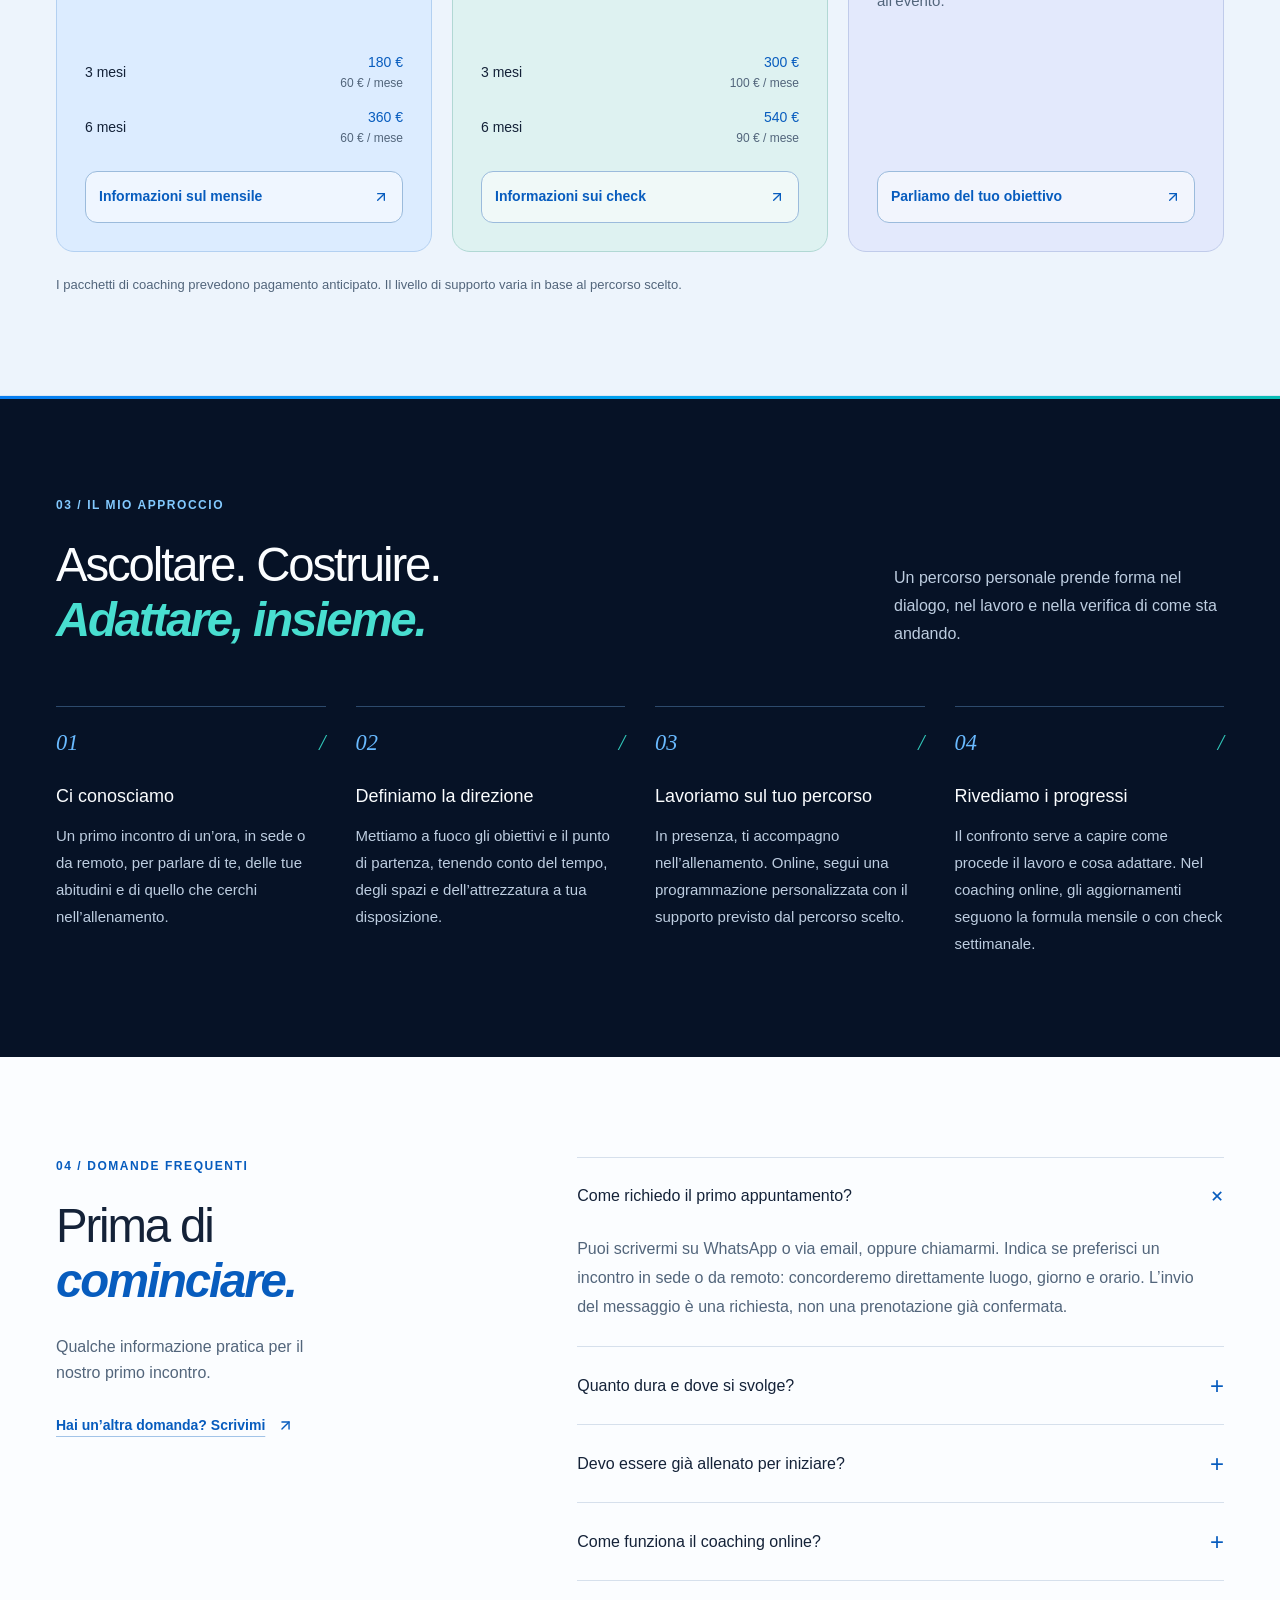
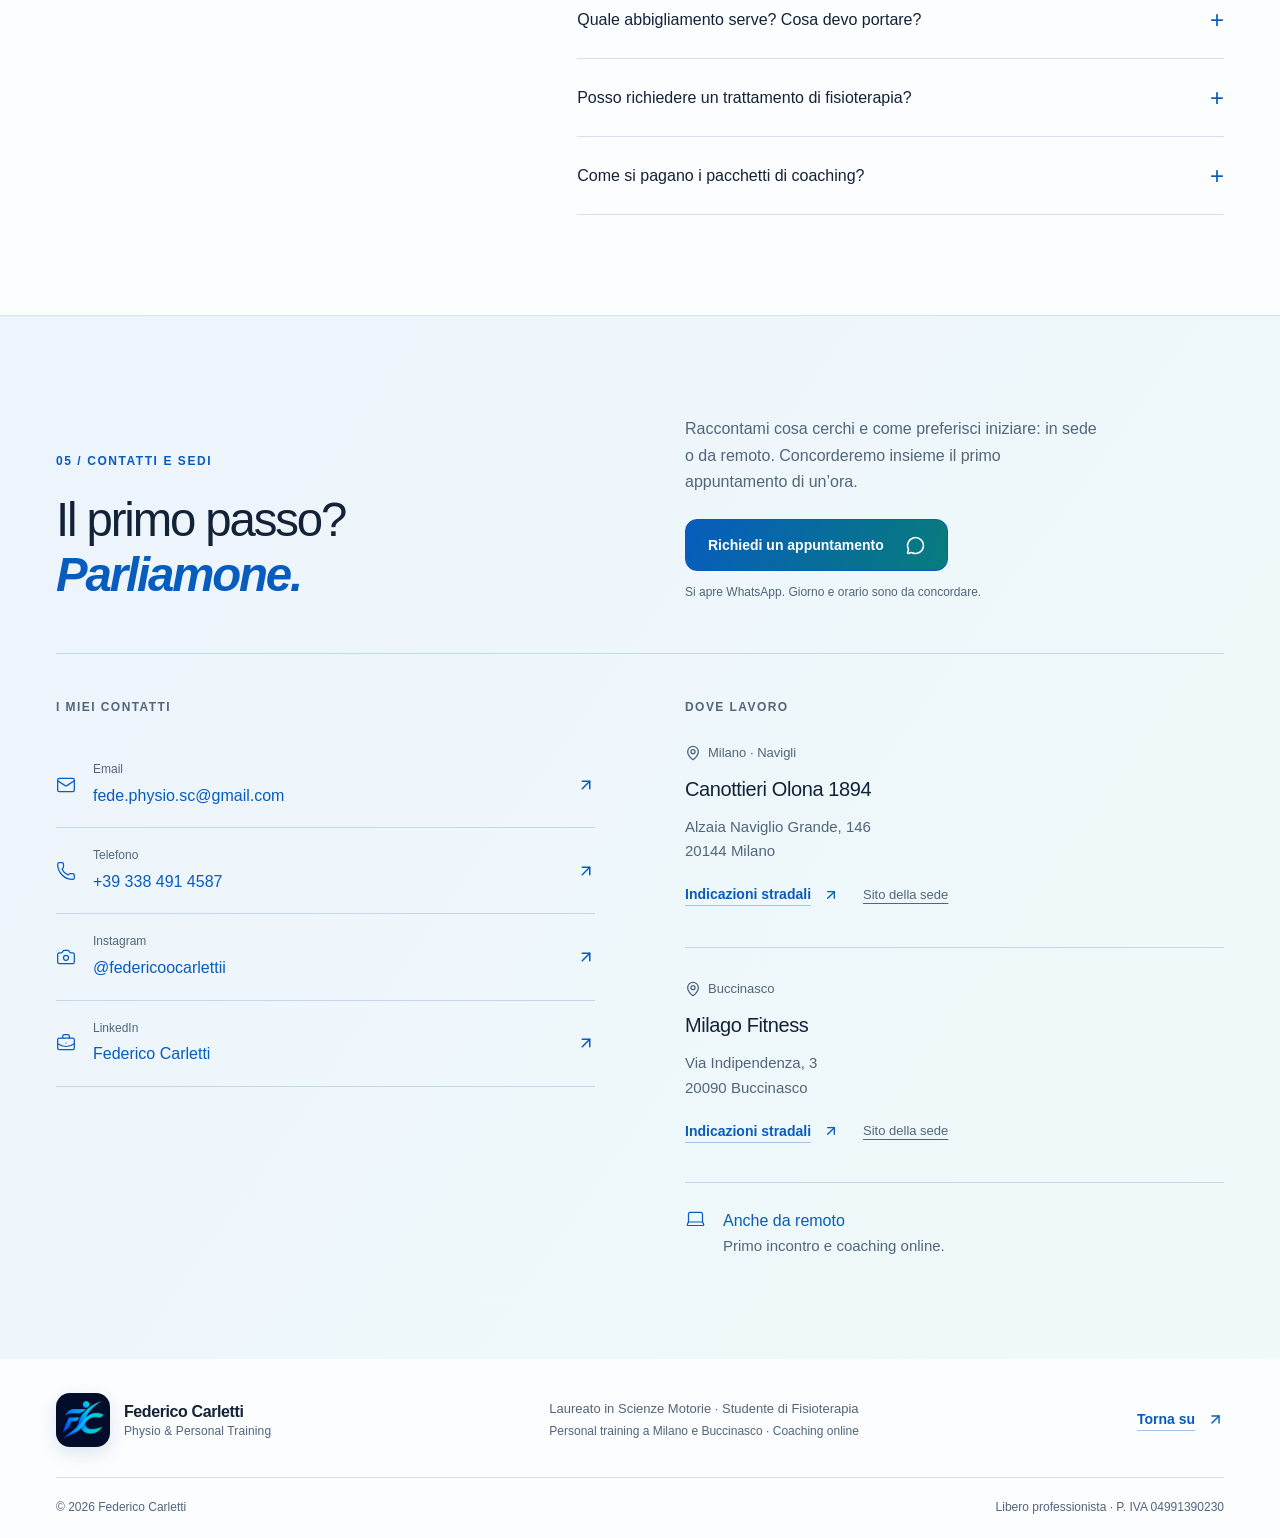
==== commit dbd71ade: "Completa i dati fiscali e prepara Google Search Console" ====
--- a/index.html
+++ b/index.html
@@ -3,6 +3,7 @@
 <head>
 <meta charset="utf-8">
 <meta name="viewport" content="width=device-width, initial-scale=1">
+<meta name="google-site-verification" content="BMgSdOcQCiqfOl56efnC5gITDZ9WYAuZ17xXT4ZG1H0" />
 <title>Federico Carletti | Personal Trainer a Milano e Buccinasco</title>
 <meta name="description" content="Personal training a Milano e Buccinasco e coaching online per forza, ipertrofia, running e performance. Federico Carletti, laureato in Scienze Motorie e studente di Fisioterapia. Richiedi un appuntamento.">
 <meta name="theme-color" content="#061226">
@@ -393,7 +394,7 @@
 <p>Laureato in Scienze Motorie · Studente di Fisioterapia<br/><span>Personal training a Milano e Buccinasco · Coaching online</span></p>
 <a class="text-link" href="#inizio">Torna su <svg xmlns="http://www.w3.org/2000/svg" width="17" height="17" viewBox="0 0 24 24" fill="none" stroke="currentColor" stroke-width="2" stroke-linecap="round" stroke-linejoin="round" class="lucide lucide-arrow-up-right" aria-hidden="true"><path d="M7 7h10v10"></path><path d="M7 17 17 7"></path></svg></a></div>
 
-<div class="container footer-bottom"><span>© 2026 Federico Carletti</span><span>Dati fiscali da completare</span></div>
+<div class="container footer-bottom"><span>© 2026 Federico Carletti</span><span>Libero professionista · P. IVA 04991390230</span></div>
 </footer>
 
 <script type="application/ld+json">{"@context":"https://schema.org","@type":"ProfessionalService","name":"Federico Carletti — Personal Training & Coaching","description":"Personal training a Milano e Buccinasco e coaching online per forza, ipertrofia, running e performance.","url":"https://recarlov.github.io/federico-carletti/","telephone":"+393384914587","email":"fede.physio.sc@gmail.com","areaServed":["Milano","Buccinasco"],"sameAs":["https://www.instagram.com/federicoocarlettii/","https://www.linkedin.com/in/federicocarletti/"],"location":[{"@type":"Place","name":"Canottieri Olona 1894","address":{"@type":"PostalAddress","streetAddress":"Alzaia Naviglio Grande, 146","addressLocality":"Milano","postalCode":"20144","addressCountry":"IT"}},{"@type":"Place","name":"Milago Fitness","address":{"@type":"PostalAddress","streetAddress":"Via Indipendenza, 3","addressLocality":"Buccinasco","postalCode":"20090","addressCountry":"IT"}}]}</script>
